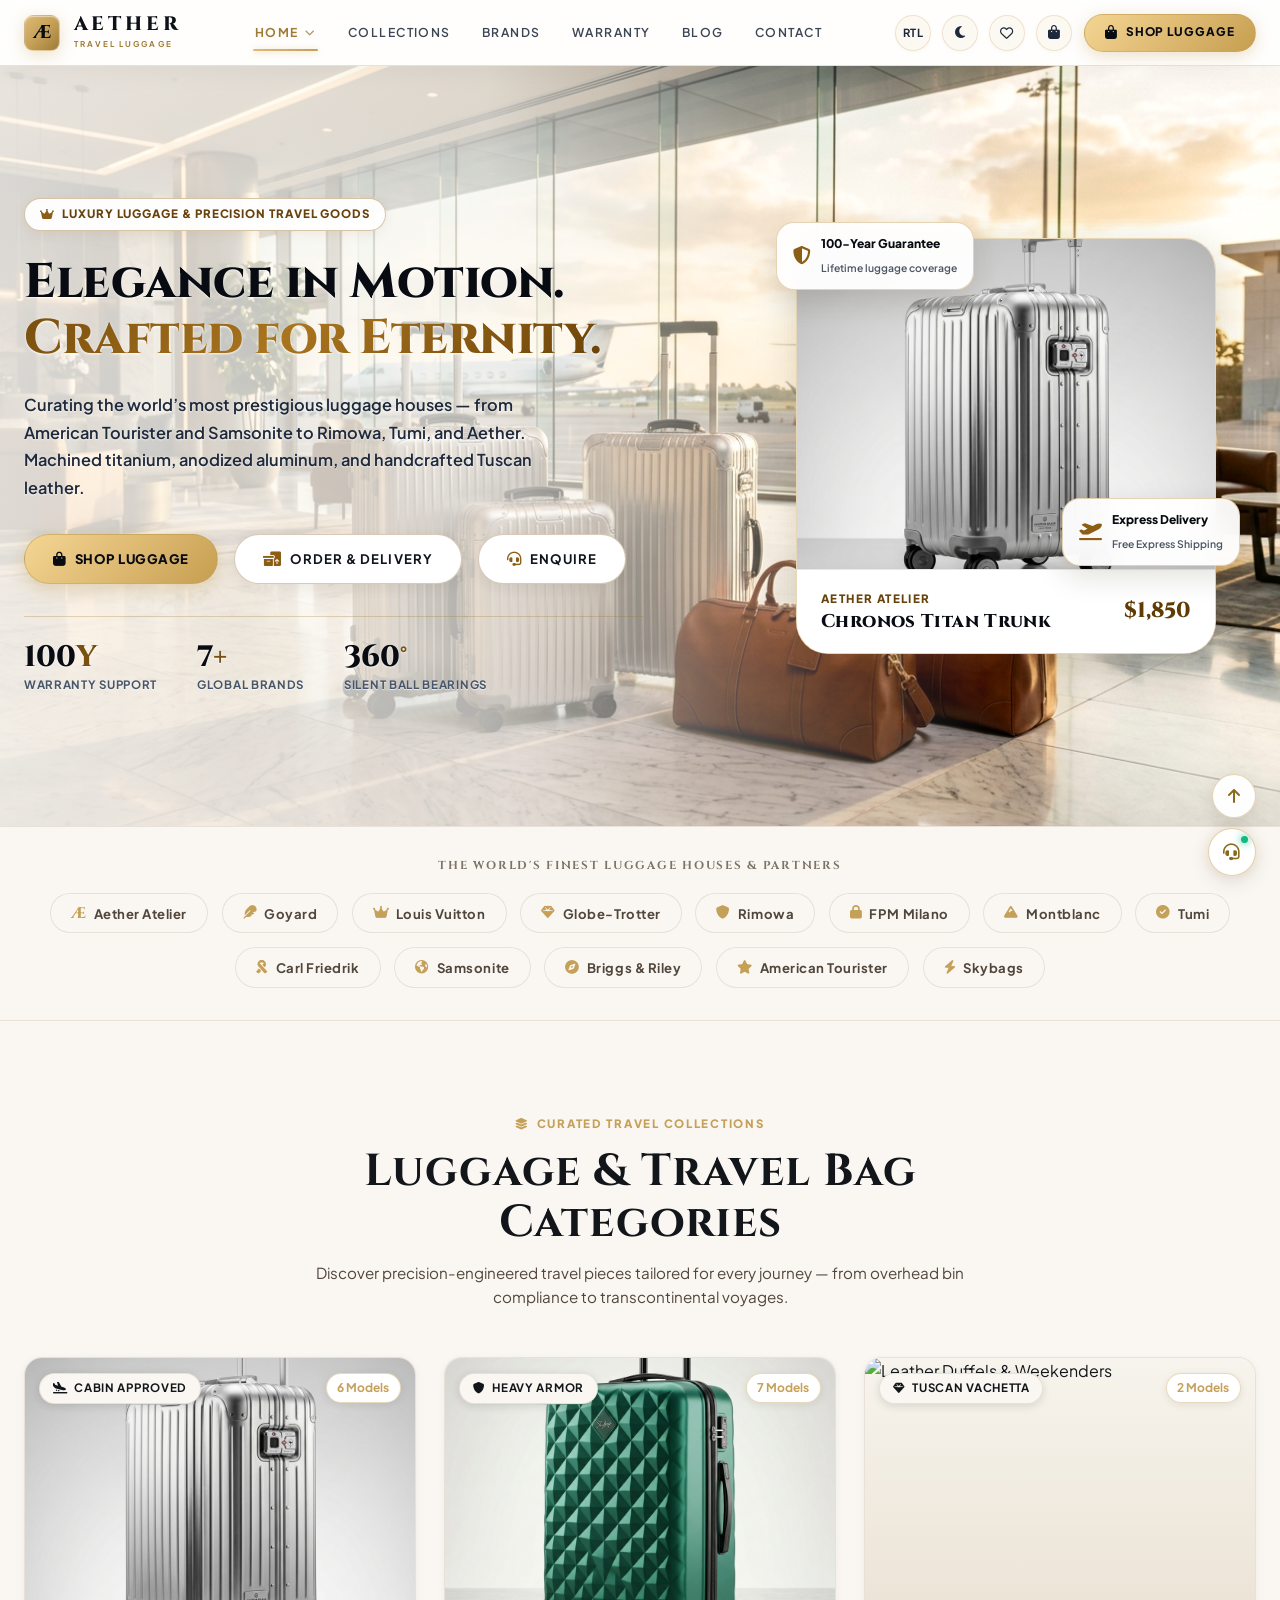
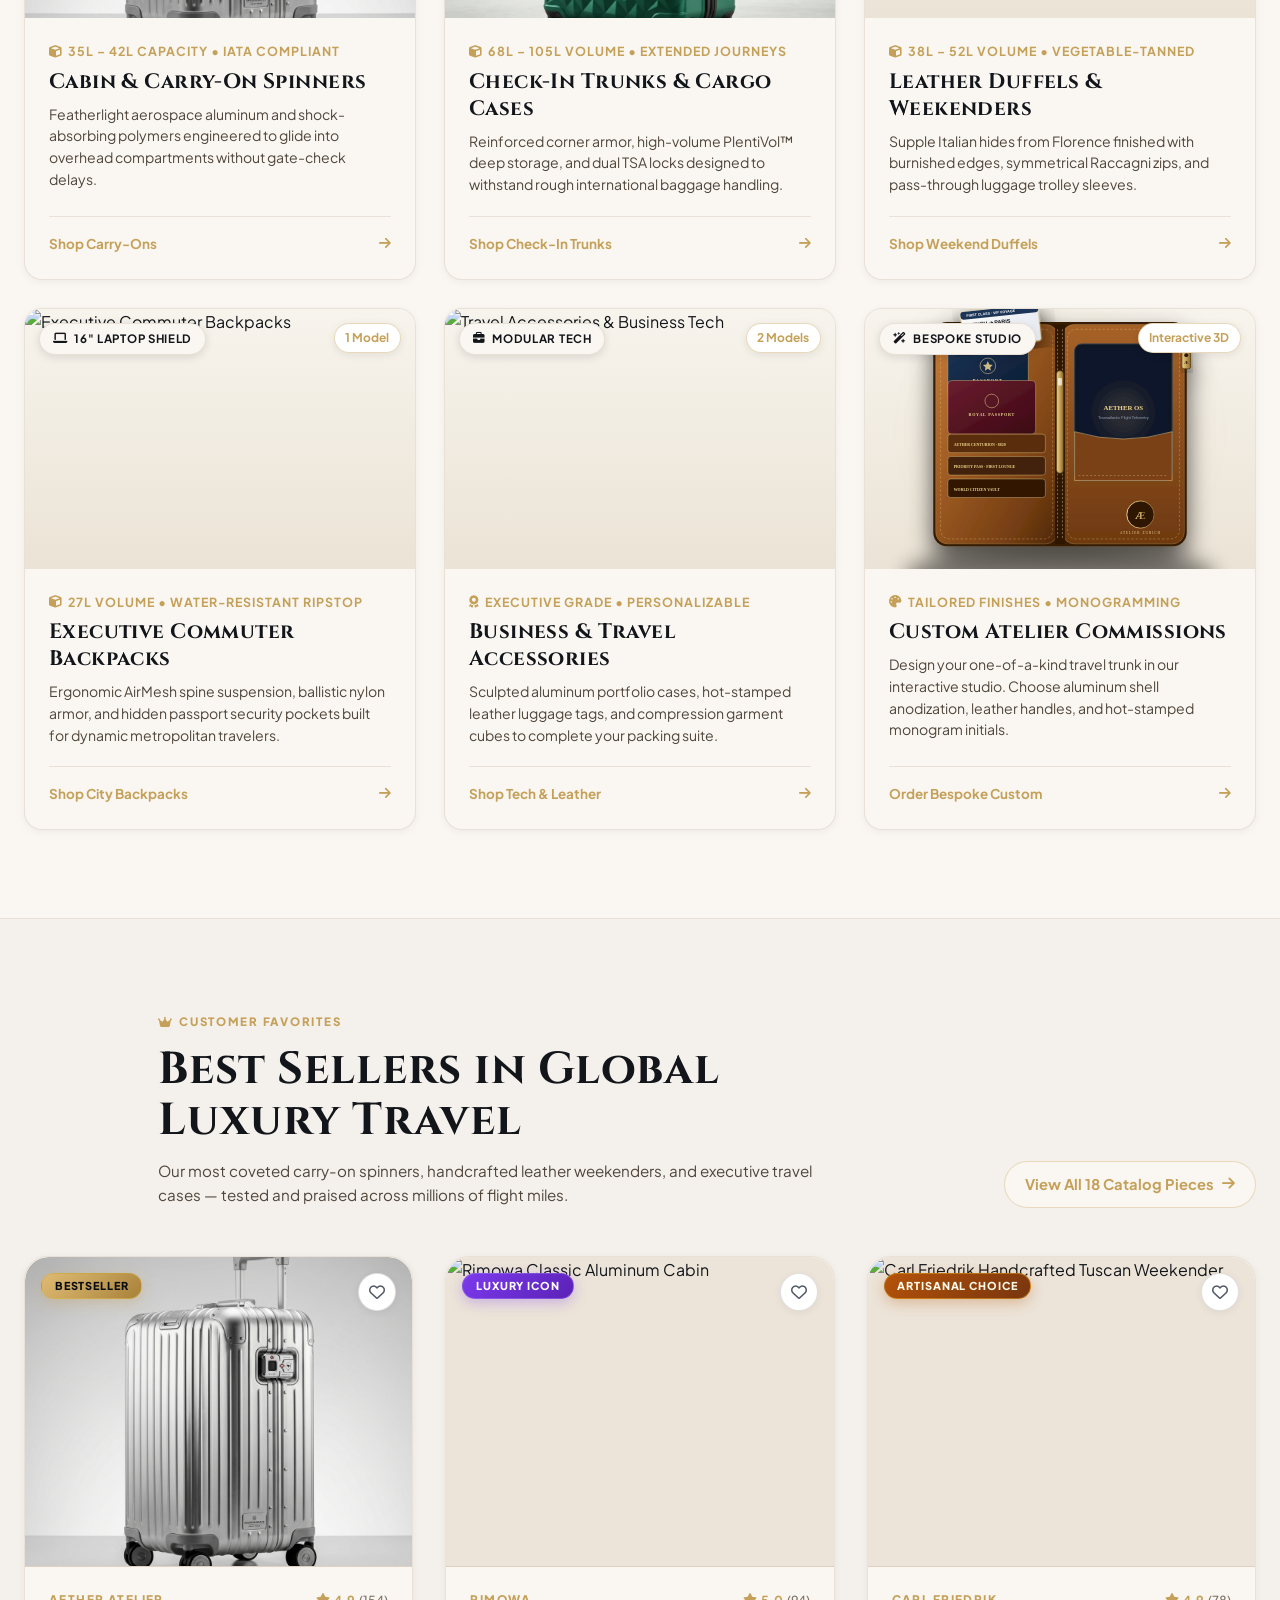
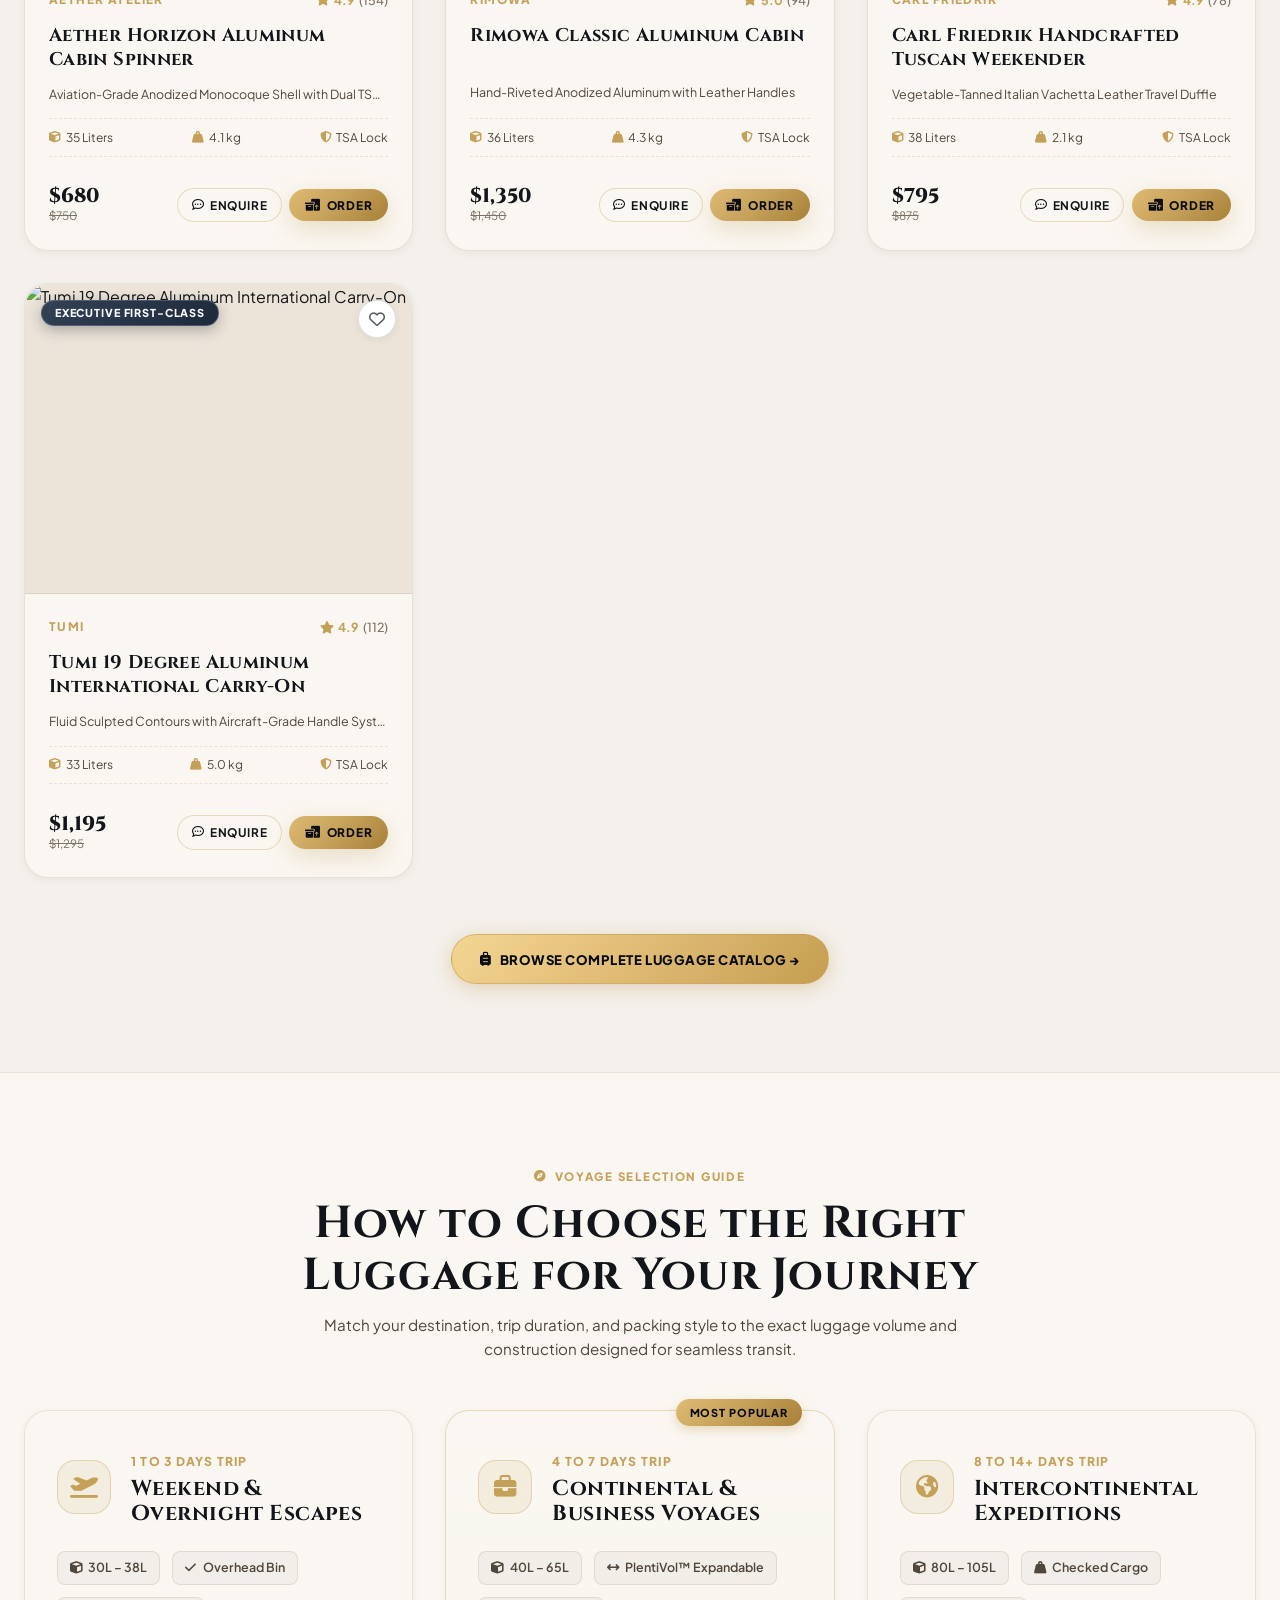
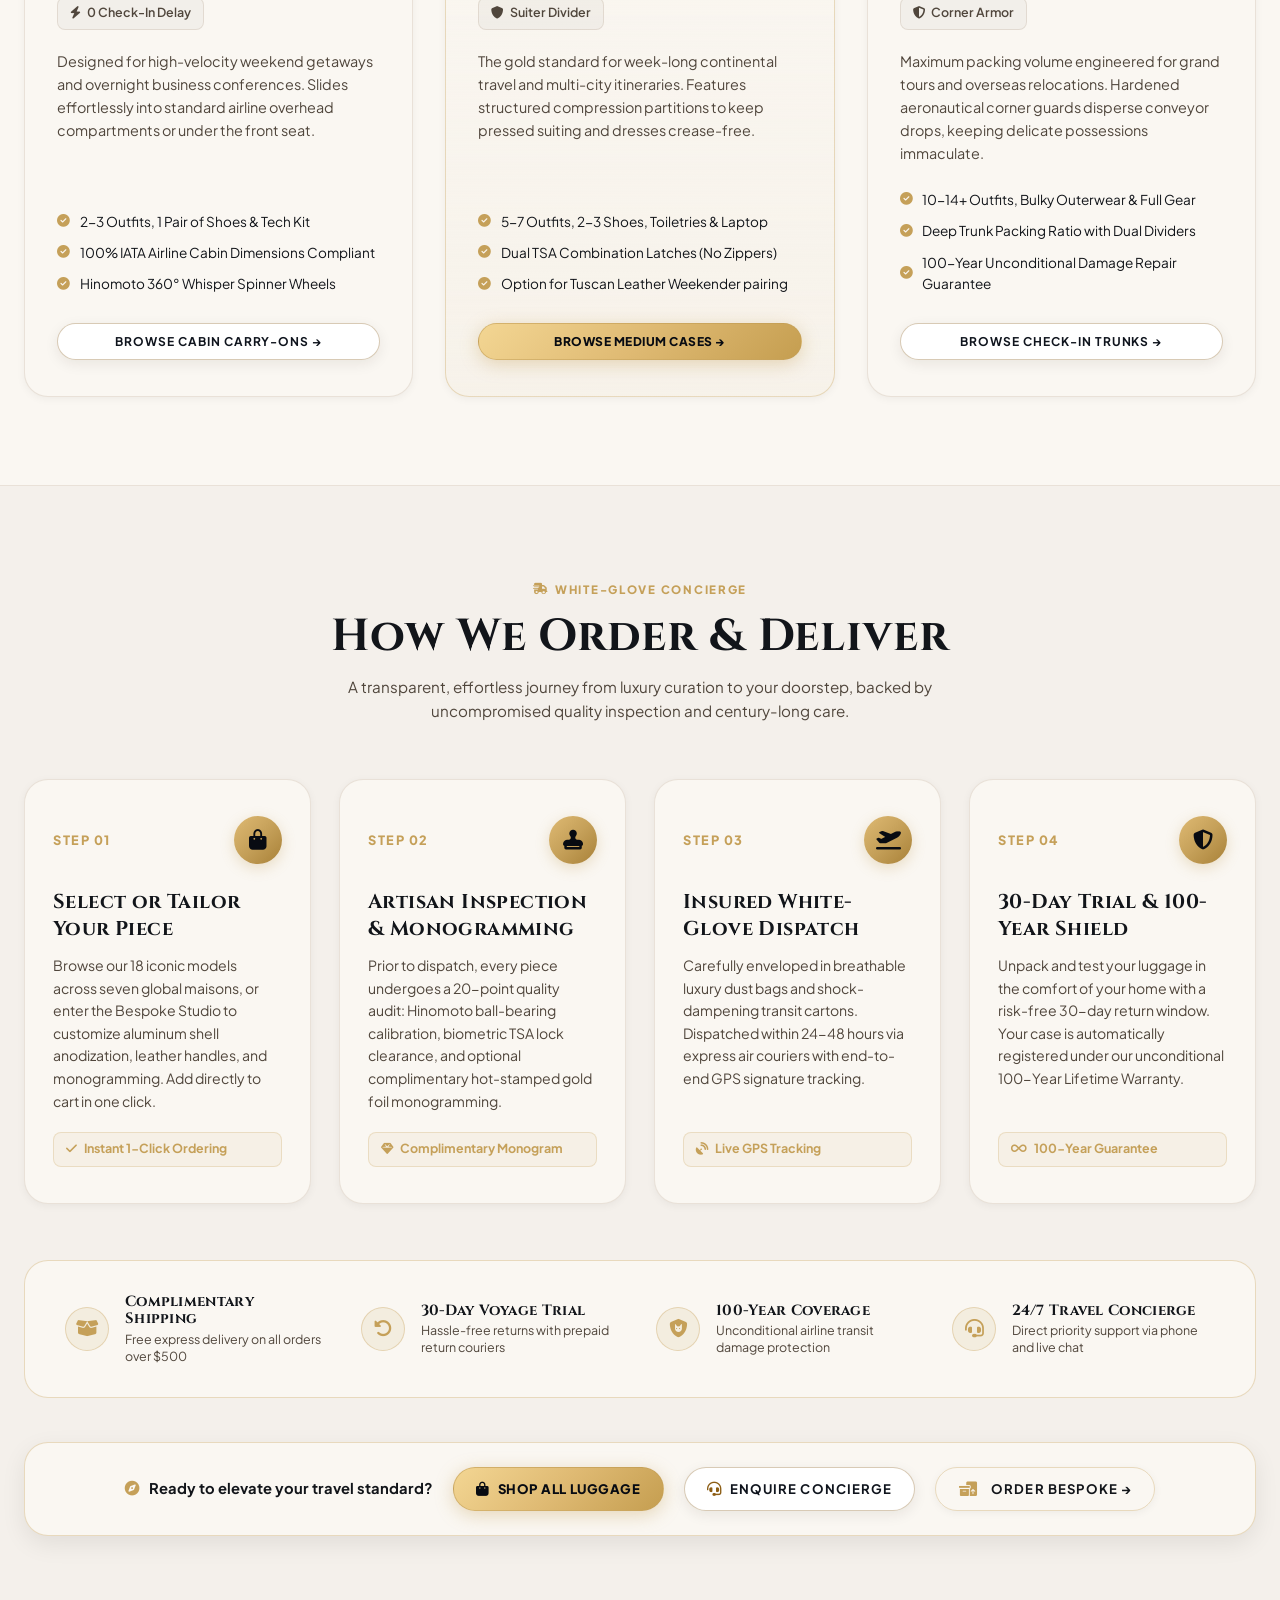
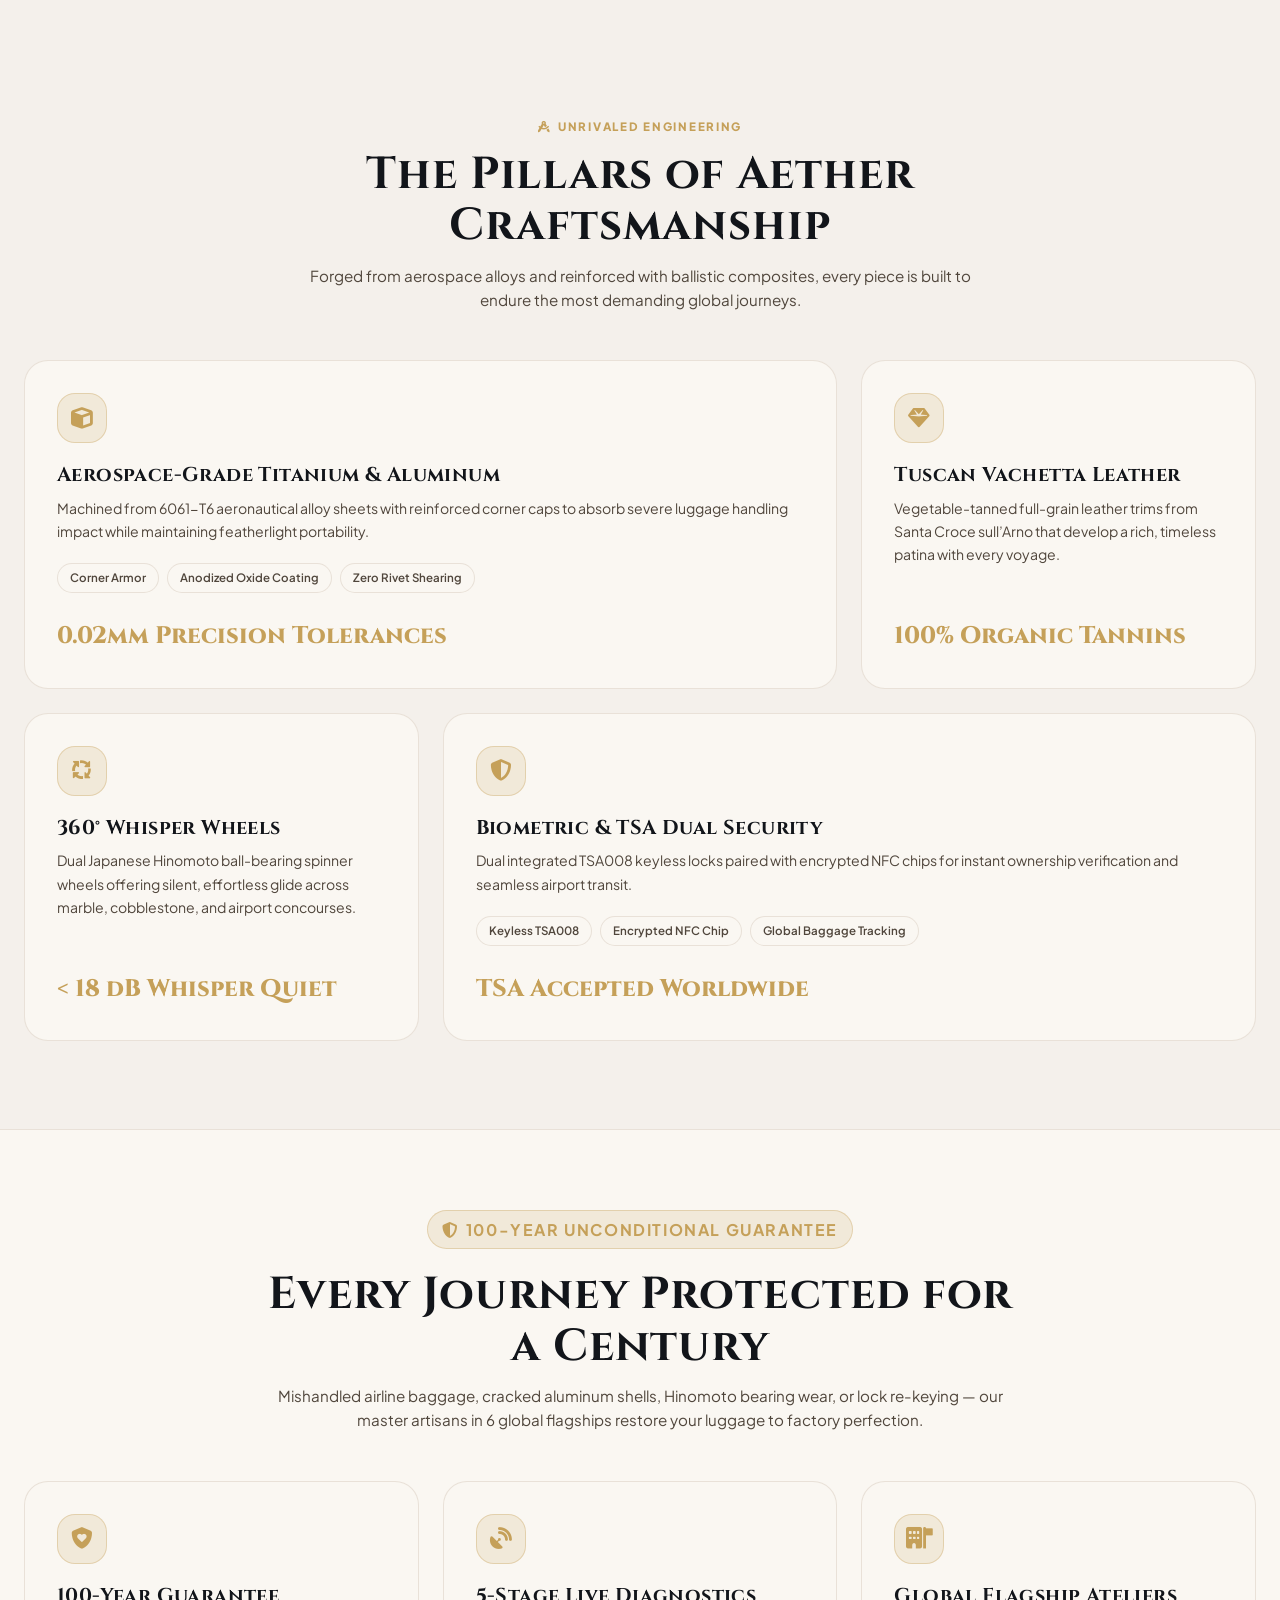
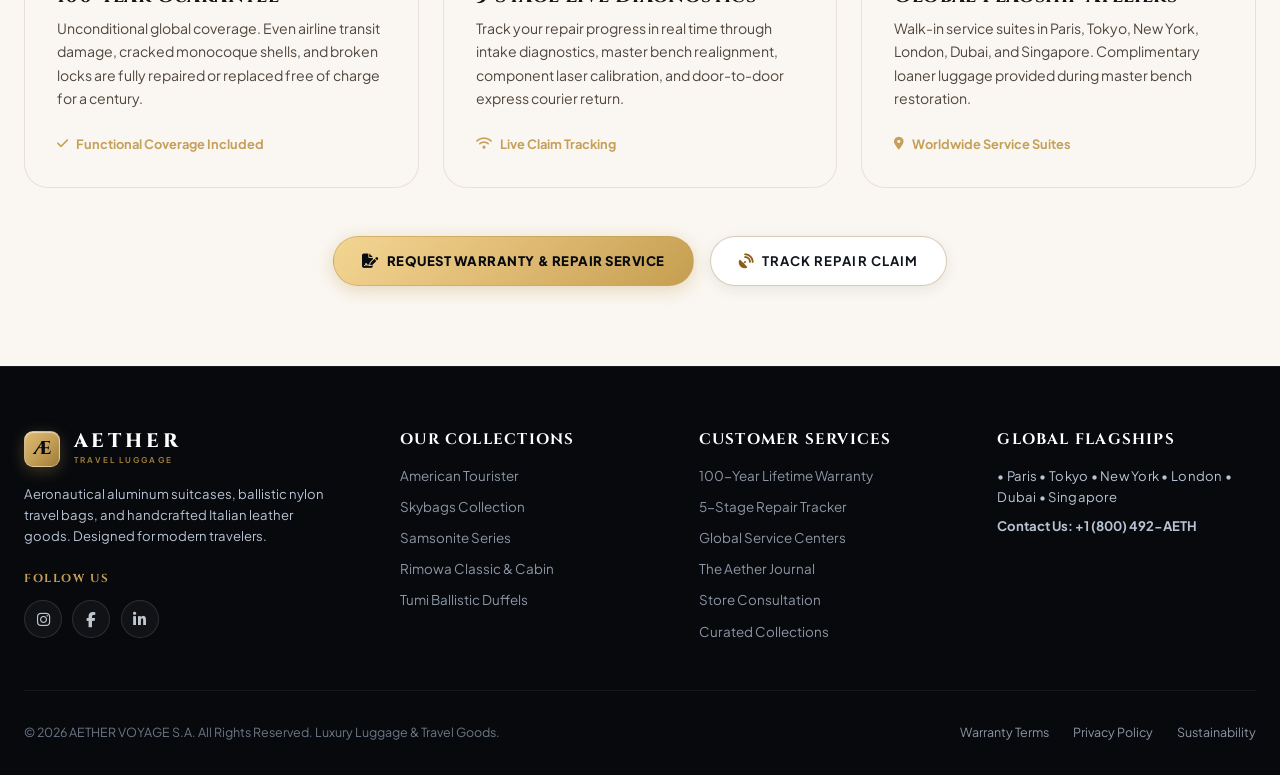
==== index.html @ dfa5249d "Add files via upload" ====
<!DOCTYPE html>
<html lang="en" dir="ltr" data-theme="light">
<head>
    <!-- Instant Theme & Layout Initializer (Prevents Flash of Dark/Light Theme on Navigation) -->
    <script>
        (function() {
            try {
                var savedTheme = localStorage.getItem('aether_theme') || 'light';
                var savedDir = localStorage.getItem('aether_dir') || 'ltr';
                document.documentElement.setAttribute('data-theme', savedTheme);
                document.documentElement.setAttribute('dir', savedDir);
                document.documentElement.setAttribute('lang', savedDir === 'rtl' ? 'ar' : 'en');
            } catch(e) {}
        })();
    </script>

    <meta charset="UTF-8" />
    <meta name="viewport" content="width=device-width, initial-scale=1.0" />
    <meta name="description" content="AETHER VOYAGE — Luxury Luggage & Travel Goods. Featuring American Tourister, Skybags, Samsonite, Rimowa, Tumi, and Aether with lifetime unconditional warranty." />
    <meta name="keywords" content="luxury luggage, suitcases, American Tourister, Skybags, Samsonite, Rimowa, Tumi, leather duffel, carry on, lifetime warranty" />
    <title>AETHER VOYAGE — Luxury Luggage & Travel Goods</title>

    <!-- Favicon & Brand Touch Icons -->
    <link rel="icon" type="image/svg+xml" href="assets/images/favicon.svg" />
    <link rel="icon" type="image/png" sizes="32x32" href="assets/images/favicon-32x32.png" />
    <link rel="icon" type="image/png" sizes="16x16" href="assets/images/favicon-16x16.png" />
    <link rel="apple-touch-icon" sizes="180x180" href="assets/images/apple-touch-icon.png" />
    <link rel="shortcut icon" href="favicon.ico" />
    <link rel="manifest" href="site.webmanifest" />
    <meta name="theme-color" content="#dfba73" />

    <!-- Google Fonts -->
    <link rel="preconnect" href="https://fonts.googleapis.com">
    <link rel="preconnect" href="https://fonts.gstatic.com" crossorigin>
    <link href="https://fonts.googleapis.com/css2?family=Cinzel:wght@500;600;700;800;900&family=Playfair+Display:ital,wght@0,500;0,600;0,700;0,800;1,600&family=Plus+Jakarta+Sans:wght@300;400;500;600;700;800&display=swap" rel="stylesheet">

    <!-- FontAwesome 6 Icons CDN -->
    <link rel="stylesheet" href="https://cdnjs.cloudflare.com/ajax/libs/font-awesome/6.5.1/css/all.min.css" />

    <!-- Master Stylesheet -->
    <link rel="stylesheet" href="css/style.css" />
</head>
<body>

    <!-- =========================================================================
         1. Site Header & Navigation Bar
         ========================================================================= -->
    <header class="site-header" id="siteHeader">
        <div class="container header-container">
            
            <!-- Brand Monogram & Logo -->
            <a href="index.html" class="brand-logo" aria-label="Aether Voyage Home">
                <div class="logo-monogram">Æ</div>
                <div class="logo-text-group">
                    <span class="logo-title">AETHER</span>
                    <span class="logo-subtitle">TRAVEL LUGGAGE</span>
                </div>
            </a>

            <!-- Desktop Navigation Menu -->
            <nav class="nav-menu" aria-label="Primary Navigation">
                <div class="nav-item-dropdown">
                    <a href="index.html" class="nav-link dropdown-toggle active">
                        <span>Home</span>
                        <i class="fa-solid fa-chevron-down nav-dropdown-arrow"></i>
                    </a>
                    <div class="nav-dropdown-menu">
                        <a href="index.html" class="nav-dropdown-item active">
                            <div class="dropdown-item-icon">
                                <i class="fa-solid fa-landmark"></i>
                            </div>
                            <div class="dropdown-item-content">
                                <div class="dropdown-item-title">Home 1: Flagship Showcase</div>
                                <div class="dropdown-item-desc">Classic brand collections & travel luggage</div>
                            </div>
                        </a>
                        <a href="home2.html" class="nav-dropdown-item">
                            <div class="dropdown-item-icon">
                                <i class="fa-solid fa-wand-magic-sparkles"></i>
                            </div>
                            <div class="dropdown-item-content">
                                <div class="dropdown-item-title">Home 2: Bespoke Studio</div>
                                <div class="dropdown-item-desc">Customize bag designs, colors & monograms</div>
                            </div>
                            <span class="dropdown-item-badge">New</span>
                        </a>
                    </div>
                </div>
                <a href="collections.html" class="nav-link">Collections</a>
                <a href="brands.html" class="nav-link">Brands</a>
                <a href="warranty.html" class="nav-link" title="100-Year Warranty & Repair">Warranty</a>
                <a href="blog.html" class="nav-link">Blog</a>
                <a href="contact.html" class="nav-link" title="Contact Concierge">Contact</a>
            </nav>

            <!-- Concise Action Utilities -->
            <div class="header-actions">
                

                <!-- LTR / RTL Direction Toggle -->
                <button id="dirToggle" class="compact-tool-btn" title="Toggle Layout Direction (LTR/RTL)" aria-label="Toggle Direction">
                    <span>RTL</span>
                </button>

                <!-- Light / Dark Theme Toggle -->
                <button id="themeToggle" class="compact-tool-btn" title="Toggle Dark / Light Theme" aria-label="Toggle Theme">
                    <i class="fa-solid fa-sun"></i>
                </button>

                <!-- Private Wishlist Button -->
                <button id="wishlistBtn" class="compact-tool-btn wishlist-open-btn" title="Open Wishlist" aria-label="Open Wishlist">
                    <i class="fa-regular fa-heart"></i>
                    <span class="action-badge wishlist-count-badge" style="display: none;">0</span>
                </button>

                <!-- Luggage Cart Button (Opens slide drawer from Right-to-Left) -->
                <button id="cartBtn" class="compact-tool-btn cart-open-btn" title="Open Luggage Cart" aria-label="Open Luggage Cart">
                    <i class="fa-solid fa-bag-shopping"></i>
                    <span class="action-badge cart-count-badge" style="display: none;">0</span>
                </button>

                <!-- Primary Header Action CTA -->
                <a href="collections.html" class="header-cta-btn" id="headerCtaBtn" title="Shop Curated Luxury Luggage">
                    <i class="fa-solid fa-bag-shopping"></i>
                    <span>Shop Luggage</span>
                </a>

                <!-- Mobile Menu Hamburger -->
                <button id="mobileMenuToggle" class="hamburger-btn" aria-label="Open Mobile Menu">
                    <i class="fa-solid fa-bars"></i>
                </button>
            </div>

        </div>
    </header>

    <!-- Mobile Off-Canvas Drawer -->
    <div class="mobile-nav-drawer" id="mobileMenu">
        <div class="mobile-nav-header">
            <a href="index.html" class="brand-logo" aria-label="Aether Voyage Home">
                <div class="logo-monogram">Æ</div>
                <span class="logo-title">AETHER</span>
            </a>
            <button class="drawer-close-btn" id="mobileMenuClose" aria-label="Close Menu">
                <i class="fa-solid fa-xmark"></i>
            </button>
        </div>

        <div class="mobile-nav-links">
            <div class="mobile-nav-dropdown-section">
                <a href="index.html" class="mobile-nav-link active">
                    <i class="fa-solid fa-house"></i> Home
                </a>
                <div class="mobile-nav-subgroup">
                    <a href="index.html" class="mobile-nav-sublink active">
                        <span>Home 1: Flagship Showcase</span>
                        <i class="fa-solid fa-landmark"></i>
                    </a>
                    <a href="home2.html" class="mobile-nav-sublink">
                        <span>Home 2: Bespoke Studio</span>
                        <i class="fa-solid fa-wand-magic-sparkles"></i>
                    </a>
                </div>
            </div>
            <a href="collections.html" class="mobile-nav-link">
                <i class="fa-solid fa-suitcase-rolling"></i> Collections
            </a>
            <a href="brands.html" class="mobile-nav-link">
                <i class="fa-solid fa-award"></i> Brands
            </a>
            <a href="warranty.html" class="mobile-nav-link">
                <i class="fa-solid fa-shield-halved"></i> 100-Year Warranty
            </a>
            <a href="blog.html" class="mobile-nav-link">
                <i class="fa-solid fa-newspaper"></i> Blog & Journal
            </a>
            <a href="contact.html" class="mobile-nav-link">
                <i class="fa-solid fa-headset"></i> Contact Us
            </a>
            <a href="collections.html" class="mobile-nav-link mobile-nav-cta">
                <i class="fa-solid fa-suitcase-rolling"></i> <span>Shop Luggage</span>
            </a>
            <a href="#wishlist" class="mobile-nav-link wishlist-open-btn">
                <i class="fa-regular fa-heart"></i>
                <span>Private Wishlist</span>
                <span class="action-badge wishlist-count-badge" style="margin-left: auto; display: none;">0</span>
            </a>
        </div>

        <div class="mobile-nav-footer">
            <div class="mobile-tools-grid">
                <button id="themeToggleMobile" class="btn btn-secondary btn-sm" style="flex:1;">
                    <i class="fa-solid fa-sun"></i> Theme
                </button>
                <button id="dirToggleMobile" class="btn btn-secondary btn-sm" style="flex:1;">
                    <span>RTL / LTR</span>
                </button>
            </div>
        </div>
    </div>

    <!-- Backdrop Overlay for Drawers and Modals -->
    <div class="drawer-backdrop" id="drawerBackdrop"></div>

    <!-- =========================================================================
         2. Main Application Content
         ========================================================================= -->
    <main id="mainContent">

        <!-- -------------------------------------------------------------------
             Hero Section
             ------------------------------------------------------------------- -->
        <section class="hero" id="home">
            <div class="hero-realistic-bg hero-bg-home1" aria-hidden="true"></div>
            <div class="hero-realistic-overlay" aria-hidden="true"></div>
            
            <div class="container hero-grid">
                <div class="hero-content">
                    <div class="hero-eyebrow">
                        <i class="fa-solid fa-crown"></i> Luxury Luggage & Precision Travel Goods
                    </div>
                    <h1 class="hero-title">
                        Elegance in Motion.<br>
                        <span class="text-gradient-gold">Crafted for Eternity.</span>
                    </h1>
                    <p class="hero-description">
                        Curating the world’s most prestigious luggage houses — from American Tourister and Samsonite to Rimowa, Tumi, and Aether. Machined titanium, anodized aluminum, and handcrafted Tuscan leather.
                    </p>
                    <div class="hero-actions">
                        <a href="collections.html" class="btn btn-primary">
                            <i class="fa-solid fa-bag-shopping"></i> Shop Luggage
                        </a>
                        <a href="#orderDelivery" class="btn btn-secondary">
                            <i class="fa-solid fa-boxes-packing"></i> Order & Delivery
                        </a>
                        <a href="javascript:void(0)" onclick="if(window.AetherCatalog) window.AetherCatalog.openEnquireModal('prod-aether-horizon')" class="btn btn-secondary hero-enquire-btn" title="Enquire with Concierge">
                            <i class="fa-solid fa-headset"></i> Enquire
                        </a>
                    </div>
                    <div class="hero-stats-row">
                        <div class="hero-stat-item">
                            <span class="hero-stat-num">100<span>Y</span></span>
                            <span class="hero-stat-label">Warranty Support</span>
                        </div>
                        <div class="hero-stat-item">
                            <span class="hero-stat-num">7<span>+</span></span>
                            <span class="hero-stat-label">Global Brands</span>
                        </div>
                        <div class="hero-stat-item">
                            <span class="hero-stat-num">360<span>°</span></span>
                            <span class="hero-stat-label">Silent Ball Bearings</span>
                        </div>
                    </div>
                </div>

                <!-- Hero Visual Showcase -->
                <div class="hero-visual">
                    <div class="hero-card-stack">
                        <div class="hero-floating-badge badge-top">
                            <i class="fa-solid fa-shield-halved"></i>
                            <div class="badge-text">
                                <strong>100-Year Guarantee</strong>
                                <span>Lifetime luggage coverage</span>
                            </div>
                        </div>

                        <div class="hero-main-card">
                            <div class="hero-img-wrapper">
                                <img src="assets/images/aether_horizon_silver.jpg" alt="Aether Chronos Titan Trunk">
                            </div>
                            <div class="hero-card-meta">
                                <div>
                                    <span class="hero-card-brand">Aether Atelier</span>
                                    <h3 class="hero-card-name">Chronos Titan Trunk</h3>
                                </div>
                                <span class="hero-card-price">$1,850</span>
                            </div>
                        </div>

                        <div class="hero-floating-badge badge-bottom">
                            <i class="fa-solid fa-plane-departure"></i>
                            <div class="badge-text">
                                <strong>Express Delivery</strong>
                                <span>Free Express Shipping</span>
                            </div>
                        </div>
                    </div>
                </div>
            </div>
        </section>

        <!-- -------------------------------------------------------------------
             Brand Partners Showcase Bar
             ------------------------------------------------------------------- -->
        <section class="brand-partners">
            <div class="container">
                <h3 class="brand-partners-title">The World's Finest Luggage Houses & Partners</h3>
                <div class="brand-logos-row">
                    <a href="brands.html" class="brand-logo-pill">
                        <span class="brand-monogram">Æ</span> Aether Atelier
                    </a>
                    <a href="collections.html?brand=Goyard" class="brand-logo-pill">
                        <i class="fa-solid fa-feather"></i> Goyard
                    </a>
                    <a href="collections.html?brand=Louis+Vuitton" class="brand-logo-pill">
                        <i class="fa-solid fa-crown"></i> Louis Vuitton
                    </a>
                    <a href="collections.html?brand=Globe-Trotter" class="brand-logo-pill">
                        <i class="fa-solid fa-gem"></i> Globe-Trotter
                    </a>
                    <a href="collections.html?brand=Rimowa" class="brand-logo-pill">
                        <i class="fa-solid fa-shield"></i> Rimowa
                    </a>
                    <a href="collections.html?brand=FPM+Milano" class="brand-logo-pill">
                        <i class="fa-solid fa-lock"></i> FPM Milano
                    </a>
                    <a href="collections.html?brand=Montblanc" class="brand-logo-pill">
                        <i class="fa-solid fa-mountain"></i> Montblanc
                    </a>
                    <a href="collections.html?brand=Tumi" class="brand-logo-pill">
                        <i class="fa-solid fa-circle-check"></i> Tumi
                    </a>
                    <a href="collections.html?brand=Carl+Friedrik" class="brand-logo-pill">
                        <i class="fa-solid fa-ribbon"></i> Carl Friedrik
                    </a>
                    <a href="collections.html?brand=Samsonite" class="brand-logo-pill">
                        <i class="fa-solid fa-earth-americas"></i> Samsonite
                    </a>
                    <a href="collections.html?brand=Briggs+%26+Riley" class="brand-logo-pill">
                        <i class="fa-solid fa-compass"></i> Briggs & Riley
                    </a>
                    <a href="collections.html?brand=American+Tourister" class="brand-logo-pill">
                        <i class="fa-solid fa-star"></i> American Tourister
                    </a>
                    <a href="collections.html?brand=Skybags" class="brand-logo-pill">
                        <i class="fa-solid fa-bolt"></i> Skybags
                    </a>
                </div>
            </div>
        </section>

        <!-- -------------------------------------------------------------------
             Luggage & Travel Bag Categories Showcase
             ------------------------------------------------------------------- -->
        <section class="categories-section" id="categories">
            <div class="container">
                <div class="section-header">
                    <span class="section-eyebrow"><i class="fa-solid fa-layer-group"></i> Curated Travel Collections</span>
                    <h2 class="section-title">Luggage & Travel Bag Categories</h2>
                    <p class="section-subtitle">Discover precision-engineered travel pieces tailored for every journey — from overhead bin compliance to transcontinental voyages.</p>
                </div>

                <div class="categories-grid">
                    <!-- Category 1: Carry-On & Cabin Suitcases -->
                    <a href="collections.html?category=suitcases" class="category-card" title="Explore Carry-On & Cabin Suitcases">
                        <div class="category-card-media">
                            <span class="category-card-badge"><i class="fa-solid fa-plane-arrival"></i> Cabin Approved</span>
                            <span class="category-card-count">6 Models</span>
                            <img src="assets/images/aether_horizon_silver.jpg" alt="Carry-On & Cabin Suitcases" class="category-card-img" loading="lazy">
                        </div>
                        <div class="category-card-body">
                            <div class="category-card-meta">
                                <i class="fa-solid fa-cube"></i> 35L – 42L Capacity • IATA Compliant
                            </div>
                            <h3 class="category-card-title">Cabin & Carry-On Spinners</h3>
                            <p class="category-card-desc">Featherlight aerospace aluminum and shock-absorbing polymers engineered to glide into overhead compartments without gate-check delays.</p>
                            <div class="category-card-footer">
                                <span>Shop Carry-Ons</span>
                                <i class="fa-solid fa-arrow-right"></i>
                            </div>
                        </div>
                    </a>

                    <!-- Category 2: Check-In Trunks & Cargo Luggage -->
                    <a href="collections.html?category=suitcases" class="category-card" title="Shop Check-In Trunks & Cargo Luggage">
                        <div class="category-card-media">
                            <span class="category-card-badge"><i class="fa-solid fa-shield"></i> Heavy Armor</span>
                            <span class="category-card-count">7 Models</span>
                            <img src="assets/images/skybags_rubik_emerald.jpg" alt="Check-In Trunks & Cargo Luggage" class="category-card-img" loading="lazy">
                        </div>
                        <div class="category-card-body">
                            <div class="category-card-meta">
                                <i class="fa-solid fa-cube"></i> 68L – 105L Volume • Extended Journeys
                            </div>
                            <h3 class="category-card-title">Check-In Trunks & Cargo Cases</h3>
                            <p class="category-card-desc">Reinforced corner armor, high-volume PlentiVol™ deep storage, and dual TSA locks designed to withstand rough international baggage handling.</p>
                            <div class="category-card-footer">
                                <span>Shop Check-In Trunks</span>
                                <i class="fa-solid fa-arrow-right"></i>
                            </div>
                        </div>
                    </a>

                    <!-- Category 3: Handcrafted Leather Duffels & Weekenders -->
                    <a href="collections.html?category=duffles" class="category-card" title="Shop Handcrafted Leather Duffels & Weekenders">
                        <div class="category-card-media">
                            <span class="category-card-badge"><i class="fa-solid fa-gem"></i> Tuscan Vachetta</span>
                            <span class="category-card-count">2 Models</span>
                            <img src="https://images.unsplash.com/photo-1553062407-98eeb64c6a62?auto=format&fit=crop&w=800&q=80" alt="Leather Duffels & Weekenders" class="category-card-img" loading="lazy">
                        </div>
                        <div class="category-card-body">
                            <div class="category-card-meta">
                                <i class="fa-solid fa-cube"></i> 38L – 52L Volume • Vegetable-Tanned
                            </div>
                            <h3 class="category-card-title">Leather Duffels & Weekenders</h3>
                            <p class="category-card-desc">Supple Italian hides from Florence finished with burnished edges, symmetrical Raccagni zips, and pass-through luggage trolley sleeves.</p>
                            <div class="category-card-footer">
                                <span>Shop Weekend Duffels</span>
                                <i class="fa-solid fa-arrow-right"></i>
                            </div>
                        </div>
                    </a>

                    <!-- Category 4: Executive Commuter Backpacks -->
                    <a href="collections.html?category=backpacks" class="category-card" title="Shop Executive Commuter Backpacks">
                        <div class="category-card-media">
                            <span class="category-card-badge"><i class="fa-solid fa-laptop"></i> 16" Laptop Shield</span>
                            <span class="category-card-count">1 Model</span>
                            <img src="https://images.unsplash.com/photo-1546938576-6e6a64f317cc?auto=format&fit=crop&w=800&q=80" alt="Executive Commuter Backpacks" class="category-card-img" loading="lazy">
                        </div>
                        <div class="category-card-body">
                            <div class="category-card-meta">
                                <i class="fa-solid fa-cube"></i> 27L Volume • Water-Resistant Ripstop
                            </div>
                            <h3 class="category-card-title">Executive Commuter Backpacks</h3>
                            <p class="category-card-desc">Ergonomic AirMesh spine suspension, ballistic nylon armor, and hidden passport security pockets built for dynamic metropolitan travelers.</p>
                            <div class="category-card-footer">
                                <span>Shop City Backpacks</span>
                                <i class="fa-solid fa-arrow-right"></i>
                            </div>
                        </div>
                    </a>

                    <!-- Category 5: Business & Travel Accessories -->
                    <a href="collections.html?category=accessories" class="category-card" title="Shop Business & Travel Accessories">
                        <div class="category-card-media">
                            <span class="category-card-badge"><i class="fa-solid fa-briefcase"></i> Modular Tech</span>
                            <span class="category-card-count">2 Models</span>
                            <img src="https://images.unsplash.com/photo-1622560480605-d83c853bc5c3?auto=format&fit=crop&w=800&q=80" alt="Travel Accessories & Business Tech" class="category-card-img" loading="lazy">
                        </div>
                        <div class="category-card-body">
                            <div class="category-card-meta">
                                <i class="fa-solid fa-award"></i> Executive Grade • Personalizable
                            </div>
                            <h3 class="category-card-title">Business & Travel Accessories</h3>
                            <p class="category-card-desc">Sculpted aluminum portfolio cases, hot-stamped leather luggage tags, and compression garment cubes to complete your packing suite.</p>
                            <div class="category-card-footer">
                                <span>Shop Tech & Leather</span>
                                <i class="fa-solid fa-arrow-right"></i>
                            </div>
                        </div>
                    </a>

                    <!-- Category 6: Bespoke Studio Commissions -->
                    <a href="home2.html" class="category-card" title="Open Bespoke Studio Customizer">
                        <div class="category-card-media">
                            <span class="category-card-badge"><i class="fa-solid fa-wand-magic-sparkles"></i> Bespoke Studio</span>
                            <span class="category-card-count">Interactive 3D</span>
                            <img src="assets/images/aether_portfolio_leather.svg" alt="Bespoke Studio Commissions" class="category-card-img" loading="lazy">
                        </div>
                        <div class="category-card-body">
                            <div class="category-card-meta">
                                <i class="fa-solid fa-palette"></i> Tailored Finishes • Monogramming
                            </div>
                            <h3 class="category-card-title">Custom Atelier Commissions</h3>
                            <p class="category-card-desc">Design your one-of-a-kind travel trunk in our interactive studio. Choose aluminum shell anodization, leather handles, and hot-stamped monogram initials.</p>
                            <div class="category-card-footer">
                                <span>Order Bespoke Custom</span>
                                <i class="fa-solid fa-arrow-right"></i>
                            </div>
                        </div>
                    </a>
                </div>
            </div>
        </section>

        <!-- -------------------------------------------------------------------
             Best Sellers Spotlight Section
             ------------------------------------------------------------------- -->
        <section class="bestsellers-section" id="bestsellers">
            <div class="container">
                <div class="bestsellers-header-row">
                    <div class="section-header">
                        <span class="section-eyebrow"><i class="fa-solid fa-crown"></i> Customer Favorites</span>
                        <h2 class="section-title">Best Sellers in Global Luxury Travel</h2>
                        <p class="section-subtitle">Our most coveted carry-on spinners, handcrafted leather weekenders, and executive travel cases — tested and praised across millions of flight miles.</p>
                    </div>
                    <a href="collections.html" class="bestsellers-view-all">
                        <span>View All 18 Catalog Pieces</span>
                        <i class="fa-solid fa-arrow-right"></i>
                    </a>
                </div>

                <!-- Best Sellers Grid Rendered Directly by catalog.js -->
                <div class="products-grid" id="bestSellersGrid"></div>

                <div style="text-align: center; margin-top: 3.5rem;">
                    <a href="collections.html" class="btn btn-primary" style="max-width: 100%; white-space: normal; text-align: center;">
                        <i class="fa-solid fa-suitcase-rolling"></i> Browse Complete Luggage Catalog &rarr;
                    </a>
                </div>
            </div>
        </section>

        <!-- -------------------------------------------------------------------
             Voyage & Size Selection Guide ("How to Choose Your Luggage")
             ------------------------------------------------------------------- -->
        <section class="voyage-guide-section" id="voyageGuide">
            <div class="container">
                <div class="section-header">
                    <span class="section-eyebrow"><i class="fa-solid fa-compass"></i> Voyage Selection Guide</span>
                    <h2 class="section-title">How to Choose the Right Luggage for Your Journey</h2>
                    <p class="section-subtitle">Match your destination, trip duration, and packing style to the exact luggage volume and construction designed for seamless transit.</p>
                </div>

                <div class="voyage-guide-grid">
                    <!-- Guide 1: Weekend & Quick Escapes -->
                    <div class="voyage-guide-card">
                        <div class="voyage-guide-header">
                            <div class="voyage-guide-icon">
                                <i class="fa-solid fa-plane-departure"></i>
                            </div>
                            <div>
                                <span class="voyage-duration-tag">1 to 3 Days Trip</span>
                                <h3 class="voyage-guide-title">Weekend & Overnight Escapes</h3>
                            </div>
                        </div>

                        <div class="voyage-guide-specs">
                            <span class="voyage-spec-pill"><i class="fa-solid fa-cube"></i> 30L – 38L</span>
                            <span class="voyage-spec-pill"><i class="fa-solid fa-check"></i> Overhead Bin</span>
                            <span class="voyage-spec-pill"><i class="fa-solid fa-bolt"></i> 0 Check-In Delay</span>
                        </div>

                        <p class="voyage-guide-desc">
                            Designed for high-velocity weekend getaways and overnight business conferences. Slides effortlessly into standard airline overhead compartments or under the front seat.
                        </p>

                        <ul class="voyage-checklist">
                            <li><i class="fa-solid fa-circle-check"></i> 2-3 Outfits, 1 Pair of Shoes & Tech Kit</li>
                            <li><i class="fa-solid fa-circle-check"></i> 100% IATA Airline Cabin Dimensions Compliant</li>
                            <li><i class="fa-solid fa-circle-check"></i> Hinomoto 360° Whisper Spinner Wheels</li>
                        </ul>

                        <div class="voyage-guide-cta">
                            <a href="collections.html?category=suitcases" class="btn btn-secondary btn-sm" style="width: 100%;">
                                Browse Cabin Carry-Ons &rarr;
                            </a>
                        </div>
                    </div>

                    <!-- Guide 2: Continental & Business Voyages -->
                    <div class="voyage-guide-card featured-guide">
                        <span class="voyage-badge-ribbon">Most Popular</span>
                        <div class="voyage-guide-header">
                            <div class="voyage-guide-icon">
                                <i class="fa-solid fa-briefcase"></i>
                            </div>
                            <div>
                                <span class="voyage-duration-tag">4 to 7 Days Trip</span>
                                <h3 class="voyage-guide-title">Continental & Business Voyages</h3>
                            </div>
                        </div>

                        <div class="voyage-guide-specs">
                            <span class="voyage-spec-pill"><i class="fa-solid fa-cube"></i> 40L – 65L</span>
                            <span class="voyage-spec-pill"><i class="fa-solid fa-arrows-left-right"></i> PlentiVol™ Expandable</span>
                            <span class="voyage-spec-pill"><i class="fa-solid fa-shield"></i> Suiter Divider</span>
                        </div>

                        <p class="voyage-guide-desc">
                            The gold standard for week-long continental travel and multi-city itineraries. Features structured compression partitions to keep pressed suiting and dresses crease-free.
                        </p>

                        <ul class="voyage-checklist">
                            <li><i class="fa-solid fa-circle-check"></i> 5-7 Outfits, 2-3 Shoes, Toiletries & Laptop</li>
                            <li><i class="fa-solid fa-circle-check"></i> Dual TSA Combination Latches (No Zippers)</li>
                            <li><i class="fa-solid fa-circle-check"></i> Option for Tuscan Leather Weekender pairing</li>
                        </ul>

                        <div class="voyage-guide-cta">
                            <a href="collections.html?category=suitcases" class="btn btn-primary btn-sm" style="width: 100%;">
                                Browse Medium Cases &rarr;
                            </a>
                        </div>
                    </div>

                    <!-- Guide 3: Intercontinental Global Expeditions -->
                    <div class="voyage-guide-card">
                        <div class="voyage-guide-header">
                            <div class="voyage-guide-icon">
                                <i class="fa-solid fa-earth-americas"></i>
                            </div>
                            <div>
                                <span class="voyage-duration-tag">8 to 14+ Days Trip</span>
                                <h3 class="voyage-guide-title">Intercontinental Expeditions</h3>
                            </div>
                        </div>

                        <div class="voyage-guide-specs">
                            <span class="voyage-spec-pill"><i class="fa-solid fa-cube"></i> 80L – 105L</span>
                            <span class="voyage-spec-pill"><i class="fa-solid fa-weight-hanging"></i> Checked Cargo</span>
                            <span class="voyage-spec-pill"><i class="fa-solid fa-shield-halved"></i> Corner Armor</span>
                        </div>

                        <p class="voyage-guide-desc">
                            Maximum packing volume engineered for grand tours and overseas relocations. Hardened aeronautical corner guards disperse conveyor drops, keeping delicate possessions immaculate.
                        </p>

                        <ul class="voyage-checklist">
                            <li><i class="fa-solid fa-circle-check"></i> 10-14+ Outfits, Bulky Outerwear & Full Gear</li>
                            <li><i class="fa-solid fa-circle-check"></i> Deep Trunk Packing Ratio with Dual Dividers</li>
                            <li><i class="fa-solid fa-circle-check"></i> 100-Year Unconditional Damage Repair Guarantee</li>
                        </ul>

                        <div class="voyage-guide-cta">
                            <a href="collections.html?category=suitcases" class="btn btn-secondary btn-sm" style="width: 100%;">
                                Browse Check-In Trunks &rarr;
                            </a>
                        </div>
                    </div>
                </div>
            </div>
        </section>

        <!-- -------------------------------------------------------------------
             How We Order & Deliver Section (White-Glove Process & Trust)
             ------------------------------------------------------------------- -->
        <section class="order-delivery-section" id="orderDelivery">
            <div class="container">
                <div class="section-header">
                    <span class="section-eyebrow"><i class="fa-solid fa-truck-fast"></i> White-Glove Concierge</span>
                    <h2 class="section-title">How We Order & Deliver</h2>
                    <p class="section-subtitle">A transparent, effortless journey from luxury curation to your doorstep, backed by uncompromised quality inspection and century-long care.</p>
                </div>

                <!-- 4 Process Steps -->
                <div class="process-steps-grid">
                    <!-- Step 1 -->
                    <div class="process-step-card">
                        <div class="process-step-badge-row">
                            <span class="process-step-number">Step 01</span>
                            <div class="process-step-icon">
                                <i class="fa-solid fa-bag-shopping"></i>
                            </div>
                        </div>
                        <h3 class="process-step-title">Select or Tailor Your Piece</h3>
                        <p class="process-step-desc">
                            Browse our 18 iconic models across seven global maisons, or enter the Bespoke Studio to customize aluminum shell anodization, leather handles, and monogramming. Add directly to cart in one click.
                        </p>
                        <div class="process-step-pill">
                            <i class="fa-solid fa-check"></i> Instant 1-Click Ordering
                        </div>
                    </div>

                    <!-- Step 2 -->
                    <div class="process-step-card">
                        <div class="process-step-badge-row">
                            <span class="process-step-number">Step 02</span>
                            <div class="process-step-icon">
                                <i class="fa-solid fa-stamp"></i>
                            </div>
                        </div>
                        <h3 class="process-step-title">Artisan Inspection & Monogramming</h3>
                        <p class="process-step-desc">
                            Prior to dispatch, every piece undergoes a 20-point quality audit: Hinomoto ball-bearing calibration, biometric TSA lock clearance, and optional complimentary hot-stamped gold foil monogramming.
                        </p>
                        <div class="process-step-pill">
                            <i class="fa-solid fa-gem"></i> Complimentary Monogram
                        </div>
                    </div>

                    <!-- Step 3 -->
                    <div class="process-step-card">
                        <div class="process-step-badge-row">
                            <span class="process-step-number">Step 03</span>
                            <div class="process-step-icon">
                                <i class="fa-solid fa-plane-departure"></i>
                            </div>
                        </div>
                        <h3 class="process-step-title">Insured White-Glove Dispatch</h3>
                        <p class="process-step-desc">
                            Carefully enveloped in breathable luxury dust bags and shock-dampening transit cartons. Dispatched within 24-48 hours via express air couriers with end-to-end GPS signature tracking.
                        </p>
                        <div class="process-step-pill">
                            <i class="fa-solid fa-satellite-dish"></i> Live GPS Tracking
                        </div>
                    </div>

                    <!-- Step 4 -->
                    <div class="process-step-card">
                        <div class="process-step-badge-row">
                            <span class="process-step-number">Step 04</span>
                            <div class="process-step-icon">
                                <i class="fa-solid fa-shield-halved"></i>
                            </div>
                        </div>
                        <h3 class="process-step-title">30-Day Trial & 100-Year Shield</h3>
                        <p class="process-step-desc">
                            Unpack and test your luggage in the comfort of your home with a risk-free 30-day return window. Your case is automatically registered under our unconditional 100-Year Lifetime Warranty.
                        </p>
                        <div class="process-step-pill">
                            <i class="fa-solid fa-infinity"></i> 100-Year Guarantee
                        </div>
                    </div>
                </div>

                <!-- Trust Guarantee Ribbon Banner -->
                <div class="trust-pillars-banner">
                    <div class="trust-pillar-item">
                        <div class="trust-pillar-icon">
                            <i class="fa-solid fa-box-open"></i>
                        </div>
                        <div class="trust-pillar-text">
                            <h4>Complimentary Shipping</h4>
                            <p>Free express delivery on all orders over $500</p>
                        </div>
                    </div>

                    <div class="trust-pillar-item">
                        <div class="trust-pillar-icon">
                            <i class="fa-solid fa-rotate-left"></i>
                        </div>
                        <div class="trust-pillar-text">
                            <h4>30-Day Voyage Trial</h4>
                            <p>Hassle-free returns with prepaid return couriers</p>
                        </div>
                    </div>

                    <div class="trust-pillar-item">
                        <div class="trust-pillar-icon">
                            <i class="fa-solid fa-shield-cat"></i>
                        </div>
                        <div class="trust-pillar-text">
                            <h4>100-Year Coverage</h4>
                            <p>Unconditional airline transit damage protection</p>
                        </div>
                    </div>

                    <div class="trust-pillar-item">
                        <div class="trust-pillar-icon">
                            <i class="fa-solid fa-headset"></i>
                        </div>
                        <div class="trust-pillar-text">
                            <h4>24/7 Travel Concierge</h4>
                            <p>Direct priority support via phone and live chat</p>
                        </div>
                    </div>
                </div>

                <!-- Strategic Conversion Action Row -->
                <div class="order-delivery-action-bar" style="margin-top: 2.75rem; display: flex; align-items: center; justify-content: center; gap: 1.25rem; flex-wrap: wrap; padding: 1.5rem; background: var(--bg-card); border: 1px solid var(--border-gold-subtle); border-radius: var(--radius-xl); box-shadow: var(--shadow-md);">
                    <span style="font-size: 0.92rem; font-weight: 700; color: var(--text-primary);"><i class="fa-solid fa-compass" style="color: var(--color-gold); margin-right: 0.4rem;"></i> Ready to elevate your travel standard?</span>
                    <a href="collections.html" class="btn btn-primary" style="padding: 0.65rem 1.4rem;">
                        <i class="fa-solid fa-bag-shopping"></i> Shop All Luggage
                    </a>
                    <a href="javascript:void(0)" onclick="if(window.AetherCatalog) window.AetherCatalog.openEnquireModal('prod-aether-horizon')" class="btn btn-secondary" style="padding: 0.65rem 1.4rem;">
                        <i class="fa-solid fa-headset"></i> Enquire Concierge
                    </a>
                    <a href="home2.html#studio" class="btn btn-ghost" style="border: 1px solid var(--border-gold-subtle); color: var(--text-primary); border-radius: var(--radius-full); padding: 0.65rem 1.4rem; font-weight: 700; text-transform: uppercase; font-size: 0.82rem;">
                        <i class="fa-solid fa-boxes-packing" style="color: var(--color-gold); margin-right: 0.35rem;"></i> Order Bespoke &rarr;
                    </a>
                </div>
            </div>
        </section>

        <!-- -------------------------------------------------------------------
             Craftsmanship & Bento Grid
             ------------------------------------------------------------------- -->
        <section class="craftsmanship-section" id="craftsmanship">
            <div class="container">
                <div class="section-header">
                    <span class="section-eyebrow"><i class="fa-solid fa-compass-drafting"></i> Unrivaled Engineering</span>
                    <h2 class="section-title">The Pillars of Aether Craftsmanship</h2>
                    <p class="section-subtitle">Forged from aerospace alloys and reinforced with ballistic composites, every piece is built to endure the most demanding global journeys.</p>
                </div>

                <div class="bento-grid">
                    <div class="bento-card bento-col-8">
                        <div>
                            <div class="bento-card-icon"><i class="fa-solid fa-cube"></i></div>
                            <h3 class="bento-card-title">Aerospace-Grade Titanium & Aluminum</h3>
                            <p class="bento-card-text">Machined from 6061-T6 aeronautical alloy sheets with reinforced corner caps to absorb severe luggage handling impact while maintaining featherlight portability.</p>
                            <div class="bento-tags">
                                <span class="bento-tag">Corner Armor</span>
                                <span class="bento-tag">Anodized Oxide Coating</span>
                                <span class="bento-tag">Zero Rivet Shearing</span>
                            </div>
                        </div>
                        <div class="bento-card-highlight">0.02mm Precision Tolerances</div>
                    </div>

                    <div class="bento-card bento-col-4">
                        <div>
                            <div class="bento-card-icon"><i class="fa-solid fa-gem"></i></div>
                            <h3 class="bento-card-title">Tuscan Vachetta Leather</h3>
                            <p class="bento-card-text">Vegetable-tanned full-grain leather trims from Santa Croce sull’Arno that develop a rich, timeless patina with every voyage.</p>
                        </div>
                        <div class="bento-card-highlight">100% Organic Tannins</div>
                    </div>

                    <div class="bento-card bento-col-4">
                        <div>
                            <div class="bento-card-icon"><i class="fa-solid fa-arrows-spin"></i></div>
                            <h3 class="bento-card-title">360° Whisper Wheels</h3>
                            <p class="bento-card-text">Dual Japanese Hinomoto ball-bearing spinner wheels offering silent, effortless glide across marble, cobblestone, and airport concourses.</p>
                        </div>
                        <div class="bento-card-highlight">&lt; 18 dB Whisper Quiet</div>
                    </div>

                    <div class="bento-card bento-col-8">
                        <div>
                            <div class="bento-card-icon"><i class="fa-solid fa-shield-halved"></i></div>
                            <h3 class="bento-card-title">Biometric & TSA Dual Security</h3>
                            <p class="bento-card-text">Dual integrated TSA008 keyless locks paired with encrypted NFC chips for instant ownership verification and seamless airport transit.</p>
                            <div class="bento-tags">
                                <span class="bento-tag">Keyless TSA008</span>
                                <span class="bento-tag">Encrypted NFC Chip</span>
                                <span class="bento-tag">Global Baggage Tracking</span>
                            </div>
                        </div>
                        <div class="bento-card-highlight">TSA Accepted Worldwide</div>
                    </div>
                </div>
            </div>
        </section>

        <!-- -------------------------------------------------------------------
             Lifetime Warranty & Repair Service Section
             ------------------------------------------------------------------- -->
        <section class="warranty-section" style="border-top: 1px solid var(--border-color); padding: 5rem 0;">
            <div class="container">
                <div class="warranty-header" style="text-align: center; max-width: 760px; margin: 0 auto 3rem;">
                    <div class="warranty-badge-pill">
                        <i class="fa-solid fa-shield-halved"></i> 100-Year Unconditional Guarantee
                    </div>
                    <h2 class="section-title" style="margin-top: 0.75rem; margin-bottom: 0.75rem;">Every Journey Protected for a Century</h2>
                    <p class="section-subtitle">
                        Mishandled airline baggage, cracked aluminum shells, Hinomoto bearing wear, or lock re-keying — our master artisans in 6 global flagships restore your luggage to factory perfection.
                    </p>
                </div>

                <!-- 3 Feature Pillars -->
                <div class="bento-grid" style="margin-bottom: 3rem;">
                    <div class="bento-card bento-col-4">
                        <div>
                            <div class="bento-card-icon">
                                <i class="fa-solid fa-shield-heart"></i>
                            </div>
                            <h3 class="bento-card-title">100-Year Guarantee</h3>
                            <p class="bento-card-text">
                                Unconditional global coverage. Even airline transit damage, cracked monocoque shells, and broken locks are fully repaired or replaced free of charge for a century.
                            </p>
                        </div>
                        <div style="margin-top: 1.5rem; font-size: 0.8rem; font-weight: 700; color: var(--color-gold); display: flex; align-items: center; gap: 0.5rem;">
                            <i class="fa-solid fa-check"></i> Functional Coverage Included
                        </div>
                    </div>

                    <div class="bento-card bento-col-4">
                        <div>
                            <div class="bento-card-icon">
                                <i class="fa-solid fa-satellite-dish"></i>
                            </div>
                            <h3 class="bento-card-title">5-Stage Live Diagnostics</h3>
                            <p class="bento-card-text">
                                Track your repair progress in real time through intake diagnostics, master bench realignment, component laser calibration, and door-to-door express courier return.
                            </p>
                        </div>
                        <div style="margin-top: 1.5rem; font-size: 0.8rem; font-weight: 700; color: var(--color-gold); display: flex; align-items: center; gap: 0.5rem;">
                            <i class="fa-solid fa-wifi"></i> Live Claim Tracking
                        </div>
                    </div>

                    <div class="bento-card bento-col-4">
                        <div>
                            <div class="bento-card-icon">
                                <i class="fa-solid fa-building-flag"></i>
                            </div>
                            <h3 class="bento-card-title">Global Flagship Ateliers</h3>
                            <p class="bento-card-text">
                                Walk-in service suites in Paris, Tokyo, New York, London, Dubai, and Singapore. Complimentary loaner luggage provided during master bench restoration.
                            </p>
                        </div>
                        <div style="margin-top: 1.5rem; font-size: 0.8rem; font-weight: 700; color: var(--color-gold); display: flex; align-items: center; gap: 0.5rem;">
                            <i class="fa-solid fa-location-dot"></i> Worldwide Service Suites
                        </div>
                    </div>
                </div>

                <!-- Action CTA Group -->
                <div style="display: flex; justify-content: center; align-items: center; gap: 1rem; flex-wrap: wrap;">
                    <a href="warranty.html" class="btn btn-primary" style="padding: 0.85rem 1.75rem;">
                        <i class="fa-solid fa-file-signature"></i> Request Warranty & Repair Service
                    </a>
                    <a href="warranty.html#tracker" class="btn btn-secondary" style="padding: 0.85rem 1.75rem;">
                        <i class="fa-solid fa-satellite-dish"></i> Track Repair Claim
                    </a>
                </div>
            </div>
        </section>

    </main>

    <!-- =========================================================================
         3. Slide Drawers (Cart & Wishlist)
         ========================================================================= -->
    
    <!-- Customer Account Drawer (Slides in from Left-to-Right) -->
    <aside class="slide-drawer slide-drawer-left" id="authDrawer" aria-label="Customer Account Drawer">
        <div class="drawer-header">
            <div class="drawer-title-group">
                <i class="fa-regular fa-user" style="color: var(--color-gold); font-size: 1.1rem;"></i>
                <h3 class="drawer-title" id="authDrawerTitle">Customer Account</h3>
            </div>
            <button class="drawer-close-btn" id="authDrawerClose" aria-label="Close Account Drawer"><i class="fa-solid fa-xmark"></i></button>
        </div>
        <div class="drawer-body" id="authDrawerBody"></div>
    </aside>

    <!-- Luggage Cart Drawer (Right-to-Left in LTR) -->
    <aside class="slide-drawer" id="cartDrawer" aria-label="Luggage Cart Drawer">
        <div class="drawer-header">
            <div class="drawer-title-group">
                <i class="fa-solid fa-bag-shopping" style="color: var(--color-gold);"></i>
                <h3 class="drawer-title">Luggage Cart</h3>
                <span class="drawer-count-badge cart-count-badge">0</span>
            </div>
            <button class="drawer-close-btn" id="cartDrawerClose" aria-label="Close Cart">
                <i class="fa-solid fa-xmark"></i>
            </button>
        </div>

        <!-- Free Shipping Progress -->
        <div class="shipping-progress-box">
            <div class="shipping-progress-text" id="shippingProgressText">
                Add <strong>$500</strong> for Complimentary Express Shipping
            </div>
            <div class="shipping-bar-bg">
                <div class="shipping-bar-fill" id="shippingProgressBar" style="width: 0%;"></div>
            </div>
        </div>

        <!-- Cart Items List -->
        <div class="drawer-body" id="cartItemsList"></div>

        <!-- Drawer Footer -->
        <div class="drawer-footer">
            <div class="promo-form">
                <input type="text" class="promo-input" id="promoCodeInput" placeholder="PROMO CODE (VOYAGE10)">
                <button class="promo-btn" id="applyPromoBtn" type="button">Apply</button>
            </div>

            <div class="cart-totals-list">
                <div class="cart-totals-row">
                    <span>Subtotal</span>
                    <span id="cartSubtotal">$0</span>
                </div>
                <div class="cart-totals-row" id="cartDiscountRow" style="display: none; color: #10b981;">
                    <span>Member Discount</span>
                    <span id="cartDiscount">-$0</span>
                </div>
                <div class="cart-totals-row">
                    <span>Worldwide Express Shipping</span>
                    <span id="cartShipping">FREE</span>
                </div>
                <div class="cart-totals-row final-total">
                    <span>Total</span>
                    <span class="total-amount" id="cartFinalTotal">$0</span>
                </div>
            </div>

            <button class="checkout-btn" id="checkoutBtn">
                <i class="fa-solid fa-lock"></i> Proceed to Checkout
            </button>
        </div>
    </aside>

    <!-- Wishlist Drawer -->
    <aside class="slide-drawer" id="wishlistDrawer" aria-label="Wishlist Drawer">
        <div class="drawer-header">
            <div class="drawer-title-group">
                <i class="fa-solid fa-heart" style="color: var(--color-gold);"></i>
                <h3 class="drawer-title">My Wishlist</h3>
                <span class="drawer-count-badge wishlist-count-badge">0</span>
            </div>
            <button class="drawer-close-btn" id="wishlistDrawerClose" aria-label="Close Wishlist">
                <i class="fa-solid fa-xmark"></i>
            </button>
        </div>

        <div class="drawer-body" id="wishlistItemsList"></div>

        <!-- Wishlist Drawer Footer -->
        <div class="drawer-footer" id="wishlistDrawerFooter" style="display: none;"></div>
    </aside>

    <!-- =========================================================================
         4. Modals (Quick View, Auth, Express Checkout)
         ========================================================================= -->

    <!-- Quick View Modal -->
    <div class="modal-backdrop" id="quickViewModal">
        <div class="modal-dialog">
            <button class="modal-close-btn" id="quickViewCloseBtn" aria-label="Close Quick View">
                <i class="fa-solid fa-xmark"></i>
            </button>
            <div id="quickViewContent"></div>
        </div>
    </div>

    <!-- Express Checkout Modal -->
    <div class="modal-backdrop" id="checkoutModal">
        <div class="modal-dialog checkout-dialog" id="checkoutDialogContent">
            <button class="modal-close-btn" id="checkoutModalClose"><i class="fa-solid fa-xmark"></i></button>
        </div>
    </div>

    <!-- Drawer Backdrop Overlay -->
    <div class="drawer-backdrop" id="drawerBackdrop"></div>

    <!-- =========================================================================
         5. Utilities (Toasts & Back to Top)
         ========================================================================= -->
    <div id="toastContainer"></div>


    <!-- =========================================================================
         6. Master Footer
         ========================================================================= -->
    <footer class="site-footer">
        <div class="container">
            <div class="footer-top-grid">
                <div>
                    <a href="index.html" class="brand-logo" style="margin-bottom: 1rem; text-decoration: none;" aria-label="Aether Voyage Home">
                        <div class="logo-monogram">Æ</div>
                        <div class="logo-text-group">
                            <span class="logo-title" style="color: #fff;">AETHER</span>
                            <span class="logo-subtitle">TRAVEL LUGGAGE</span>
                        </div>
                    </a>
                    <p class="footer-brand-desc" style="font-size: 0.82rem; color: #b8c4d4; line-height: 1.6; max-width: 300px;">
                        Aeronautical aluminum suitcases, ballistic nylon travel bags, and handcrafted Italian leather goods. Designed for modern travelers.
                    </p>
                    <div class="footer-social-block">
                        <span class="footer-social-label">Follow Us</span>
                        <div class="footer-social-icons">
                            <a href="https://www.instagram.com/accounts/login/" target="_blank" rel="noopener noreferrer" class="footer-social-btn instagram" aria-label="Follow us on Instagram (Redirects to Login)" title="Instagram Login">
                                <i class="fa-brands fa-instagram"></i>
                            </a>
                            <a href="https://www.facebook.com/login/" target="_blank" rel="noopener noreferrer" class="footer-social-btn facebook" aria-label="Follow us on Facebook (Redirects to Login)" title="Facebook Login">
                                <i class="fa-brands fa-facebook-f"></i>
                            </a>
                            <a href="https://www.linkedin.com/login" target="_blank" rel="noopener noreferrer" class="footer-social-btn linkedin" aria-label="Follow us on LinkedIn (Redirects to Login)" title="LinkedIn Login">
                                <i class="fa-brands fa-linkedin-in"></i>
                            </a>
                        </div>
                    </div>
                </div>

                <div>
                    <h4 class="footer-col-title">Our Collections</h4>
                    <ul class="footer-links-list">
                        <li><a href="collections.html?brand=American+Tourister" class="footer-link">American Tourister</a></li>
                        <li><a href="collections.html?brand=Skybags" class="footer-link">Skybags Collection</a></li>
                        <li><a href="collections.html?brand=Samsonite" class="footer-link">Samsonite Series</a></li>
                        <li><a href="collections.html?brand=Rimowa" class="footer-link">Rimowa Classic & Cabin</a></li>
                        <li><a href="collections.html?brand=Tumi" class="footer-link">Tumi Ballistic Duffels</a></li>
                    </ul>
                </div>

                <div>
                    <h4 class="footer-col-title">Customer Services</h4>
                    <ul class="footer-links-list">
                        <li><a href="warranty.html" class="footer-link">100-Year Lifetime Warranty</a></li>
                        <li><a href="warranty.html#tracker" class="footer-link">5-Stage Repair Tracker</a></li>
                        <li><a href="warranty.html#service-centers" class="footer-link">Global Service Centers</a></li>
                        <li><a href="blog.html" class="footer-link">The Aether Journal</a></li>
                        <li><a href="contact.html" class="footer-link">Store Consultation</a></li>
                        <li><a href="collections.html" class="footer-link">Curated Collections</a></li>
                    </ul>
                </div>

                <div>
                    <h4 class="footer-col-title">Global Flagships</h4>
                    <p class="footer-cities" style="font-size: 0.82rem; color: #b8c4d4; line-height: 1.6;">
                        &bull; Paris &bull; Tokyo &bull; New York &bull; London &bull; Dubai &bull; Singapore
                    </p>
                    <p style="font-size: 0.82rem; color: var(--color-gold); font-weight: 700; margin-top: 0.5rem; margin-bottom: 1rem;">
                        Contact Us: +1 (800) 492-AETH
                    </p>
                    <div class="footer-actions-dock" id="footerActionsDock">
                        <button id="backToTopBtn" class="back-to-top" title="Back to Top" aria-label="Back to Top">
                            <i class="fa-solid fa-arrow-up"></i>
                        </button>
                        <a href="contact.html" id="floatingContactBtn" class="floating-contact-btn" title="Contact Us" aria-label="Contact Us">
                            <span class="contact-status-dot" aria-hidden="true"></span>
                            <i class="fa-solid fa-headset"></i>
                            <span class="contact-btn-label">Contact Us</span>
                        </a>
                    </div>
                </div>
            </div>

            <div class="footer-bottom">
                <div>&copy; 2026 AETHER VOYAGE S.A. All Rights Reserved. Luxury Luggage & Travel Goods.</div>
                <div class="footer-legal-links">
                    <a href="warranty.html" class="footer-link">Warranty Terms</a>
                    <a href="contact.html" class="footer-link">Privacy Policy</a>
                    <a href="contact.html" class="footer-link">Sustainability</a>
                </div>
            </div>
        </div>
    </footer>

    <!-- =========================================================================
         7. Modular Scripts
         ========================================================================= -->
    <script src="js/data.js"></script>
    <script src="js/theme.js"></script>
    <script src="js/router.js"></script>
    <script src="js/cart.js"></script>
    <script src="js/catalog.js"></script>
    <script src="js/warranty.js"></script>
    <script src="js/auth.js"></script>
    <script src="js/checkout.js"></script>
    <script src="js/app.js"></script>
</body>
</html>
---- css/style.css ----
/* =========================================================================
   AETHER VOYAGE — MASTER LUXURY LUGGAGE DESIGN SYSTEM BUNDLE
   Includes: Design Tokens, Layout, Navigation, Catalog, Drawers, Modals & Auth
   ========================================================================= */

/* --- BEGIN: variables.css --- */
/* ==========================================================================
   AETHER VOYAGE — Unified Design Tokens & Theme Engine
   ========================================================================== */

:root,
[data-theme="light"] {
  /* Core Brand Colors */
  --color-gold: #c5a059;
  --color-gold-light: #dfba73;
  --color-gold-dark: #9e7b36;
  --color-gold-glow: rgba(197, 160, 89, 0.16);
  --border-gold-subtle: rgba(197, 160, 89, 0.35);
  
  --accent-gold: #c5a059;
  --accent-gold-hover: #dfba73;
  --accent-gold-subtle: rgba(197, 160, 89, 0.16);
  --accent-slate: #2c323b;
  --accent-bronze: #8c6d46;

  /* Typography */
  --font-serif: 'Cinzel', 'Playfair Display', 'Didot', Georgia, serif;
  --font-sans: 'Plus Jakarta Sans', -apple-system, BlinkMacSystemFont, 'Segoe UI', Roboto, Helvetica, Arial, sans-serif;

  /* Dimensions & Spacing */
  --header-height: 66px;
  --container-max: 1320px;
  
  --space-1: 0.25rem;  /* 4px */
  --space-2: 0.5rem;   /* 8px */
  --space-3: 0.75rem;  /* 12px */
  --space-4: 1rem;     /* 16px */
  --space-5: 1.25rem;  /* 20px */
  --space-6: 1.5rem;   /* 24px */
  --space-8: 2rem;     /* 32px */
  --space-10: 2.5rem;  /* 40px */
  --space-12: 3.5rem;  /* 56px */
  --space-16: 5rem;    /* 80px */

  --radius-xs: 4px;
  --radius-sm: 8px;
  --radius-md: 12px;
  --radius-lg: 18px;
  --radius-xl: 24px;
  --radius-2xl: 32px;
  --radius-full: 9999px;
  --radius-pill: 9999px;

  /* Transitions */
  --transition-fast: 0.18s cubic-bezier(0.4, 0, 0.2, 1);
  --transition-normal: 0.3s cubic-bezier(0.16, 1, 0.3, 1);
  --transition-slow: 0.55s cubic-bezier(0.16, 1, 0.3, 1);
  --transition-smooth: 0.35s cubic-bezier(0.16, 1, 0.3, 1);

  /* Shadows */
  --shadow-sm: 0 2px 8px rgba(0, 0, 0, 0.05);
  --shadow-md: 0 8px 24px rgba(0, 0, 0, 0.08);
  --shadow-lg: 0 16px 40px rgba(0, 0, 0, 0.12);
  --shadow-xl: 0 24px 60px rgba(0, 0, 0, 0.18);
  --shadow-2xl: 0 32px 80px rgba(0, 0, 0, 0.28);
  --shadow-gold: 0 8px 25px rgba(197, 160, 89, 0.3);
  --shadow-gold-lg: 0 12px 35px rgba(197, 160, 89, 0.45);

  /* Light Theme (Warm Travertine, Oat Linen & Tuscan Bronze Tone) */
  --bg-primary: #f4f0eb;
  --bg-body: #f4f0eb;
  --bg-surface: #faf7f2;
  --bg-surface-elevated: #ece4d8;
  --bg-card: #faf7f2;
  --bg-card-hover: #f2ebd9;
  --bg-glass: rgba(244, 240, 235, 0.92);
  --bg-subtle: #eae2d3;

  --text-primary: #12151a;
  --text-main: #12151a;
  --text-secondary: #50463c;
  --text-tertiary: #7d7266;
  --text-inverse: #ffffff;

  --border-color: rgba(145, 115, 80, 0.16);
  --border-subtle: rgba(145, 115, 80, 0.12);
  --border-card: rgba(145, 115, 80, 0.10);

  --gold-gradient: linear-gradient(135deg, #dfba73 0%, #c5a059 50%, #a88138 100%);
  --gold-gradient-hover: linear-gradient(135deg, #edd095 0%, #d4af65 50%, #b88f44 100%);
  --gold-text-gradient: linear-gradient(135deg, #593907 0%, #8c5e15 45%, #503104 100%);
  --dark-gradient: linear-gradient(135deg, #1f2530 0%, #12151a 100%);
}

/* Dark Theme (Obsidian, Deep Slate & Radiant Gold) */
[data-theme="dark"] {
  --bg-primary: #0a0d13;
  --bg-body: #0a0d13;
  --bg-surface: #111620;
  --bg-surface-elevated: #18202d;
  --bg-card: #131822;
  --bg-card-hover: #19202c;
  --bg-glass: rgba(17, 22, 32, 0.88);
  --bg-subtle: #19202d;

  --text-primary: #f3f5f8;
  --text-main: #f3f5f8;
  --text-secondary: #a0abb8;
  --text-tertiary: #6c7786;
  --text-inverse: #0a0d13;

  --border-color: rgba(255, 255, 255, 0.09);
  --border-subtle: rgba(255, 255, 255, 0.09);
  --border-card: rgba(255, 255, 255, 0.07);

  --gold-gradient: linear-gradient(135deg, #dfba73 0%, #c5a059 50%, #a88138 100%);
  --gold-gradient-hover: linear-gradient(135deg, #edd095 0%, #d4af65 50%, #b88f44 100%);

  --shadow-sm: 0 2px 8px rgba(0, 0, 0, 0.3);
  --shadow-md: 0 8px 24px rgba(0, 0, 0, 0.4);
  --shadow-lg: 0 16px 40px rgba(0, 0, 0, 0.5);
  --shadow-xl: 0 24px 60px rgba(0, 0, 0, 0.65);
  --shadow-2xl: 0 32px 80px rgba(0, 0, 0, 0.8);
}

/* --- END: variables.css --- */

/* --- BEGIN: base.css --- */
/* ==========================================================================
   AETHER VOYAGE — Base Styles, Typography, Layout & Button System
   ========================================================================== */

*, *::before, *::after {
  box-sizing: border-box;
  margin: 0;
  padding: 0;
}

html {
  scroll-behavior: smooth;
  font-size: 16px;
  -webkit-font-smoothing: antialiased;
  -moz-osx-font-smoothing: grayscale;
  overflow-x: clip;
  max-width: 100vw;
}

body {
  font-family: var(--font-sans);
  background-color: var(--bg-primary);
  color: var(--text-primary);
  line-height: 1.6;
  min-height: 100vh;
  overflow-x: clip;
  max-width: 100vw;
}

body.theme-transitioning,
body.theme-transitioning * {
  transition: background-color var(--transition-normal), color var(--transition-normal), border-color var(--transition-normal) !important;
}


body.no-scroll {
  overflow: hidden !important;
}

img {
  max-width: 100%;
  height: auto;
  display: block;
  user-select: none;
}

/* Universal Image Container Fitting — Ensures images fix and fit containers properly */
.image-container,
.img-container,
[class*="-media"],
[class*="-img-wrapper"],
[class*="-img-box"] {
  position: relative;
  overflow: hidden;
}

[class*="-media"] > img,
[class*="-img-wrapper"] > img,
[class*="-img-box"] > img {
  width: 100%;
  height: 100%;
  max-width: 100%;
  max-height: 100%;
  object-fit: cover;
  object-position: center;
  display: block;
}

a {
  color: inherit;
  text-decoration: none;
  transition: color var(--transition-fast);
}

button, input, select, textarea {
  font-family: inherit;
  font-size: inherit;
  color: inherit;
  background: transparent;
  border: none;
  outline: none;
}

button {
  cursor: pointer;
}

ul, ol {
  list-style: none;
}

/* Typography */
h1, h2, h3, h4, h5, h6 {
  font-family: var(--font-serif);
  font-weight: 700;
  letter-spacing: 0.02em;
  color: var(--text-primary);
  line-height: 1.2;
}

.text-gradient-gold {
  background: var(--gold-gradient);
  -webkit-background-clip: text;
  -webkit-text-fill-color: transparent;
  display: inline-block;
}

.text-gold {
  color: var(--color-gold) !important;
}

/* Container */
.container {
  width: 100%;
  max-width: var(--container-max);
  margin-inline: auto;
  padding-inline: 24px;
}

@media (max-width: 768px) {
  .container {
    padding-inline: 16px;
  }
}

@media (max-width: 380px) {
  .container {
    padding-inline: 12px;
  }
}

/* ==========================================================================
   Ultra-Premium Button Design System
   ========================================================================== */
.btn {
  display: inline-flex;
  align-items: center;
  justify-content: center;
  gap: 0.5rem;
  padding: 0.85rem 1.75rem;
  font-size: 0.82rem;
  font-weight: 700;
  letter-spacing: 0.08em;
  text-transform: uppercase;
  border-radius: var(--radius-full);
  transition: all var(--transition-fast);
  user-select: none;
  white-space: nowrap;
  position: relative;
  overflow: hidden;
  box-shadow: var(--shadow-sm);
  cursor: pointer;
}

.btn i {
  font-size: 0.9rem;
}

@media (max-width: 600px) {
  .btn {
    max-width: 100%;
    white-space: normal;
    text-align: center;
  }
}

/* Primary Button: Radiant Metallic Gold */
.btn-primary {
  background: var(--gold-gradient);
  color: #080b12 !important;
  font-weight: 800;
  border: 1px solid rgba(255, 255, 255, 0.45);
  box-shadow: 0 4px 18px rgba(197, 160, 89, 0.35);
}

.btn-primary i {
  color: #080b12 !important;
}

.btn-primary:hover {
  background: var(--gold-gradient-hover);
  color: #080b12 !important;
  transform: translateY(-2px);
  box-shadow: 0 6px 24px rgba(197, 160, 89, 0.48);
}

.btn-primary:active {
  transform: translateY(0);
}

[data-theme="light"] .btn-primary {
  background: linear-gradient(135deg, #f3d693 0%, #dfba73 50%, #c59e50 100%);
  color: #080b12 !important;
  border: 1px solid rgba(197, 160, 89, 0.6);
  box-shadow: 0 4px 18px rgba(197, 160, 89, 0.38);
  font-weight: 800;
  letter-spacing: 0.04em;
}

[data-theme="light"] .btn-primary i {
  color: #080b12 !important;
}

[data-theme="light"] .btn-primary:hover {
  background: linear-gradient(135deg, #fae2ab 0%, #ebd08b 50%, #d4ad5d 100%);
  color: #080b12 !important;
  box-shadow: 0 6px 24px rgba(197, 160, 89, 0.52);
}

/* Secondary Button: Sleek Frosted Luxury */
.btn-secondary {
  background: var(--bg-card);
  color: var(--text-primary);
  border: 1px solid var(--border-gold-subtle);
  font-weight: 700;
}

.btn-secondary:hover {
  background: #141c2c !important;
  color: #f7dfa5 !important;
  border-color: #dfba73 !important;
  transform: translateY(-2px);
  box-shadow: 0 8px 25px rgba(0, 0, 0, 0.55), 0 0 16px rgba(223, 186, 115, 0.35) !important;
}

.btn-secondary:hover i {
  color: #dfba73 !important;
}

.btn-secondary:active {
  transform: translateY(0);
}

[data-theme="light"] .btn-secondary {
  background: #ffffff;
  color: #0f141d !important;
  border: 1.5px solid rgba(145, 105, 45, 0.35);
  box-shadow: 0 4px 14px rgba(35, 25, 10, 0.08);
}

[data-theme="light"] .btn-secondary i {
  color: #8c5d14 !important;
}

[data-theme="light"] .btn-secondary:hover {
  background: #ffffff !important;
  color: #080b12 !important;
  border-color: #b8860b !important;
  box-shadow: 0 8px 25px rgba(0, 0, 0, 0.22), 0 0 16px rgba(197, 160, 89, 0.40) !important;
  transform: translateY(-2px);
}

[data-theme="light"] .btn-secondary:hover i {
  color: #8c5d14 !important;
}

/* Small Button */
.btn-sm {
  padding: 0.5rem 1.1rem;
  font-size: 0.75rem;
}

/* Compact Tool Buttons in Header */
.compact-tool-btn {
  width: 40px;
  height: 40px;
  border-radius: 50%;
  background: var(--bg-surface);
  border: 1px solid var(--border-color);
  color: var(--text-secondary);
  display: flex;
  align-items: center;
  justify-content: center;
  font-size: 0.85rem;
  font-weight: 700;
  position: relative;
  transition: all var(--transition-fast);
  cursor: pointer;
}

.compact-tool-btn:hover {
  color: var(--color-gold);
  border-color: var(--color-gold);
  background: var(--color-gold-glow);
  transform: translateY(-2px);
  box-shadow: 0 4px 12px rgba(197, 160, 89, 0.2);
}

.compact-tool-btn .action-badge {
  position: absolute;
  top: -4px;
  right: -4px;
  background: var(--color-gold);
  color: #0b0e14;
  font-size: 0.65rem;
  font-weight: 800;
  min-width: 18px;
  height: 18px;
  border-radius: var(--radius-full);
  display: inline-flex;
  align-items: center;
  justify-content: center;
  padding: 0 4px;
  border: 2px solid var(--bg-surface);
}

/* Header VIP Auth Button */
.header-auth-btn {
  display: inline-flex;
  align-items: center;
  gap: 0.45rem;
  padding: 0.5rem 1.1rem;
  background: var(--bg-surface);
  border: 1px solid var(--border-gold-subtle);
  border-radius: var(--radius-full);
  color: var(--text-primary);
  font-size: 0.78rem;
  font-weight: 700;
  letter-spacing: 0.04em;
  transition: all var(--transition-fast);
  cursor: pointer;
}

.header-auth-btn:hover {
  background: var(--gold-gradient);
  color: #0b0e14;
  border-color: var(--color-gold);
  transform: translateY(-2px);
  box-shadow: var(--shadow-gold);
}

.header-auth-btn i {
  color: var(--color-gold);
  transition: color var(--transition-fast);
}

.header-auth-btn:hover i {
  color: #0b0e14;
}

/* Currency Select */
.currency-select-wrapper select {
  padding: 0.45rem 1.6rem 0.45rem 0.75rem;
  background: var(--bg-surface) url("data:image/svg+xml,%3Csvg xmlns='http://www.w3.org/2000/svg' width='12' height='12' viewBox='0 0 24 24' fill='none' stroke='%23c5a059' stroke-width='2.5' stroke-linecap='round' stroke-linejoin='round'%3E%3Cpath d='m6 9 6 6 6-6'/%3E%3C/svg%3E") no-repeat right 0.5rem center;
  border: 1px solid var(--border-color);
  border-radius: var(--radius-full);
  font-size: 0.75rem;
  font-weight: 700;
  color: var(--text-primary);
  cursor: pointer;
  appearance: none;
  transition: all var(--transition-fast);
}

.currency-select-wrapper select:hover,
.currency-select-wrapper select:focus {
  border-color: var(--color-gold);
}

/* Section Common Styles */
.section-header {
  text-align: center;
  max-width: 680px;
  margin: 0 auto 3rem;
}

.section-eyebrow {
  display: inline-flex;
  align-items: center;
  gap: 0.4rem;
  font-size: 0.72rem;
  font-weight: 800;
  text-transform: uppercase;
  letter-spacing: 0.15em;
  color: var(--color-gold);
  margin-bottom: 0.75rem;
}

.section-title {
  font-size: clamp(2rem, 3.5vw, 3rem);
  font-weight: 700;
  margin-bottom: 0.75rem;
  line-height: 1.15;
}

@media (max-width: 480px) {
  .section-title {
    font-size: 1.65rem;
  }
  .section-subtitle {
    font-size: 0.85rem;
    line-height: 1.5;
  }
}

.section-subtitle {
  font-size: 0.95rem;
  color: var(--text-secondary);
  line-height: 1.6;
}

/* Footer */
.site-footer {
  background: #07090d;
  color: #f3f5f8;
  padding: 4rem 0 2rem;
  border-top: 1px solid rgba(255, 255, 255, 0.08);
}

.site-footer p,
.footer-brand-desc,
.footer-cities {
  color: #b8c4d4 !important;
}

.footer-brand-desc {
  font-size: 0.82rem;
  line-height: 1.6;
  max-width: 320px;
}

.footer-cities {
  font-size: 0.82rem;
  line-height: 1.6;
  letter-spacing: 0.02em;
}

.footer-top-grid {
  display: grid;
  grid-template-columns: 1.3fr 1fr 1fr 1fr;
  gap: 2.5rem;
  margin-bottom: 3rem;
}

@media (max-width: 992px) {
  .footer-top-grid {
    grid-template-columns: 1fr 1fr;
  }
}

@media (max-width: 600px) {
  .footer-top-grid {
    grid-template-columns: 1fr;
  }
}

.footer-col-title {
  font-family: var(--font-serif);
  font-size: 0.95rem;
  color: #ffffff;
  margin-bottom: 1rem;
  letter-spacing: 0.08em;
  text-transform: uppercase;
}

.footer-links-list {
  display: flex;
  flex-direction: column;
  gap: 0.6rem;
  font-size: 0.84rem;
  color: #8c96a5;
}

.footer-link {
  color: #8c96a5;
  transition: color var(--transition-fast), transform var(--transition-fast);
}

.footer-link:hover {
  color: var(--color-gold);
  transform: translateX(3px);
}

/* Footer Social Follow Us Styles */
.footer-social-block {
  margin-top: 1.5rem;
}

.footer-social-label {
  display: block;
  font-family: var(--font-serif);
  font-size: 0.72rem;
  text-transform: uppercase;
  letter-spacing: 0.14em;
  color: var(--color-gold, #c5a059);
  font-weight: 700;
  margin-bottom: 0.75rem;
}

.footer-social-icons {
  display: flex;
  align-items: center;
  gap: 0.65rem;
}

.footer-social-btn {
  display: inline-flex;
  align-items: center;
  justify-content: center;
  width: 38px;
  height: 38px;
  border-radius: 50%;
  background: rgba(255, 255, 255, 0.04);
  border: 1px solid rgba(255, 255, 255, 0.12);
  color: #c0c6d0;
  font-size: 0.95rem;
  transition: all 0.3s cubic-bezier(0.16, 1, 0.3, 1);
  text-decoration: none;
  position: relative;
  overflow: hidden;
}

.footer-social-btn::before {
  content: '';
  position: absolute;
  inset: 0;
  background: radial-gradient(circle at center, rgba(197, 160, 89, 0.25) 0%, transparent 70%);
  opacity: 0;
  transition: opacity 0.3s ease;
}

.footer-social-btn:hover {
  color: #ffffff;
  border-color: var(--color-gold, #c5a059);
  transform: translateY(-3px);
  box-shadow: 0 6px 20px rgba(197, 160, 89, 0.25);
}

.footer-social-btn:hover::before {
  opacity: 1;
}

.footer-social-btn.instagram:hover {
  border-color: #E1306C;
  color: #ffffff;
  box-shadow: 0 6px 20px rgba(225, 48, 108, 0.35);
  background: linear-gradient(45deg, #f09433 0%, #e6683c 25%, #dc2743 50%, #cc2366 75%, #bc1888 100%);
}

.footer-social-btn.facebook:hover {
  border-color: #1877F2;
  color: #ffffff;
  box-shadow: 0 6px 20px rgba(24, 119, 242, 0.35);
  background: #1877F2;
}

.footer-social-btn.linkedin:hover {
  border-color: #0A66C2;
  color: #ffffff;
  box-shadow: 0 6px 20px rgba(10, 102, 194, 0.35);
  background: #0A66C2;
}

.footer-social-link {
  display: inline-flex;
  align-items: center;
  gap: 0.5rem;
  transition: all 0.25s ease;
}

.footer-social-link i {
  font-size: 0.9rem;
  width: 18px;
  text-align: center;
  transition: transform 0.25s ease;
}

.footer-social-link:hover i {
  transform: scale(1.15);
}


.footer-bottom {
  padding-top: 2rem;
  border-top: 1px solid rgba(255, 255, 255, 0.06);
  display: flex;
  justify-content: space-between;
  align-items: center;
  font-size: 0.78rem;
  color: #6c7786;
  flex-wrap: wrap;
  gap: 1rem;
}

.footer-legal-links {
  display: flex;
  gap: 1.5rem;
  align-items: center;
  flex-wrap: wrap;
}

/* ==========================================================================
   Universal RTL BiDi Neutral Punctuation & Layout Alignment Engine
   Solves trailing punctuation (., !, ?, :) appearing before English words in RTL
   and ensures consistent, pixel-perfect mirrored alignments across all containers.
   ========================================================================== */

[dir="rtl"] p,
[dir="rtl"] h1,
[dir="rtl"] h2,
[dir="rtl"] h3,
[dir="rtl"] h4,
[dir="rtl"] h5,
[dir="rtl"] h6,
[dir="rtl"] li,
[dir="rtl"] dt,
[dir="rtl"] dd,
[dir="rtl"] blockquote,
[dir="rtl"] figcaption,
[dir="rtl"] label,
[dir="rtl"] .portal-subtitle,
[dir="rtl"] .section-subtitle,
[dir="rtl"] .hero-description,
[dir="rtl"] .bento-card-text,
[dir="rtl"] .product-card-desc,
[dir="rtl"] .brand-story-text,
[dir="rtl"] .warranty-card-desc,
[dir="rtl"] .tier-benefits-list li,
[dir="rtl"] .portal-perk-item span,
[dir="rtl"] .toast-notification p,
[dir="rtl"] .checkout-step-desc,
[dir="rtl"] .drawer-title,
[dir="rtl"] .modal-title,
[dir="rtl"] .card-title,
[dir="rtl"] .footer-brand-desc,
[dir="rtl"] .footer-cities,
[dir="rtl"] .footer-col-title,
[dir="rtl"] .footer-links-list {
  unicode-bidi: plaintext;
  text-align: right;
}

/* Centered containers in RTL */
[dir="rtl"] .section-header,
[dir="rtl"] .section-header h2,
[dir="rtl"] .section-header p,
[dir="rtl"] .section-title,
[dir="rtl"] .section-subtitle,
[dir="rtl"] .portal-header,
[dir="rtl"] .portal-header h1,
[dir="rtl"] .portal-header p,
[dir="rtl"] .portal-subtitle,
[dir="rtl"] .auth-hero-banner,
[dir="rtl"] .auth-hero-banner h1,
[dir="rtl"] .auth-hero-banner p,
[dir="rtl"] .catalog-empty-state,
[dir="rtl"] .catalog-empty-state h3,
[dir="rtl"] .catalog-empty-state p,
[dir="rtl"] .brand-partners-title,
[dir="rtl"] .auth-active-session-card {
  text-align: center !important;
}

/* Form inputs & controls in RTL */
[dir="rtl"] input:not([type="checkbox"]):not([type="radio"]),
[dir="rtl"] textarea,
[dir="rtl"] select {
  text-align: right;
}

[dir="rtl"] input[type="email"],
[dir="rtl"] input[type="password"],
[dir="rtl"] input[type="tel"],
[dir="rtl"] input[type="number"],
[dir="rtl"] .promo-input,
[dir="rtl"] #trackerSearchInput,
[dir="rtl"] #warrantySerial {
  direction: ltr !important;
  text-align: right !important;
}

[dir="rtl"] input::placeholder,
[dir="rtl"] textarea::placeholder {
  text-align: right;
}

/* Compact tool button badge in RTL */
[dir="rtl"] .compact-tool-btn .action-badge {
  right: auto;
  left: -4px;
}

/* Footer links and social block in RTL */
[dir="rtl"] .footer-link:hover {
  transform: translateX(-3px);
}

[dir="rtl"] .footer-social-block {
  text-align: right;
}

[dir="rtl"] .footer-social-icons {
  justify-content: flex-start;
}

/* --- END: base.css --- */

/* --- BEGIN: header.css --- */
/* ==========================================================================
   AETHER VOYAGE — Header & Navigation Styles (Adaptive Luxury Contrast)
   ========================================================================== */

.site-header {
  position: sticky;
  top: 0;
  z-index: 1000;
  height: var(--header-height);
  backdrop-filter: blur(30px) saturate(200%);
  -webkit-backdrop-filter: blur(30px) saturate(200%);
  transition: all var(--transition-normal);
}

/* Dark Theme Header (Deep Obsidian Gloss & Champagne Gold Accent) */
[data-theme="dark"] .site-header,
:root:not([data-theme="light"]) .site-header {
  background: rgba(8, 12, 20, 0.85);
  border-bottom: 1px solid rgba(197, 160, 89, 0.24);
  box-shadow: 0 4px 30px rgba(0, 0, 0, 0.45), inset 0 1px 0 rgba(255, 255, 255, 0.08);
}

/* Light Theme Header (Pristine Luxury Pearl Alabaster & Royal Gold Hairline) */
[data-theme="light"] .site-header {
  background: rgba(255, 255, 255, 0.90);
  border-bottom: 1px solid rgba(197, 160, 89, 0.30);
  box-shadow: 0 4px 28px rgba(35, 25, 10, 0.05), inset 0 1px 0 rgba(255, 255, 255, 0.8);
}

.header-container {
  display: flex;
  align-items: center;
  justify-content: space-between;
  height: 100%;
}

/* Brand Logo */
.brand-logo {
  display: flex;
  align-items: center;
  gap: 0.85rem;
  cursor: pointer;
  user-select: none;
  flex-shrink: 0;
  text-decoration: none;
}

.logo-monogram {
  width: 36px;
  height: 36px;
  background: linear-gradient(135deg, #dfba73 0%, #c5a059 50%, #9e7b36 100%);
  border-radius: 9px;
  display: flex;
  align-items: center;
  justify-content: center;
  color: #080b12;
  font-family: var(--font-serif);
  font-weight: 800;
  font-size: 1.15rem;
  letter-spacing: 0.04em;
  box-shadow: 0 4px 16px rgba(197, 160, 89, 0.30), inset 0 1px 1px rgba(255, 255, 255, 0.5);
  transition: transform var(--transition-normal), box-shadow var(--transition-normal);
  border: 1px solid rgba(255, 255, 255, 0.35);
}

.brand-logo:hover .logo-monogram {
  transform: rotate(5deg) scale(1.05);
  box-shadow: 0 6px 20px rgba(197, 160, 89, 0.45), inset 0 1px 1px rgba(255, 255, 255, 0.7);
}

.logo-text-group {
  display: flex;
  flex-direction: column;
}

.logo-title {
  font-family: var(--font-serif);
  font-size: 1.22rem;
  font-weight: 800;
  letter-spacing: 0.20em;
  color: #ffffff;
  line-height: 1.1;
  transition: color var(--transition-fast);
}

[data-theme="light"] .logo-title {
  color: #0e1218;
}

.logo-subtitle {
  font-size: 0.50rem;
  letter-spacing: 0.26em;
  text-transform: uppercase;
  color: var(--color-gold);
  font-weight: 700;
  margin-top: 2px;
  transition: color var(--transition-fast);
}

[data-theme="light"] .logo-subtitle {
  color: #9e7b36;
}

/* Desktop Navigation Menu — Open Floating Luxury Links */
.nav-menu {
  display: flex;
  align-items: center;
  gap: 2.2rem;
  padding: 0;
  background: transparent;
  border: none;
  border-radius: 0;
  box-shadow: none;
}

[data-theme="light"] .nav-menu {
  background: transparent;
  border: none;
  box-shadow: none;
}

.nav-link {
  font-size: 0.76rem;
  font-weight: 600;
  letter-spacing: 0.12em;
  text-transform: uppercase;
  color: #94a3b8;
  position: relative;
  padding: 0.45rem 0.1rem;
  border-radius: 0;
  transition: color var(--transition-fast);
  white-space: nowrap;
  border: none;
  background: transparent;
  text-decoration: none;
  display: inline-flex;
  align-items: center;
}

[data-theme="light"] .nav-link {
  color: #3b4554;
}

.nav-link:hover {
  color: #ffffff;
  background: transparent;
}

[data-theme="light"] .nav-link:hover {
  color: #0b0f19;
  background: transparent;
}

/* Elegant Underline Indicator on Hover & Active */
.nav-link::after {
  content: '';
  position: absolute;
  bottom: -2px;
  left: 0;
  width: 0;
  height: 2px;
  border-radius: 2px;
  background: linear-gradient(90deg, #dfba73, #c5a059);
  transition: width var(--transition-fast) cubic-bezier(0.16, 1, 0.3, 1), opacity var(--transition-fast);
  opacity: 0;
}

.nav-link:hover::after {
  width: 100%;
  opacity: 0.75;
}

.nav-link.active {
  color: var(--color-gold) !important;
  font-weight: 700;
  background: transparent !important;
  border: none !important;
  box-shadow: none !important;
}

[data-theme="light"] .nav-link.active {
  color: #9e7b36 !important;
  background: transparent !important;
  border: none !important;
  box-shadow: none !important;
}

.nav-link.active::after {
  width: 100% !important;
  opacity: 1 !important;
  height: 2px;
  border-radius: 2px;
  background: linear-gradient(90deg, #dfba73, #c5a059);
  box-shadow: 0 1px 6px rgba(197, 160, 89, 0.45);
  bottom: -2px;
  left: 0;
  transform: none;
}

[dir="rtl"] .nav-link::after {
  left: auto;
  right: 0;
}

[dir="rtl"] .nav-link.active::after {
  left: auto;
  right: 0;
  transform: none;
}

/* Navigation Dropdown Menu (Home 1 & Home 2) */
.nav-item-dropdown {
  position: relative;
  display: inline-flex;
  align-items: center;
}

.nav-link.dropdown-toggle {
  display: inline-flex;
  align-items: center;
  gap: 0.4rem;
  cursor: pointer;
}

.nav-dropdown-arrow {
  font-size: 0.62rem;
  transition: transform var(--transition-fast), color var(--transition-fast);
  opacity: 0.8;
}

.nav-item-dropdown:hover .nav-dropdown-arrow,
.nav-item-dropdown:focus-within .nav-dropdown-arrow,
.nav-item-dropdown.is-open .nav-dropdown-arrow {
  transform: rotate(180deg);
  color: var(--color-gold);
  opacity: 1;
}

.nav-dropdown-menu {
  position: absolute;
  top: calc(100% + 10px);
  left: 0;
  min-width: 320px;
  background: rgba(16, 20, 28, 0.96);
  backdrop-filter: blur(20px);
  -webkit-backdrop-filter: blur(20px);
  border: 1px solid rgba(197, 160, 89, 0.35);
  border-radius: var(--radius-lg);
  box-shadow: 0 20px 45px rgba(0, 0, 0, 0.5), 0 0 25px rgba(197, 160, 89, 0.12);
  padding: 0.6rem;
  opacity: 0;
  visibility: hidden;
  transform: translateY(8px);
  transition: opacity var(--transition-normal), transform var(--transition-normal), visibility var(--transition-normal);
  z-index: 1200;
  pointer-events: none;
  display: flex;
  flex-direction: column;
  gap: 0.35rem;
}

/* Invisible bridge to prevent cursor gap when mousing down */
.nav-dropdown-menu::before {
  content: '';
  position: absolute;
  top: -12px;
  left: 0;
  right: 0;
  height: 12px;
}

[dir="rtl"] .nav-dropdown-menu {
  left: auto;
  right: 0;
}

[data-theme="light"] .nav-dropdown-menu {
  background: rgba(250, 247, 242, 0.97);
  border: 1px solid rgba(145, 115, 80, 0.28);
  box-shadow: 0 20px 45px rgba(70, 50, 30, 0.16), 0 0 20px rgba(197, 160, 89, 0.12);
}

.nav-item-dropdown:hover .nav-dropdown-menu,
.nav-item-dropdown:focus-within .nav-dropdown-menu,
.nav-item-dropdown.is-open .nav-dropdown-menu {
  opacity: 1;
  visibility: visible;
  transform: translateY(0);
  pointer-events: auto;
}

.nav-dropdown-item {
  display: flex;
  align-items: center;
  gap: 0.85rem;
  padding: 0.75rem 0.95rem;
  border-radius: var(--radius-md);
  text-decoration: none;
  transition: all var(--transition-fast);
  border: 1px solid transparent;
  background: rgba(255, 255, 255, 0.02);
}

[data-theme="light"] .nav-dropdown-item {
  background: rgba(197, 160, 89, 0.04);
}

.nav-dropdown-item:hover {
  background: rgba(197, 160, 89, 0.14);
  border-color: rgba(197, 160, 89, 0.4);
  transform: translateX(4px);
}

[dir="rtl"] .nav-dropdown-item:hover {
  transform: translateX(-4px);
}

[data-theme="light"] .nav-dropdown-item:hover {
  background: rgba(197, 160, 89, 0.16);
  border-color: rgba(145, 115, 80, 0.35);
}

.nav-dropdown-item.active {
  background: rgba(197, 160, 89, 0.18);
  border-color: rgba(197, 160, 89, 0.45);
}

.dropdown-item-icon {
  width: 38px;
  height: 38px;
  border-radius: var(--radius-sm);
  display: flex;
  align-items: center;
  justify-content: center;
  background: rgba(197, 160, 89, 0.14);
  color: var(--color-gold);
  font-size: 1.05rem;
  flex-shrink: 0;
  transition: transform var(--transition-fast), background var(--transition-fast), color var(--transition-fast);
  border: 1px solid rgba(197, 160, 89, 0.25);
}

.nav-dropdown-item:hover .dropdown-item-icon {
  transform: scale(1.08);
  background: var(--gold-gradient);
  color: #0f172a;
}

.dropdown-item-content {
  display: flex;
  flex-direction: column;
  flex: 1;
}

.dropdown-item-title {
  font-family: var(--font-sans);
  font-size: 0.82rem;
  font-weight: 700;
  letter-spacing: 0.02em;
  color: #f1f5f9;
  line-height: 1.25;
}

[data-theme="light"] .dropdown-item-title {
  color: #1a202c;
}

.dropdown-item-desc {
  font-size: 0.70rem;
  color: #94a3b8;
  margin-top: 3px;
  line-height: 1.2;
}

[data-theme="light"] .dropdown-item-desc {
  color: #64748b;
}

.dropdown-item-badge {
  font-size: 0.58rem;
  font-weight: 800;
  text-transform: uppercase;
  letter-spacing: 0.08em;
  padding: 2px 7px;
  border-radius: 9999px;
  background: var(--gold-gradient);
  color: #0a0d13;
  box-shadow: 0 2px 8px rgba(197, 160, 89, 0.35);
  margin-left: 0.5rem;
}

[dir="rtl"] .dropdown-item-badge {
  margin-left: 0;
  margin-right: 0.5rem;
}

/* Mobile Nav Drawer Dropdown Support */
.mobile-nav-subgroup {
  display: flex;
  flex-direction: column;
  gap: 0.25rem;
  margin-left: 1.25rem;
  padding-left: 0.75rem;
  border-left: 2px solid rgba(197, 160, 89, 0.3);
  margin-bottom: 0.5rem;
}

[dir="rtl"] .mobile-nav-subgroup {
  margin-left: 0;
  margin-right: 1.25rem;
  padding-left: 0;
  padding-right: 0.75rem;
  border-left: none;
  border-right: 2px solid rgba(197, 160, 89, 0.3);
}

.mobile-nav-sublink {
  font-size: 0.85rem;
  font-weight: 600;
  color: #94a3b8;
  text-decoration: none;
  padding: 0.45rem 0.6rem;
  border-radius: var(--radius-sm);
  display: flex;
  align-items: center;
  justify-content: space-between;
  transition: all var(--transition-fast);
}

[data-theme="light"] .mobile-nav-sublink {
  color: #475569;
}

.mobile-nav-sublink:hover,
.mobile-nav-sublink.active {
  color: var(--color-gold);
  background: rgba(197, 160, 89, 0.1);
}

/* Header Action Controls */
.header-actions {
  display: flex;
  align-items: center;
  gap: 0.70rem;
  flex-shrink: 0;
}

/* Compact Tool Buttons in Header (Glassmorphic Luxury) */
.compact-tool-btn {
  width: 36px;
  height: 36px;
  border-radius: 50%;
  box-sizing: border-box;
  background: rgba(255, 255, 255, 0.04);
  border: 1px solid rgba(255, 255, 255, 0.10);
  color: #cbd5e1;
  display: inline-flex;
  align-items: center;
  justify-content: center;
  font-size: 0.78rem;
  font-weight: 700;
  line-height: 1;
  padding: 0;
  margin: 0;
  position: relative;
  transition: all var(--transition-fast);
  cursor: pointer;
  box-shadow: inset 0 1px 0 rgba(255, 255, 255, 0.06);
  flex-shrink: 0;
  vertical-align: middle;
}

.compact-tool-btn > span {
  display: inline-flex;
  align-items: center;
  justify-content: center;
  line-height: 1;
  font-size: 0.70rem;
  font-weight: 700;
  letter-spacing: 0.03em;
  user-select: none;
}

.compact-tool-btn > i {
  display: inline-flex;
  align-items: center;
  justify-content: center;
  line-height: 1;
  font-size: 0.85rem;
  width: 1em;
  height: 1em;
  text-align: center;
}

/* Font Awesome optical centering corrections */
.compact-tool-btn .fa-heart {
  transform: translateY(1px);
}

.compact-tool-btn .fa-moon {
  transform: translateX(-0.5px);
}

[data-theme="light"] .compact-tool-btn {
  background: rgba(197, 160, 89, 0.06);
  border: 1px solid rgba(197, 160, 89, 0.25);
  color: #1e293b;
  box-shadow: 0 1px 4px rgba(0, 0, 0, 0.03);
}

.compact-tool-btn:hover {
  color: #080b12;
  border-color: var(--color-gold);
  background: linear-gradient(135deg, #dfba73 0%, #c5a059 100%);
  transform: translateY(-2px);
  box-shadow: 0 4px 14px rgba(197, 160, 89, 0.35);
}

.compact-tool-btn .action-badge {
  position: absolute;
  top: -3px;
  right: -3px;
  background: var(--gold-gradient);
  color: #080b12;
  font-size: 0.62rem;
  font-weight: 800;
  min-width: 17px;
  height: 17px;
  border-radius: var(--radius-full);
  display: inline-flex;
  align-items: center;
  justify-content: center;
  padding: 0 3px;
  border: 2px solid #080b12;
  transition: border-color var(--transition-fast);
}

[data-theme="light"] .compact-tool-btn .action-badge {
  border: 2px solid #ffffff;
}

/* Header Primary CTA Button (Golden Luxury Pill) & Legacy Auth Support */
.header-cta-btn,
.header-auth-btn {
  display: inline-flex;
  align-items: center;
  gap: 0.5rem;
  height: 38px;
  padding: 0 1.25rem;
  background: linear-gradient(135deg, #dfba73 0%, #c5a059 50%, #a88438 100%);
  border: 1px solid rgba(255, 255, 255, 0.45);
  border-radius: var(--radius-full);
  color: #080b12 !important;
  font-size: 0.74rem;
  font-weight: 800;
  letter-spacing: 0.08em;
  text-transform: uppercase;
  transition: all var(--transition-fast);
  cursor: pointer;
  box-shadow: 0 4px 16px rgba(197, 160, 89, 0.32), inset 0 1px 1px rgba(255, 255, 255, 0.55);
  text-decoration: none;
  white-space: nowrap;
  flex-shrink: 0;
}

[data-theme="light"] .header-cta-btn,
[data-theme="light"] .header-auth-btn {
  background: linear-gradient(135deg, #f3d693 0%, #dfba73 50%, #c59e50 100%);
  border: 1px solid rgba(197, 160, 89, 0.6);
  box-shadow: 0 4px 16px rgba(197, 160, 89, 0.32);
  color: #080b12 !important;
}

.header-cta-btn:hover,
.header-auth-btn:hover {
  background: linear-gradient(135deg, #fae2ab 0%, #ebd08b 50%, #d4ad5d 100%);
  transform: translateY(-2px);
  box-shadow: 0 6px 24px rgba(197, 160, 89, 0.50), inset 0 1px 1px rgba(255, 255, 255, 0.8);
  color: #080b12 !important;
}

.header-cta-btn i,
.header-auth-btn i {
  color: #080b12;
  font-size: 0.85rem;
}

/* Mobile Hamburger Button */
.hamburger-btn {
  display: none;
  width: 36px;
  height: 36px;
  border-radius: var(--radius-sm);
  border: 1px solid rgba(255, 255, 255, 0.15);
  background: rgba(255, 255, 255, 0.06);
  color: #ffffff;
  align-items: center;
  justify-content: center;
  font-size: 1rem;
  cursor: pointer;
  transition: all var(--transition-fast);
}

[data-theme="light"] .hamburger-btn {
  background: rgba(197, 160, 89, 0.10);
  border: 1px solid rgba(197, 160, 89, 0.35);
  color: #1e2430;
}

.hamburger-btn:hover {
  color: var(--color-gold);
  border-color: var(--color-gold);
}

/* Mobile Off-Canvas Drawer */
.mobile-nav-drawer {
  position: fixed;
  top: 0;
  bottom: 0;
  left: 0;
  width: 320px;
  max-width: 85vw;
  background: var(--bg-card);
  border-right: 1px solid var(--border-color);
  box-shadow: var(--shadow-2xl);
  z-index: 1250;
  padding: 1.75rem 1.5rem;
  display: flex;
  flex-direction: column;
  transform: translateX(-100%);
  visibility: hidden;
  pointer-events: none;
  transition: transform var(--transition-normal), visibility var(--transition-normal);
}

[dir="rtl"] .mobile-nav-drawer {
  left: auto;
  right: 0;
  border-right: none;
  border-left: 1px solid var(--border-color);
  transform: translateX(100%);
}

.mobile-nav-drawer.open,
.mobile-nav-drawer.active {
  transform: translateX(0) !important;
  visibility: visible;
  pointer-events: auto;
}

.mobile-nav-header {
  display: flex;
  justify-content: space-between;
  align-items: center;
  padding-bottom: 1.25rem;
  border-bottom: 1px solid var(--border-color);
}

.mobile-nav-links {
  display: flex;
  flex-direction: column;
  gap: 1rem;
  margin: 1.75rem 0;
}

.mobile-nav-link {
  display: flex;
  align-items: center;
  gap: 0.75rem;
  font-size: 0.95rem;
  font-weight: 700;
  text-transform: uppercase;
  letter-spacing: 0.06em;
  color: var(--text-primary);
  padding: 0.6rem 0.85rem;
  border-radius: var(--radius-md);
  transition: all var(--transition-fast);
}

.mobile-nav-link i {
  color: var(--color-gold);
  font-size: 1rem;
  width: 20px;
}

.mobile-nav-link:hover,
.mobile-nav-link.active {
  background: var(--color-gold-glow);
  color: var(--color-gold);
}

.mobile-nav-footer {
  margin-top: auto;
  padding-top: 1.25rem;
  border-top: 1px solid var(--border-color);
}

.mobile-tools-grid {
  display: flex;
  gap: 0.5rem;
}

/* ==========================================================================
   Responsive Header: Ultra-Smooth Adaptation (1360px down to 990px)
   Spacious luxury proportions that scale down gracefully without crowding
   ========================================================================== */
@media (max-width: 1360px) {
  .nav-menu {
    gap: 1.75rem;
  }
}

@media (max-width: 1240px) {
  .header-container {
    padding-inline: 16px;
  }

  .brand-logo {
    gap: 0.65rem;
  }

  .logo-monogram {
    width: 34px;
    height: 34px;
    font-size: 1.05rem;
  }

  .logo-title {
    font-size: 1.15rem;
    letter-spacing: 0.16em;
  }

  .logo-subtitle {
    font-size: 0.48rem;
    letter-spacing: 0.20em;
  }

  .nav-menu {
    gap: 1.25rem;
  }

  .nav-link {
    font-size: 0.73rem;
    letter-spacing: 0.08em;
  }

  .header-actions {
    gap: 0.5rem;
  }

  .compact-tool-btn {
    width: 35px;
    height: 35px;
    font-size: 0.76rem;
  }

  .header-cta-btn,
  .header-auth-btn {
    height: 36px;
    padding: 0 1.05rem;
    font-size: 0.72rem;
    gap: 0.45rem;
    white-space: nowrap;
    flex-shrink: 0;
  }
}

@media (max-width: 1140px) {
  .header-container {
    padding-inline: 12px;
  }

  .brand-logo {
    gap: 0.55rem;
  }

  .logo-monogram {
    width: 32px;
    height: 32px;
    font-size: 1rem;
  }

  .logo-title {
    font-size: 1.08rem;
    letter-spacing: 0.12em;
  }

  .logo-subtitle {
    font-size: 0.46rem;
    letter-spacing: 0.16em;
  }

  .nav-menu {
    gap: 0.9rem;
  }

  .nav-link {
    font-size: 0.70rem;
    letter-spacing: 0.06em;
  }

  .header-actions {
    gap: 0.38rem;
  }

  .compact-tool-btn {
    width: 34px;
    height: 34px;
    font-size: 0.74rem;
  }

  .header-cta-btn,
  .header-auth-btn {
    height: 35px;
    padding: 0 0.95rem;
    font-size: 0.71rem;
    gap: 0.4rem;
    white-space: nowrap;
    flex-shrink: 0;
  }
}

@media (max-width: 1024px) {
  .nav-menu {
    display: none !important;
  }
  
  .hamburger-btn {
    display: inline-flex !important;
    align-items: center;
    justify-content: center;
    flex-shrink: 0;
  }

  .header-actions {
    gap: 0.35rem;
  }

  .site-header .header-cta-btn,
  .site-header .header-auth-btn {
    padding: 0 0.95rem;
    height: 36px;
    font-size: 0.73rem;
    white-space: nowrap;
    flex-shrink: 0;
  }
}

@media (max-width: 768px) {
  .site-header {
    height: 60px;
  }

  .header-container {
    padding-inline: 12px;
  }

  #dirToggle {
    display: inline-flex !important;
    align-items: center;
    justify-content: center;
  }

  .site-header .header-cta-btn,
  .site-header .header-auth-btn {
    display: inline-flex !important;
    align-items: center;
    justify-content: center;
    gap: 0.4rem;
    padding: 0.35rem 0.85rem;
    font-size: 0.74rem;
    height: 36px;
    border-radius: 9999px;
    flex-shrink: 0;
  }

  .mobile-nav-drawer .header-auth-btn,
  .mobile-nav-footer .header-auth-btn {
    display: inline-flex !important;
    width: 100% !important;
    padding: 0.65rem 1rem !important;
    justify-content: center !important;
    font-size: 0.85rem !important;
  }

  .mobile-nav-drawer .header-auth-btn span,
  .mobile-nav-footer .header-auth-btn span {
    display: inline !important;
  }

  #wishlistBtn {
    display: none !important; /* Dedicated item inside mobile drawer prevents all topbar crowding */
  }

  .logo-subtitle {
    display: none !important;
  }

  .compact-tool-btn {
    width: 36px;
    height: 36px;
    flex-shrink: 0;
  }

  .hamburger-btn {
    width: 38px;
    height: 38px;
    flex-shrink: 0;
  }

  .logo-monogram {
    width: 34px;
    height: 34px;
    font-size: 1.1rem;
    border-radius: 8px;
  }

  .logo-title {
    font-size: 1.05rem;
    letter-spacing: 0.14em;
  }

  .header-actions {
    gap: 0.35rem;
    flex-shrink: 0;
  }
}

@media (max-width: 575px) {
  .site-header .header-cta-btn,
  .site-header .header-auth-btn {
    width: 36px;
    height: 36px;
    padding: 0 !important;
    border-radius: 50% !important;
  }

  .site-header .header-cta-btn span,
  .site-header .header-auth-btn span {
    display: none !important;
  }
}

@media (max-width: 480px) {
  .site-header #dirToggle {
    display: none !important;
  }
}

@media (max-width: 380px) {
  .site-header .header-cta-btn,
  .site-header .header-auth-btn {
    display: none !important;
  }
}

@media (max-width: 360px) {
  .header-container {
    padding-inline: 8px;
  }

  .compact-tool-btn {
    width: 32px;
    height: 32px;
    font-size: 0.78rem;
  }

  .site-header .header-cta-btn,
  .site-header .header-auth-btn {
    width: 32px !important;
    height: 32px !important;
    font-size: 0.78rem !important;
  }

  .hamburger-btn {
    width: 34px;
    height: 34px;
    font-size: 0.95rem;
  }

  .logo-monogram {
    width: 30px;
    height: 30px;
    font-size: 0.95rem;
  }

  .logo-title {
    font-size: 0.92rem;
    letter-spacing: 0.10em;
  }

  .header-actions {
    gap: 0.25rem;
  }
}

/* RTL Header Enhancements */
[dir="rtl"] .logo-text-group {
  text-align: right;
}

[dir="rtl"] .dropdown-item-content {
  text-align: right;
}

[dir="rtl"] .mobile-nav-link {
  text-align: right;
  flex-direction: row;
}

[dir="rtl"] .mobile-nav-header {
  flex-direction: row-reverse;
}

/* --- END: header.css --- */

/* --- BEGIN: hero.css --- */
/* ==========================================================================
   AETHER VOYAGE — Hero, Bento Grid & Brand Showcase Styles
   ========================================================================== */

/* Hero Section */
.hero {
  position: relative;
  min-height: clamp(620px, 85vh, 760px);
  display: flex;
  align-items: center;
  padding: 2.75rem 0;
  overflow: hidden;
  background: radial-gradient(circle at 85% 20%, rgba(197, 160, 89, 0.09) 0%, transparent 55%),
    radial-gradient(circle at 15% 85%, rgba(197, 160, 89, 0.05) 0%, transparent 45%);
}

/* Realistic Luxury Travel Luggage Backgrounds for Home 1 & Home 2 */
.hero-realistic-bg {
  position: absolute;
  inset: 0;
  width: 100%;
  height: 100%;
  background-size: cover;
  background-repeat: no-repeat;
  pointer-events: none;
  z-index: 0;
  transition: opacity 0.35s ease, filter 0.35s ease;
  mask-image: radial-gradient(ellipse 98% 90% at 50% 50%, black 55%, transparent 100%);
  -webkit-mask-image: radial-gradient(ellipse 98% 90% at 50% 50%, black 55%, transparent 100%);
}

/* Home 1 Hero: Luxury Travel Suitcases & Duffels in Airport Concourse */
.hero .hero-realistic-bg,
.hero-bg-home1 {
  background-image: url('../assets/images/travel_bags_home1.jpg');
  background-position: center center;
  mask-image: none !important;
  -webkit-mask-image: none !important;
}

/* Home 2 Hero: Bespoke Artisan Luggage Atelier & Handcrafted Leather Trunks */
.bespoke-hero .hero-realistic-bg,
.hero-bg-home2 {
  background-image: url('../assets/images/travel_bags_home2.jpg');
  background-position: center 48%;
  mask-image: none !important;
  -webkit-mask-image: none !important;
}

.hero-realistic-overlay {
  position: absolute;
  inset: 0;
  width: 100%;
  height: 100%;
  pointer-events: none;
  z-index: 1;
  transition: background 0.35s ease;
}

/* Light Theme Styling - Home 1 */
[data-theme="light"] .hero .hero-realistic-bg,
[data-theme="light"] .hero-bg-home1 {
  opacity: 1 !important;
  mix-blend-mode: normal !important;
  filter: saturate(1.05) contrast(1.02) !important;
}

[data-theme="light"] .hero .hero-realistic-overlay {
  background: linear-gradient(90deg, rgba(255, 253, 249, 0.85) 0%, rgba(255, 253, 249, 0.70) 38%, rgba(255, 253, 249, 0.28) 58%, transparent 78%) !important;
}

/* Light Theme Styling - Home 2 */
[data-theme="light"] .bespoke-hero .hero-realistic-bg,
[data-theme="light"] .hero-bg-home2 {
  opacity: 0.90;
  mix-blend-mode: normal;
  filter: saturate(1.06) contrast(1.02);
}

[data-theme="light"] .bespoke-hero .hero-realistic-overlay {
  background: radial-gradient(ellipse 72% 62% at 50% 45%, rgba(255, 253, 249, 0.76) 0%, rgba(255, 253, 249, 0.45) 50%, transparent 85%);
}

/* Dark Theme Styling - Home 1 */
[data-theme="dark"] .hero .hero-realistic-bg,
[data-theme="dark"] .hero-bg-home1,
html:not([data-theme="light"]) .hero .hero-realistic-bg,
html:not([data-theme="light"]) .hero-bg-home1 {
  opacity: 0.85 !important;
  mix-blend-mode: normal !important;
  filter: brightness(0.78) contrast(1.15) saturate(1.12) !important;
}

[data-theme="dark"] .hero .hero-realistic-overlay,
html:not([data-theme="light"]) .hero .hero-realistic-overlay {
  background: linear-gradient(90deg, rgba(8, 12, 18, 0.86) 0%, rgba(8, 12, 18, 0.70) 38%, rgba(8, 12, 18, 0.28) 58%, transparent 78%) !important;
}

/* Dark Theme Styling - Home 2 */
[data-theme="dark"] .bespoke-hero .hero-realistic-bg,
[data-theme="dark"] .hero-bg-home2,
html:not([data-theme="light"]) .hero-bg-home2 {
  opacity: 0.65;
  mix-blend-mode: normal;
  filter: brightness(0.72) contrast(1.18) saturate(1.15);
}

[data-theme="dark"] .bespoke-hero .hero-realistic-overlay,
html:not([data-theme="light"]) .bespoke-hero .hero-realistic-overlay {
  background: radial-gradient(ellipse 72% 62% at 50% 45%, rgba(11, 14, 20, 0.70) 0%, rgba(11, 14, 20, 0.40) 50%, transparent 85%);
}

/* Foreground Protection: High Contrast Typography & Sharp Definition */
.hero .hero-grid {
  position: relative;
  z-index: 2;
}

/* Home 1 Hero Content (No Box Container) */
.hero-content {
  position: relative;
  z-index: 2;
  display: flex;
  flex-direction: column;
  gap: 1.5rem;
  max-width: 620px;
}

@media (max-width: 992px) {
  .hero-content {
    max-width: 100%;
    align-items: center;
    text-align: center;
  }
}

/* Light Mode: Crystal-Clear Obsidian & Rich Tuscan Bronze Gold */
[data-theme="light"] .hero-eyebrow {
  background: rgba(255, 255, 255, 0.95) !important;
  border: 1px solid rgba(160, 115, 45, 0.42) !important;
  color: #68420c !important;
  font-weight: 800 !important;
  box-shadow: 0 3px 12px rgba(145, 105, 45, 0.10) !important;
}

[data-theme="light"] .hero-eyebrow i {
  color: #8c5d14 !important;
}

[data-theme="light"] .hero-title {
  color: #080b12 !important;
  font-size: clamp(1.85rem, 3.8vw, 3.4rem) !important;
  font-weight: 800 !important;
  line-height: 1.15 !important;
  text-shadow: 0 1px 2px rgba(255, 255, 255, 0.7) !important;
}

[data-theme="light"] .hero-title .text-gradient-gold,
[data-theme="light"] .text-gradient-gold {
  background: linear-gradient(135deg, #784e0e 0%, #aa751e 45%, #6a4208 100%) !important;
  -webkit-background-clip: text !important;
  -webkit-text-fill-color: transparent !important;
  display: inline-block;
  text-shadow: none !important;
  filter: drop-shadow(0 1px 1px rgba(255, 255, 255, 0.95)) !important;
}

[data-theme="light"] .hero-description {
  color: #1e293b !important;
  font-size: 1.02rem !important;
  line-height: 1.7 !important;
  font-weight: 600 !important;
  text-shadow: 0 1px 2px rgba(255, 255, 255, 0.7) !important;
}

[data-theme="light"] .hero-stats-row {
  border-top: 1px solid rgba(160, 115, 45, 0.28) !important;
}

[data-theme="light"] .hero-stat-num {
  color: #080b12 !important;
  text-shadow: 0 1px 2px rgba(255, 255, 255, 0.7) !important;
  font-weight: 800 !important;
}

[data-theme="light"] .hero-stat-num span {
  color: #785012 !important;
  font-weight: 800 !important;
}

[data-theme="light"] .hero-stat-label {
  color: #475569 !important;
  text-shadow: 0 1px 1px rgba(255, 255, 255, 0.7) !important;
  font-weight: 700 !important;
}

[data-theme="light"] .hero-main-card {
  background: #ffffff;
  border: 1px solid rgba(197, 160, 89, 0.42);
  box-shadow: 0 16px 45px rgba(35, 25, 10, 0.12), 0 0 24px rgba(197, 160, 89, 0.10);
}

[data-theme="light"] .hero-card-meta {
  background: #ffffff;
  border-top: 1px solid rgba(197, 160, 89, 0.25);
}

[data-theme="light"] .hero-card-brand {
  color: #68420c !important;
  font-weight: 800;
}

[data-theme="light"] .hero-card-name {
  color: #080b12 !important;
  font-weight: 800;
}

[data-theme="light"] .hero-card-price {
  color: #603c05 !important;
  font-weight: 800;
}

[data-theme="light"] .hero-floating-badge {
  background: rgba(255, 255, 255, 0.95);
  border: 1px solid rgba(197, 160, 89, 0.45);
  box-shadow: 0 10px 30px rgba(35, 25, 10, 0.14);
}

[data-theme="light"] .hero-floating-badge i {
  color: #8c5d14 !important;
}

[data-theme="light"] .hero-floating-badge strong {
  color: #080b12 !important;
  font-weight: 800;
}

[data-theme="light"] .hero-floating-badge span {
  color: #4b5563 !important;
  font-weight: 600;
}

/* Dark Mode: Radiant Golden Luminous Elegance */
[data-theme="dark"] .hero-eyebrow,
html:not([data-theme="light"]) .hero-eyebrow {
  background: rgba(197, 160, 89, 0.16) !important;
  border: 1px solid rgba(197, 160, 89, 0.40) !important;
  color: #f7dfa5 !important;
  font-weight: 800 !important;
}

[data-theme="dark"] .hero-title,
html:not([data-theme="light"]) .hero-title {
  color: #ffffff !important;
  font-size: clamp(1.75rem, 3.6vw, 3.2rem) !important;
  font-weight: 800 !important;
  line-height: 1.15 !important;
  text-shadow: 0 2px 14px rgba(0, 0, 0, 0.7) !important;
}

[data-theme="dark"] .hero-title .text-gradient-gold,
html:not([data-theme="light"]) .hero-title .text-gradient-gold {
  background: linear-gradient(135deg, #fff3d1 0%, #f7dfa5 45%, #e2b968 100%) !important;
  -webkit-background-clip: text !important;
  -webkit-text-fill-color: transparent !important;
  display: inline-block;
  filter: drop-shadow(0 2px 8px rgba(0, 0, 0, 0.8));
}

[data-theme="dark"] .hero-description,
html:not([data-theme="light"]) .hero-description {
  color: #f1f5f9 !important;
  font-size: 0.98rem !important;
  line-height: 1.65 !important;
  font-weight: 500 !important;
  text-shadow: none !important;
}

[data-theme="dark"] .hero-stats-row,
html:not([data-theme="light"]) .hero-stats-row {
  border-top: 1px solid rgba(197, 160, 89, 0.25) !important;
}

[data-theme="dark"] .hero-stat-num,
html:not([data-theme="light"]) .hero-stat-num {
  color: #ffffff !important;
  font-weight: 800 !important;
  text-shadow: none !important;
}

[data-theme="dark"] .hero-stat-num span,
html:not([data-theme="light"]) .hero-stat-num span {
  color: #f3d693 !important;
  font-weight: 800 !important;
}

[data-theme="dark"] .hero-stat-label,
html:not([data-theme="light"]) .hero-stat-label {
  color: #cbd5e1 !important;
  font-weight: 600 !important;
  text-shadow: none !important;
}

.bespoke-hero .container {
  position: relative;
  z-index: 2;
  max-width: 960px;
  margin: 0 auto;
  padding: 2.5rem 1.5rem;
  background: transparent !important;
  border: none !important;
  box-shadow: none !important;
  backdrop-filter: none !important;
  -webkit-backdrop-filter: none !important;
}

[data-theme="light"] .bespoke-hero .container {
  background: transparent !important;
  backdrop-filter: none !important;
  -webkit-backdrop-filter: none !important;
  border: none !important;
  box-shadow: none !important;
  padding: 2.5rem 1.5rem;
}

[data-theme="dark"] .bespoke-hero .container,
html:not([data-theme="light"]) .bespoke-hero .container {
  background: transparent !important;
  backdrop-filter: none !important;
  -webkit-backdrop-filter: none !important;
  border: none !important;
  box-shadow: none !important;
  padding: 2.5rem 1.5rem;
}

[data-theme="light"] .bespoke-hero-badge {
  background: rgba(255, 255, 255, 0.95) !important;
  border: 1px solid rgba(145, 105, 45, 0.42) !important;
  color: #68420c !important;
  font-weight: 800 !important;
  box-shadow: 0 3px 14px rgba(145, 105, 45, 0.12) !important;
}

[data-theme="light"] .bespoke-hero-badge i {
  color: #8c5d14 !important;
}

[data-theme="light"] .bespoke-hero-title {
  color: #080b12 !important;
  text-shadow: 0 1px 2px rgba(255, 255, 255, 0.9) !important;
  font-weight: 800;
}

[data-theme="light"] .bespoke-hero-title span {
  color: #734806 !important;
  -webkit-text-fill-color: #734806 !important;
  background: none !important;
  display: inline-block !important;
  font-weight: 800 !important;
  filter: none !important;
  text-shadow: 0 1px 2px rgba(255, 255, 255, 0.9) !important;
}

[data-theme="light"] .bespoke-hero-desc {
  color: #0e1626 !important;
  text-shadow: 0 1px 2px rgba(255, 255, 255, 0.9) !important;
  font-weight: 600;
  line-height: 1.7;
}

[data-theme="dark"] .bespoke-hero-title,
html:not([data-theme="light"]) .bespoke-hero-title {
  color: #ffffff !important;
  text-shadow: 0 2px 20px rgba(0, 0, 0, 0.95), 0 0 35px rgba(0, 0, 0, 0.85);
}

[data-theme="dark"] .bespoke-hero-title span,
html:not([data-theme="light"]) .bespoke-hero-title span {
  background: linear-gradient(135deg, #f3cf7a 0%, #dfba73 50%, #c49942 100%) !important;
  -webkit-background-clip: text !important;
  -webkit-text-fill-color: transparent !important;
  display: inline-block !important;
  filter: drop-shadow(0 2px 8px rgba(0, 0, 0, 0.8)) !important;
}

[data-theme="dark"] .bespoke-hero-desc,
html:not([data-theme="light"]) .bespoke-hero-desc {
  color: #e5e7eb !important;
  font-weight: 500;
  text-shadow: 0 1px 14px rgba(0, 0, 0, 0.95);
}

.hero-bg-glow {
  display: none !important;
}

.hero-grid {
  display: grid;
  grid-template-columns: 1.15fr 0.85fr;
  gap: 3.5rem;
  align-items: center;
  position: relative;
  z-index: 1;
}

@media (max-width: 992px) {
  .hero-grid {
    grid-template-columns: 1fr;
    text-align: center;
    gap: 3rem;
  }
}


.hero-eyebrow {
  display: inline-flex;
  align-items: center;
  gap: 0.5rem;
  padding: 0.4rem 0.95rem;
  background: var(--color-gold-glow);
  border: 1px solid var(--border-gold-subtle);
  border-radius: var(--radius-full);
  color: var(--color-gold);
  font-size: 0.72rem;
  font-weight: 800;
  text-transform: uppercase;
  letter-spacing: 0.08em;
  width: fit-content;
  max-width: 100%;
  white-space: normal;
  text-align: center;
}

.hero-title {
  font-size: clamp(1.75rem, 5vw, 3.8rem);
  font-weight: 800;
  line-height: 1.15;
  letter-spacing: -0.01em;
  word-break: break-word;
  overflow-wrap: break-word;
}

.hero-description {
  font-size: 1.05rem;
  color: var(--text-secondary);
  max-width: 560px;
  line-height: 1.65;
}

.hero-actions {
  display: flex;
  flex-wrap: wrap;
  gap: 1rem;
  padding-top: 0.5rem;
}

@media (max-width: 992px) {
  .hero-actions {
    justify-content: center;
  }
}

.hero-stats-row {
  display: flex;
  gap: 2.5rem;
  padding-top: 1.5rem;
  border-top: 1px solid var(--border-color);
  margin-top: 0.5rem;
}

@media (max-width: 992px) {
  .hero-stats-row {
    justify-content: center;
    gap: 1.75rem;
  }
}

@media (max-width: 600px) {
  .hero-title {
    font-size: clamp(1.6rem, 6.2vw, 2.2rem);
  }

  .hero-stats-row {
    gap: 1rem;
    flex-wrap: wrap;
    justify-content: space-around;
  }

  .hero-stat-item {
    align-items: center;
    text-align: center;
    min-width: 80px;
  }

  .hero-stat-num {
    font-size: 1.45rem;
  }

  .hero-stat-label {
    font-size: 0.65rem;
  }
}

.hero-stat-item {
  display: flex;
  flex-direction: column;
}

.hero-stat-num {
  font-family: var(--font-serif);
  font-size: 1.85rem;
  font-weight: 800;
  color: var(--text-primary);
  line-height: 1.1;
}

.hero-stat-num span {
  color: var(--color-gold);
}

.hero-stat-label {
  font-size: 0.72rem;
  color: var(--text-tertiary);
  text-transform: uppercase;
  letter-spacing: 0.06em;
  font-weight: 600;
  margin-top: 2px;
}

/* Hero Visual Showcase */
.hero-visual {
  position: relative;
  display: flex;
  justify-content: center;
  align-items: center;
  width: 100%;
}

.hero-card-stack {
  position: relative;
  width: 100%;
  max-width: min(420px, 100%);
  border-radius: var(--radius-2xl);
}

.hero-main-card {
  position: relative;
  width: 100%;
  border-radius: var(--radius-2xl);
  background: var(--bg-card);
  border: 1px solid var(--border-gold-subtle);
  box-shadow: var(--shadow-xl), 0 0 40px rgba(197, 160, 89, 0.12);
  overflow: hidden;
  display: flex;
  flex-direction: column;
  transition: transform var(--transition-normal), box-shadow var(--transition-normal);
}

.hero-main-card:hover,
.hero-card-stack:hover .hero-main-card {
  transform: translateY(-6px);
  box-shadow: var(--shadow-2xl), 0 0 45px rgba(197, 160, 89, 0.2);
}

.hero-img-wrapper {
  position: relative;
  height: 330px;
  background: var(--bg-surface-elevated, #f6f7f9);
  display: flex;
  align-items: center;
  justify-content: center;
  overflow: hidden;
  padding: 0;
}

.hero-img-wrapper img {
  width: 100%;
  height: 100%;
  max-width: 100%;
  max-height: 100%;
  object-fit: cover;
  object-position: center;
  display: block;
  transition: transform 0.6s cubic-bezier(0.16, 1, 0.3, 1);
}

.hero-main-card:hover .hero-img-wrapper img,
.hero-card-stack:hover .hero-img-wrapper img {
  transform: scale(1.05);
}

.hero-card-meta {
  padding: 1.25rem 1.5rem;
  background: var(--bg-surface);
  border-top: 1px solid var(--border-color);
  display: flex;
  justify-content: space-between;
  align-items: center;
  position: relative;
  z-index: 2;
}

.hero-card-brand {
  font-size: 0.72rem;
  font-weight: 800;
  color: var(--color-gold);
  text-transform: uppercase;
  letter-spacing: 0.12em;
  display: block;
}

.hero-card-name {
  font-family: var(--font-serif);
  font-size: 1.15rem;
  font-weight: 700;
  color: var(--text-primary);
  margin-top: 2px;
}

.hero-card-price {
  font-family: var(--font-serif);
  font-size: 1.35rem;
  font-weight: 800;
  color: var(--color-gold);
  white-space: nowrap;
  transition: color var(--transition-fast), text-shadow var(--transition-fast);
}

.hero-card-stack:hover .hero-card-price {
  color: var(--color-gold-light);
  text-shadow: 0 0 16px rgba(197, 160, 89, 0.4);
}

/* Floating Badges */
.hero-floating-badge {
  position: absolute;
  background: var(--bg-glass);
  backdrop-filter: blur(16px);
  -webkit-backdrop-filter: blur(16px);
  border: 1px solid var(--border-gold-subtle);
  border-radius: var(--radius-lg);
  padding: 0.65rem 1rem;
  display: flex;
  align-items: center;
  gap: 0.65rem;
  box-shadow: var(--shadow-lg);
  z-index: 3;
  transition: transform var(--transition-normal), box-shadow var(--transition-normal), border-color var(--transition-normal);
  pointer-events: auto;
}

.hero-floating-badge.badge-top {
  top: -16px;
  left: -20px;
}

.hero-floating-badge.badge-bottom {
  bottom: 88px;
  right: -24px;
}

.hero-card-stack:hover .hero-floating-badge.badge-top {
  transform: translateY(-8px);
  box-shadow: var(--shadow-xl), 0 8px 25px rgba(197, 160, 89, 0.18);
  border-color: var(--color-gold);
}

.hero-card-stack:hover .hero-floating-badge.badge-bottom {
  transform: translateY(-4px);
  box-shadow: var(--shadow-xl), 0 8px 25px rgba(197, 160, 89, 0.18);
  border-color: var(--color-gold);
}

@media (max-width: 768px) {
  .hero-floating-badge.badge-top {
    left: 8px;
    top: -10px;
  }

  .hero-floating-badge.badge-bottom {
    right: 8px;
    bottom: 84px;
  }
}

@media (max-width: 600px) {
  .hero-img-wrapper {
    height: 250px;
    padding: 1rem;
  }

  .hero-floating-badge {
    padding: 0.45rem 0.75rem;
    gap: 0.45rem;
  }

  .hero-floating-badge.badge-top {
    left: 8px;
    top: 8px;
  }

  .hero-floating-badge.badge-bottom {
    right: 8px;
    bottom: 78px;
  }
}

.hero-floating-badge i {
  color: var(--color-gold);
  font-size: 1.15rem;
}

.hero-floating-badge .badge-text strong {
  display: block;
  font-size: 0.75rem;
  color: var(--text-primary);
}

.hero-floating-badge .badge-text span {
  font-size: 0.65rem;
  color: var(--text-tertiary);
}

/* Brand Partners Showcase Bar */
.brand-partners {
  padding: 2rem 0;
  border-top: 1px solid var(--border-color);
  border-bottom: 1px solid var(--border-color);
  background: var(--bg-surface);
}

.brand-partners-title {
  text-align: center;
  font-size: 0.72rem;
  text-transform: uppercase;
  letter-spacing: 0.15em;
  color: var(--text-tertiary);
  margin-bottom: 1.25rem;
  font-weight: 700;
}

.brand-logos-row {
  display: flex;
  justify-content: center;
  align-items: center;
  gap: 0.85rem;
  flex-wrap: wrap;
}

.brand-logo-pill {
  display: inline-flex;
  align-items: center;
  gap: 0.45rem;
  padding: 0.55rem 1.25rem;
  border-radius: var(--radius-full);
  background: var(--bg-card);
  border: 1px solid var(--border-color);
  color: var(--text-secondary);
  font-weight: 700;
  font-size: 0.82rem;
  letter-spacing: 0.04em;
  cursor: pointer;
  transition: all var(--transition-fast);
}

.brand-logo-pill:hover {
  color: #0b0e14;
  background: var(--gold-gradient);
  border-color: var(--color-gold);
  transform: translateY(-2px);
  box-shadow: var(--shadow-gold);
}

.brand-logo-pill:hover i,
.brand-logo-pill:hover .brand-monogram,
.brand-logo-pill:hover span {
  color: #0b0e14;
}

.brand-logo-pill i,
.brand-logo-pill .brand-monogram {
  color: var(--color-gold);
  font-size: 0.85rem;
  transition: color var(--transition-fast), transform var(--transition-fast);
}

.brand-logo-pill .brand-monogram {
  font-weight: 800;
  font-size: 0.95rem;
  font-family: var(--font-serif);
  line-height: 1;
  display: inline-block;
}

.brand-logo-pill:hover .brand-monogram {
  transform: scale(1.12);
}

/* Craftsmanship & Bento Grid */
.craftsmanship-section {
  padding: 5.5rem 0;
  background: var(--bg-primary);
}

.bento-grid {
  display: grid;
  grid-template-columns: repeat(12, 1fr);
  gap: 1.5rem;
}

.bento-card {
  background: var(--bg-card);
  border: 1px solid var(--border-color);
  border-radius: var(--radius-xl);
  padding: 2rem;
  position: relative;
  overflow: hidden;
  transition: all var(--transition-normal);
  display: flex;
  flex-direction: column;
  justify-content: space-between;
}

.bento-card:hover {
  border-color: var(--border-gold-subtle);
  box-shadow: var(--shadow-xl);
  transform: translateY(-4px);
}

.bento-col-8 {
  grid-column: span 8;
}

.bento-col-4 {
  grid-column: span 4;
}

.bento-col-6 {
  grid-column: span 6;
}

.bento-col-12 {
  grid-column: span 12;
}

@media (max-width: 992px) {
  .bento-grid {
    grid-template-columns: 1fr;
    gap: 1.25rem;
  }

  .bento-col-8,
  .bento-col-4,
  .bento-col-6,
  .bento-col-12 {
    grid-column: span 1;
  }
}

@media (max-width: 600px) {
  .craftsmanship-section {
    padding: 3.5rem 0;
  }

  .bento-card {
    padding: 1.5rem 1.15rem;
  }

  .bento-card-highlight {
    font-size: 1.25rem;
    margin-top: 1rem;
  }
}

.bento-card-icon {
  width: 50px;
  height: 50px;
  border-radius: var(--radius-lg);
  background: var(--color-gold-glow);
  border: 1px solid var(--border-gold-subtle);
  display: flex;
  align-items: center;
  justify-content: center;
  color: var(--color-gold);
  font-size: 1.35rem;
  margin-bottom: 1.25rem;
}

.bento-card-title {
  font-family: var(--font-serif);
  font-size: 1.25rem;
  font-weight: 700;
  margin-bottom: 0.6rem;
}

.bento-card-text {
  font-size: 0.88rem;
  color: var(--text-secondary);
  line-height: 1.65;
}

.bento-card-highlight {
  font-family: var(--font-serif);
  font-size: 1.5rem;
  font-weight: 800;
  color: var(--color-gold);
  margin-top: 1.5rem;
}

.bento-tags {
  display: flex;
  flex-wrap: wrap;
  gap: 0.5rem;
  margin-top: 1.25rem;
}

.bento-tag {
  font-size: 0.72rem;
  font-weight: 600;
  padding: 0.3rem 0.75rem;
  background: var(--bg-surface);
  border: 1px solid var(--border-color);
  border-radius: var(--radius-full);
  color: var(--text-secondary);
}

/* ==========================================================================
   RTL Hero Section & Bento Grid Alignments
   ========================================================================== */

[dir="rtl"] .hero-content {
  text-align: right;
  align-items: flex-start;
}

[dir="rtl"] .hero-title,
[dir="rtl"] .hero-description {
  text-align: right;
}

[dir="rtl"] .hero-eyebrow {
  align-self: flex-start;
}

[dir="rtl"] .hero-actions {
  justify-content: flex-start;
}

[dir="rtl"] .hero-stats-row {
  justify-content: flex-start;
}

[dir="rtl"] .hero-stat-item {
  text-align: right;
}

@media (max-width: 992px) {
  [dir="rtl"] .hero-content {
    align-items: center;
    text-align: center;
  }

  [dir="rtl"] .hero-title,
  [dir="rtl"] .hero-description {
    text-align: center;
  }

  [dir="rtl"] .hero-eyebrow {
    align-self: center;
  }

  [dir="rtl"] .hero-actions {
    justify-content: center;
  }

  [dir="rtl"] .hero-stats-row {
    justify-content: center;
  }

  [dir="rtl"] .hero-stat-item {
    text-align: center;
  }
}

/* Background Overlays in RTL */
[dir="rtl"] .hero .hero-realistic-overlay,
[dir="rtl"][data-theme="light"] .hero .hero-realistic-overlay {
  background: linear-gradient(270deg, rgba(255, 253, 249, 0.85) 0%, rgba(255, 253, 249, 0.70) 38%, rgba(255, 253, 249, 0.28) 58%, transparent 78%) !important;
}

[dir="rtl"][data-theme="dark"] .hero .hero-realistic-overlay,
[dir="rtl"] html:not([data-theme="light"]) .hero .hero-realistic-overlay {
  background: linear-gradient(270deg, rgba(8, 12, 18, 0.86) 0%, rgba(8, 12, 18, 0.70) 38%, rgba(8, 12, 18, 0.28) 58%, transparent 78%) !important;
}

@media (max-width: 992px) {
  [data-theme="light"] .hero .hero-realistic-overlay,
  [dir="rtl"][data-theme="light"] .hero .hero-realistic-overlay {
    background: linear-gradient(180deg, rgba(255, 253, 249, 0.90) 0%, rgba(255, 253, 249, 0.75) 52%, rgba(255, 253, 249, 0.25) 80%, transparent 100%) !important;
  }

  [data-theme="dark"] .hero .hero-realistic-overlay,
  html:not([data-theme="light"]) .hero .hero-realistic-overlay,
  [dir="rtl"][data-theme="dark"] .hero .hero-realistic-overlay,
  [dir="rtl"] html:not([data-theme="light"]) .hero .hero-realistic-overlay {
    background: linear-gradient(180deg, rgba(8, 12, 18, 0.90) 0%, rgba(8, 12, 18, 0.75) 52%, rgba(8, 12, 18, 0.25) 80%, transparent 100%) !important;
  }
}

/* Floating Badges in RTL */
[dir="rtl"] .hero-floating-badge.badge-top {
  left: auto;
  right: -20px;
}

[dir="rtl"] .hero-floating-badge.badge-bottom {
  right: auto;
  left: -24px;
}

@media (max-width: 768px) {
  [dir="rtl"] .hero-floating-badge.badge-top {
    left: auto;
    right: 8px;
  }

  [dir="rtl"] .hero-floating-badge.badge-bottom {
    right: auto;
    left: 8px;
  }
}

/* Bento Grid in RTL */
[dir="rtl"] .bento-card {
  text-align: right;
}

[dir="rtl"] .bento-card-title,
[dir="rtl"] .bento-card-text,
[dir="rtl"] .bento-card-highlight {
  text-align: right;
}

[dir="rtl"] .bento-tags {
  justify-content: flex-start;
}
/* --- END: hero.css --- */

/* --- BEGIN: catalog.css --- */
/* ==========================================================================
   AETHER VOYAGE — Collections Catalog & Material Tint Shader Styles
   ========================================================================== */

.catalog-section {
  padding: 4.5rem 0 5rem;
  background: var(--bg-surface);
  position: relative;
}

@media (max-width: 768px) {
  .catalog-section {
    padding: 3rem 0;
  }
}

@media (max-width: 480px) {
  .catalog-section {
    padding: 2rem 0;
  }
}

/* Collection Selector Hub (Zero-Scroll Responsive Multi-Tier Filter) */
.collection-selector-hub,
.catalog-controls {
  background: var(--bg-card);
  border: 1px solid var(--border-color);
  border-radius: var(--radius-xl);
  padding: 1.75rem;
  margin-bottom: 2.75rem;
  box-shadow: 0 12px 36px rgba(0, 0, 0, 0.25);
  display: flex;
  flex-direction: column;
  gap: 1.5rem;
  position: relative;
  backdrop-filter: blur(12px);
}

/* Row 1: Search, Maison Select & Sort */
.selector-top-row,
.catalog-search-row {
  display: flex;
  gap: 1rem;
  align-items: center;
  justify-content: space-between;
  flex-wrap: wrap;
}

.catalog-search-box {
  position: relative;
  flex: 1;
  min-width: 280px;
}

.catalog-search-box i {
  position: absolute;
  left: 1.15rem;
  top: 50%;
  transform: translateY(-50%);
  color: var(--color-gold);
  font-size: 0.95rem;
  pointer-events: none;
}

[dir="rtl"] .catalog-search-box i {
  left: auto;
  right: 1.15rem;
}

.catalog-search-box input {
  width: 100%;
  padding: 0.85rem 1.15rem 0.85rem 2.85rem;
  background: var(--bg-surface);
  border: 1px solid var(--border-color);
  border-radius: var(--radius-md);
  color: var(--text-primary);
  font-family: inherit;
  font-size: 0.88rem;
  transition: all var(--transition-fast);
}

[dir="rtl"] .catalog-search-box input {
  padding: 0.85rem 2.85rem 0.85rem 1.15rem;
}

.catalog-search-box input:focus {
  outline: none;
  border-color: var(--color-gold);
  box-shadow: 0 0 0 3px var(--color-gold-glow);
}

.catalog-sort-box {
  display: flex;
  align-items: center;
  gap: 0.6rem;
  background: var(--bg-surface);
  border: 1.5px solid var(--border-color);
  border-radius: var(--radius-md);
  padding: 0.35rem 0.85rem;
  transition: all var(--transition-fast);
  box-shadow: var(--shadow-sm);
}

.catalog-sort-box:hover,
.catalog-sort-box:focus-within {
  border-color: var(--color-gold);
  box-shadow: 0 0 0 3px var(--color-gold-glow);
}

.catalog-sort-box label {
  font-size: 0.78rem;
  font-weight: 800;
  color: var(--color-gold) !important;
  text-transform: uppercase;
  letter-spacing: 0.08em;
  white-space: nowrap;
  display: inline-flex;
  align-items: center;
  gap: 0.4rem;
}

.catalog-sort-box select {
  padding: 0.5rem 2.2rem 0.5rem 0.5rem;
  background: transparent url("data:image/svg+xml,%3Csvg xmlns='http://www.w3.org/2000/svg' width='14' height='14' viewBox='0 0 24 24' fill='none' stroke='%23dfba73' stroke-width='2.5' stroke-linecap='round' stroke-linejoin='round'%3E%3Cpath d='m6 9 6 6 6-6'/%3E%3C/svg%3E") no-repeat right 0.5rem center;
  background-size: 14px;
  border: none;
  font-size: 0.9rem;
  font-weight: 700;
  cursor: pointer;
  appearance: none;
  -webkit-appearance: none;
  -moz-appearance: none;
  font-family: inherit;
  outline: none;
}

[dir="rtl"] .catalog-sort-box select {
  padding: 0.5rem 0.5rem 0.5rem 2.2rem;
  background-position: left 0.5rem center;
}

/* Light Mode Specific Contrast for Sort Dropdown */
[data-theme="light"] .catalog-sort-box {
  background: #ffffff !important;
  border-color: rgba(145, 115, 80, 0.28) !important;
  box-shadow: 0 2px 10px rgba(0, 0, 0, 0.04);
}

[data-theme="light"] .catalog-sort-box select {
  color: #0b0e14 !important;
}

[data-theme="light"] .catalog-sort-box select option {
  background-color: #ffffff !important;
  color: #0b0e14 !important;
  font-weight: 600;
  padding: 0.6rem 1rem;
}

/* Dark Mode Specific Contrast (Requirement 5 - Featured Items Dropdown) */
[data-theme="dark"] .catalog-sort-box {
  background: #141b26 !important;
  border-color: rgba(223, 186, 115, 0.45) !important;
  box-shadow: 0 4px 14px rgba(0, 0, 0, 0.5) !important;
}

[data-theme="dark"] .catalog-sort-box:hover,
[data-theme="dark"] .catalog-sort-box:focus-within {
  border-color: #f3d693 !important;
  box-shadow: 0 0 0 3px rgba(223, 186, 115, 0.25) !important;
}

[data-theme="dark"] .catalog-sort-box label {
  color: #dfba73 !important;
}

[data-theme="dark"] .catalog-sort-box select {
  color: #ffffff !important;
  text-shadow: 0 1px 2px rgba(0, 0, 0, 0.6);
}

[data-theme="dark"] .catalog-sort-box select option {
  background-color: #141b26 !important;
  color: #ffffff !important;
  font-weight: 600;
  padding: 0.6rem 1rem;
}

/* Row 2: Category Segmented Tabs */
.collection-category-tabs {
  display: grid;
  grid-template-columns: repeat(auto-fit, minmax(180px, 1fr));
  gap: 0.75rem;
  padding: 0.4rem;
  background: var(--bg-surface);
  border: 1px solid var(--border-color);
  border-radius: var(--radius-lg);
}

@media (max-width: 768px) {
  .collection-selector-hub,
  .catalog-controls {
    padding: 1.25rem 1rem;
    gap: 1.15rem;
    margin-bottom: 1.75rem;
  }

  .collection-category-tabs {
    display: flex;
    overflow-x: auto;
    -webkit-overflow-scrolling: touch;
    scrollbar-width: none;
    gap: 0.5rem;
    padding: 0.35rem;
  }

  .collection-category-tabs::-webkit-scrollbar {
    display: none;
  }

  .collection-tab-btn {
    flex-shrink: 0;
    padding: 0.65rem 0.95rem;
    font-size: 0.78rem;
  }

  .catalog-search-box {
    min-width: 0;
    width: 100%;
  }

  .catalog-sort-box {
    width: 100%;
    justify-content: space-between;
  }

  .catalog-sort-box select {
    flex: 1;
    min-width: 0;
    text-align: right;
  }
}

.collection-tab-btn {
  display: inline-flex;
  align-items: center;
  justify-content: center;
  gap: 0.65rem;
  padding: 0.85rem 1.15rem;
  background: transparent;
  border: 1px solid transparent;
  border-radius: var(--radius-md);
  color: var(--text-secondary);
  font-size: 0.84rem;
  font-weight: 700;
  white-space: nowrap;
  flex-shrink: 0;
  cursor: pointer;
  transition: all var(--transition-fast);
  user-select: none;
  text-align: center;
}

.collection-tab-btn .tab-icon {
  font-size: 0.95rem;
  color: var(--text-tertiary);
  transition: color var(--transition-fast);
}

.collection-tab-btn .tab-counter {
  padding: 0.15rem 0.55rem;
  border-radius: var(--radius-full);
  font-size: 0.7rem;
  background: rgba(255, 255, 255, 0.06);
  color: var(--text-tertiary);
  font-weight: 800;
}

.collection-tab-btn:hover {
  color: var(--text-primary);
  background: rgba(197, 160, 89, 0.08);
}

.collection-tab-btn:hover .tab-icon {
  color: var(--color-gold);
}

.collection-tab-btn.active {
  background: var(--gold-gradient);
  color: #0b0e14;
  border-color: var(--color-gold);
  box-shadow: 0 4px 14px rgba(197, 160, 89, 0.35);
}

.collection-tab-btn.active .tab-icon {
  color: #0b0e14;
}

.collection-tab-btn.active .tab-counter {
  background: rgba(0, 0, 0, 0.25);
  color: #ffffff;
}

/* Row 3: Status Bar with Active Filter Indicator & Count Badge */
.catalog-status-bar,
.catalog-sub-filters {
  display: flex;
  align-items: center;
  justify-content: space-between;
  padding-top: 1.15rem;
  border-top: 1px solid var(--border-color);
  font-size: 0.85rem;
  flex-wrap: wrap;
  gap: 1rem;
}

.active-filter-indicator {
  display: inline-flex;
  align-items: center;
  gap: 0.65rem;
  background: var(--color-gold-glow);
  border: 1px solid var(--color-gold);
  border-radius: var(--radius-full);
  padding: 0.3rem 0.85rem;
  font-size: 0.78rem;
  color: var(--text-primary);
  animation: fadeIn 0.25s ease;
}

.active-filter-indicator strong {
  color: var(--color-gold);
  font-weight: 800;
}

.filter-clear-btn {
  background: transparent;
  border: none;
  color: var(--color-gold);
  font-size: 0.74rem;
  font-weight: 800;
  cursor: pointer;
  display: inline-flex;
  align-items: center;
  gap: 0.25rem;
  padding: 0.1rem 0.35rem;
  border-radius: var(--radius-sm);
  transition: all var(--transition-fast);
}

.filter-clear-btn:hover {
  background: rgba(197, 160, 89, 0.2);
  color: #ffffff;
}

.catalog-count-badge {
  font-weight: 700;
  color: var(--color-gold);
  letter-spacing: 0.5px;
  margin-left: auto;
}

[dir="rtl"] .catalog-count-badge {
  margin-left: 0;
  margin-right: auto;
}

/* Backwards compatibility for .filter-pills-row & .filter-pill */
.filter-pills-row {
  display: flex;
  flex-wrap: wrap;
  gap: 0.55rem;
  align-items: center;
}

.filter-pill {
  display: inline-flex;
  align-items: center;
  gap: 0.45rem;
  padding: 0.55rem 1.15rem;
  background: var(--bg-surface);
  border: 1px solid var(--border-color);
  border-radius: var(--radius-full);
  color: var(--text-secondary);
  font-size: 0.78rem;
  font-weight: 700;
  cursor: pointer;
  transition: all var(--transition-fast);
  user-select: none;
}

.filter-pill:hover {
  color: var(--text-primary);
  border-color: var(--color-gold);
  background: var(--color-gold-glow);
}

.filter-pill.active {
  background: var(--gold-gradient);
  color: #0b0e14;
  border-color: var(--color-gold);
  box-shadow: var(--shadow-gold);
}

.filter-pill .pill-badge {
  padding: 0.1rem 0.45rem;
  border-radius: var(--radius-full);
  font-size: 0.7rem;
  background: rgba(0, 0, 0, 0.1);
  font-weight: 800;
}

.filter-pill.active .pill-badge {
  background: rgba(0, 0, 0, 0.25);
  color: #ffffff;
}

/* Product Cards Grid */
.products-grid {
  display: grid;
  grid-template-columns: repeat(auto-fill, minmax(320px, 1fr));
  gap: 2rem;
  position: relative;
  min-height: 400px;
}

@media (max-width: 680px) {
  .products-grid {
    grid-template-columns: 1fr;
  }
}

/* Product Card */
.product-card {
  background: var(--bg-card);
  border: 1px solid var(--border-color);
  border-radius: var(--radius-xl);
  overflow: hidden;
  display: flex;
  flex-direction: column;
  position: relative;
  transition: all var(--transition-normal);
  box-shadow: var(--shadow-sm);
}

.product-card:hover {
  border-color: var(--border-gold-subtle);
  box-shadow: var(--shadow-xl);
  transform: translateY(-6px);
}

/* Badges */
.product-badges {
  position: absolute;
  top: 1rem;
  left: 1rem;
  display: flex;
  flex-direction: column;
  gap: 0.35rem;
  z-index: 2;
}

[dir="rtl"] .product-badges {
  left: auto;
  right: 1rem;
}

.product-badge {
  display: inline-flex;
  align-items: center;
  gap: 0.35rem;
  padding: 0.35rem 0.8rem;
  border-radius: var(--radius-full);
  font-size: 0.68rem;
  font-weight: 800;
  text-transform: uppercase;
  letter-spacing: 0.08em;
  background: rgba(18, 24, 38, 0.88);
  color: #f8fafc;
  border: 1px solid rgba(255, 255, 255, 0.2);
  backdrop-filter: blur(12px);
  -webkit-backdrop-filter: blur(12px);
  box-shadow: 0 4px 14px rgba(0, 0, 0, 0.25);
  white-space: nowrap;
  line-height: 1.2;
}

[data-theme="light"] .product-badge {
  background: rgba(255, 255, 255, 0.94);
  color: #0f172a;
  border: 1px solid rgba(0, 0, 0, 0.14);
  box-shadow: 0 4px 12px rgba(0, 0, 0, 0.08);
}

[data-theme="dark"] .product-badge {
  background: rgba(15, 22, 34, 0.92);
  color: #f8fafc;
  border: 1px solid rgba(255, 255, 255, 0.22);
  box-shadow: 0 4px 14px rgba(0, 0, 0, 0.5);
}

/* Distinctive Luxury Badges */
.product-badge.badge-bestseller,
.product-badge.badge-popular-pick {
  background: var(--gold-gradient) !important;
  color: #080b12 !important;
  font-weight: 800 !important;
  border: 1px solid rgba(212, 175, 55, 0.5) !important;
  box-shadow: 0 4px 14px rgba(197, 160, 89, 0.35) !important;
}

.product-badge.badge-trending,
.product-badge.badge-smart-tech {
  background: linear-gradient(135deg, #0284c7 0%, #0369a1 100%) !important;
  color: #ffffff !important;
  border: 1px solid rgba(56, 189, 248, 0.4) !important;
  box-shadow: 0 4px 14px rgba(2, 132, 199, 0.3) !important;
}

.product-badge.badge-ultralight {
  background: linear-gradient(135deg, #059669 0%, #047857 100%) !important;
  color: #ffffff !important;
  border: 1px solid rgba(52, 211, 153, 0.4) !important;
  box-shadow: 0 4px 14px rgba(5, 150, 105, 0.3) !important;
}

.product-badge.badge-luxury-icon,
.product-badge.badge-iconic-design,
.product-badge.badge-royal-warrant {
  background: linear-gradient(135deg, #7c3aed 0%, #5b21b6 100%) !important;
  color: #ffffff !important;
  border: 1px solid rgba(167, 139, 250, 0.4) !important;
  box-shadow: 0 4px 14px rgba(124, 58, 237, 0.3) !important;
}

.product-badge.badge-executive-first-class,
.product-badge.badge-executive-standard {
  background: linear-gradient(135deg, #334155 0%, #1e293b 100%) !important;
  color: #f8fafc !important;
  border: 1px solid rgba(148, 163, 184, 0.35) !important;
  box-shadow: 0 4px 14px rgba(15, 23, 42, 0.3) !important;
}

.product-badge.badge-alpine-luxury,
.product-badge.badge-swiss-precision-grade {
  background: linear-gradient(135deg, #0284c7 0%, #0c4a6e 100%) !important;
  color: #ffffff !important;
  border: 1px solid rgba(56, 189, 248, 0.35) !important;
  box-shadow: 0 4px 14px rgba(2, 132, 199, 0.28) !important;
}

.product-badge.badge-artisanal,
.product-badge.badge-artisanal-choice,
.product-badge.badge-italian-craftsmanship {
  background: linear-gradient(135deg, #b45309 0%, #78350f 100%) !important;
  color: #fffbeb !important;
  border: 1px solid rgba(251, 191, 36, 0.4) !important;
  box-shadow: 0 4px 14px rgba(180, 83, 9, 0.3) !important;
}

.product-badge.badge-lifetime-repair,
.product-badge.badge-classic-heritage {
  background: linear-gradient(135deg, #475569 0%, #0f172a 100%) !important;
  color: #f1f5f9 !important;
  border: 1px solid rgba(148, 163, 184, 0.3) !important;
}

.product-badge.badge-value-choice,
.product-badge.badge-sport--leisure {
  background: linear-gradient(135deg, #0d9488 0%, #115e59 100%) !important;
  color: #ffffff !important;
  border: 1px solid rgba(45, 212, 191, 0.35) !important;
}

.product-badge.badge-new {
  background: linear-gradient(135deg, #263342 0%, #151e28 100%);
  color: #f1f5f9;
  border: 1px solid rgba(255, 255, 255, 0.16);
}

.product-badge.badge-limited {
  background: linear-gradient(135deg, #7c1a22 0%, #4a0e14 100%);
  color: #ffffff;
  border: 1px solid rgba(255, 180, 180, 0.25);
}

.product-badge.badge-eco {
  background: linear-gradient(135deg, #3d4f3b 0%, #243023 100%);
  color: #e2f0e0;
  border: 1px solid rgba(130, 180, 120, 0.25);
}

/* Wishlist Button on Card */
.product-wishlist-btn {
  position: absolute;
  top: 1rem;
  right: 1rem;
  width: 38px;
  height: 38px;
  border-radius: 50%;
  background: var(--bg-glass);
  backdrop-filter: blur(10px);
  -webkit-backdrop-filter: blur(10px);
  border: 1px solid var(--border-color);
  color: var(--text-secondary);
  display: flex;
  align-items: center;
  justify-content: center;
  cursor: pointer;
  z-index: 2;
  transition: all var(--transition-fast);
}

[dir="rtl"] .product-wishlist-btn {
  right: auto;
  left: 1rem;
}

.product-wishlist-btn:hover {
  background: var(--gold-gradient);
  color: #080b12;
  border-color: var(--color-gold);
  transform: scale(1.1);
}

.product-wishlist-btn.active {
  background: linear-gradient(135deg, #a82333 0%, #781522 100%);
  color: #fff;
  border-color: #a82333;
}

[data-theme="light"] .product-wishlist-btn {
  background: #ffffff;
  border: 1px solid rgba(0, 0, 0, 0.12);
  color: #525a66;
  box-shadow: 0 2px 8px rgba(0, 0, 0, 0.06);
}

[data-theme="light"] .product-wishlist-btn:hover {
  background: var(--gold-gradient);
  color: #080b12;
  border-color: var(--color-gold);
  box-shadow: 0 4px 14px rgba(197, 160, 89, 0.35);
}

[data-theme="light"] .product-wishlist-btn.active {
  background: linear-gradient(135deg, #a82333 0%, #781522 100%) !important;
  color: #fff !important;
  border-color: #a82333 !important;
}

/* Product Media & Image Container (Fixed to card container) */
.product-media {
  position: relative;
  width: 100%;
  height: 310px;
  background: var(--bg-surface-elevated, #f6f7f9);
  display: flex;
  align-items: center;
  justify-content: center;
  overflow: hidden;
  padding: 0;
  cursor: pointer;
  border-top-left-radius: var(--radius-xl);
  border-top-right-radius: var(--radius-xl);
  border-bottom: 1px solid var(--border-color);
}

[data-theme="dark"] .product-media {
  background: #111722;
}

.product-color-glow {
  position: absolute;
  width: 140px;
  height: 140px;
  top: 50%;
  left: 50%;
  transform: translate(-50%, -50%);
  border-radius: 50%;
  filter: blur(32px);
  pointer-events: none;
  z-index: 0;
  transition: background 0.4s ease, opacity 0.4s ease;
  opacity: 0.85;
}

.product-img-wrapper {
  position: relative;
  width: 100%;
  height: 100%;
  display: flex;
  align-items: center;
  justify-content: center;
  z-index: 1;
  isolation: isolate;
  overflow: hidden;
  padding: 0;
  margin: 0;
  border-radius: inherit;
}

.product-img {
  width: 100%;
  height: 100%;
  max-width: 100%;
  max-height: 100%;
  object-fit: cover;
  object-position: center;
  padding: 0;
  margin: 0;
  display: block;
  transition: transform 0.5s cubic-bezier(0.16, 1, 0.3, 1);
}

.product-img[src$=".svg"] {
  object-fit: contain;
  width: 100%;
  height: 100%;
  padding: 1.25rem;
  filter: drop-shadow(0 14px 24px rgba(0, 0, 0, 0.22));
}

.product-img[src*="lv_horizon"] {
  object-fit: contain;
  object-position: center;
  width: 100%;
  height: 100%;
  padding: 0.5rem;
  filter: none;
}

.product-img[src*="samsonite_clite"],
.product-img[src*="at_frontec"] {
  object-fit: contain;
  object-position: center;
  width: 100%;
  height: 100%;
  padding: 0.85rem;
  filter: none;
  background: #ffffff !important;
}

.product-media:has(.product-img[src*="samsonite_clite"]),
.product-media:has(.product-img[src*="at_frontec"]) {
  background: #ffffff !important;
}

.product-media:has(.product-img[src*="lv_horizon"]) {
  background: #e7e7e7 !important;
}

[data-theme="dark"] .product-media:has(.product-img[src*="samsonite_clite"]),
[data-theme="dark"] .product-media:has(.product-img[src*="at_frontec"]) {
  background: #ffffff !important;
}

[data-theme="dark"] .product-media:has(.product-img[src*="lv_horizon"]) {
  background: #e7e7e7 !important;
}

.product-card:hover .product-img {
  transform: scale(1.04);
}

/* Quick View Overlay Button on Hover */
.product-quick-view-btn {
  position: absolute;
  bottom: 1rem;
  left: 50%;
  transform: translateX(-50%) translateY(20px);
  opacity: 0;
  padding: 0.55rem 1.15rem;
  background: var(--bg-glass);
  backdrop-filter: blur(12px);
  -webkit-backdrop-filter: blur(12px);
  border: 1px solid var(--border-gold-subtle);
  border-radius: var(--radius-full);
  color: var(--text-primary);
  font-size: 0.75rem;
  font-weight: 800;
  text-transform: uppercase;
  letter-spacing: 0.08em;
  cursor: pointer;
  transition: all var(--transition-fast);
  white-space: nowrap;
  z-index: 2;
}

.product-card:hover .product-quick-view-btn {
  opacity: 1;
  transform: translateX(-50%) translateY(0);
}

.product-quick-view-btn:hover {
  background: var(--gold-gradient);
  color: #0b0e14;
  border-color: var(--color-gold);
}

[data-theme="light"] .product-quick-view-btn {
  background: #ffffff;
  border: 1px solid rgba(197, 160, 89, 0.45);
  color: #12151a;
  box-shadow: 0 4px 14px rgba(0, 0, 0, 0.1);
}

/* Product Content Info */
.product-content {
  padding: 1.5rem;
  display: flex;
  flex-direction: column;
  flex: 1;
  gap: 0.75rem;
}

.product-header-meta {
  display: flex;
  align-items: center;
  justify-content: space-between;
}

.product-brand {
  font-size: 0.74rem;
  font-weight: 800;
  color: var(--color-gold);
  text-transform: uppercase;
  letter-spacing: 0.12em;
}

.product-rating {
  display: flex;
  align-items: center;
  gap: 0.25rem;
  font-size: 0.78rem;
  color: var(--color-gold);
  font-weight: 700;
}

.product-rating-count {
  color: var(--text-tertiary);
  font-weight: 500;
}

.product-title {
  font-family: var(--font-serif);
  font-size: 1.15rem;
  font-weight: 700;
  color: var(--text-primary);
  line-height: 1.28;
  margin: 0;
  cursor: pointer;
  transition: color var(--transition-fast);
  min-height: 2.85rem;
  display: -webkit-box;
  -webkit-line-clamp: 2;
  -webkit-box-orient: vertical;
  overflow: hidden;
}

.product-title:hover {
  color: var(--color-gold);
}

.product-series {
  font-size: 0.78rem;
  color: var(--text-secondary);
  min-height: 1.2rem;
  white-space: nowrap;
  overflow: hidden;
  text-overflow: ellipsis;
  display: block;
}

/* Product Specs Snippet */
.product-specs-snippet {
  display: flex;
  justify-content: space-between;
  align-items: center;
  font-size: 0.75rem;
  color: var(--text-secondary);
  padding: 0.55rem 0;
  border-top: 1px dashed var(--border-color);
  border-bottom: 1px dashed var(--border-color);
  margin-top: auto;
  margin-bottom: 0;
}

.product-specs-snippet span {
  display: inline-flex;
  align-items: center;
  gap: 0.3rem;
  white-space: nowrap;
}

.product-specs-snippet i {
  color: var(--color-gold);
  font-size: 0.72rem;
}

/* Product Content Info */
.product-content {
  padding: 1.5rem;
  display: flex;
  flex-direction: column;
  flex: 1;
  gap: 0.85rem;
}

/* Price & Action Button Footer */
.product-footer {
  display: flex;
  align-items: center;
  justify-content: space-between;
  margin-top: 0;
  padding-top: 0.85rem;
  gap: 0.5rem;
  flex-wrap: wrap;
}

.product-price-wrapper {
  display: flex;
  flex-direction: column;
}

.product-price {
  font-family: var(--font-serif);
  font-size: 1.25rem;
  font-weight: 800;
  color: var(--text-primary);
  line-height: 1.15;
}

.product-orig-price {
  font-size: 0.72rem;
  color: var(--text-tertiary);
  text-decoration: line-through;
}

/* Dual CTAs: Enquire & Order */
.product-cta-group {
  display: inline-flex;
  align-items: center;
  gap: 0.45rem;
}

.product-enquire-btn {
  display: inline-flex;
  align-items: center;
  gap: 0.35rem;
  padding: 0.55rem 0.85rem;
  background: var(--bg-surface);
  color: var(--text-primary);
  border: 1.5px solid var(--border-gold-subtle);
  border-radius: var(--radius-full);
  font-size: 0.74rem;
  font-weight: 700;
  text-transform: uppercase;
  letter-spacing: 0.05em;
  cursor: pointer;
  transition: all var(--transition-fast);
  white-space: nowrap;
}

.product-enquire-btn:hover {
  border-color: var(--color-gold);
  background: var(--color-gold-glow);
  color: var(--color-gold);
  transform: translateY(-2px);
}

.product-add-cart-btn {
  display: inline-flex;
  align-items: center;
  gap: 0.38rem;
  padding: 0.55rem 1rem;
  background: var(--gold-gradient);
  color: #0b0e14;
  border: none;
  border-radius: var(--radius-full);
  font-size: 0.74rem;
  font-weight: 800;
  text-transform: uppercase;
  letter-spacing: 0.06em;
  cursor: pointer;
  box-shadow: var(--shadow-gold);
  transition: all var(--transition-fast);
  white-space: nowrap;
}

.product-add-cart-btn:hover {
  background: var(--gold-gradient-hover);
  transform: translateY(-2px);
  box-shadow: var(--shadow-gold-lg);
}

@media (max-width: 520px) {
  .product-footer {
    flex-direction: column;
    align-items: stretch;
    gap: 0.75rem;
  }
  .product-price-wrapper {
    flex-direction: row;
    align-items: baseline;
    justify-content: space-between;
  }
  .product-cta-group {
    display: flex;
    width: 100%;
    gap: 0.5rem;
  }
  .product-enquire-btn,
  .product-add-cart-btn {
    flex: 1;
    justify-content: center;
    padding: 0.65rem 0.5rem;
    font-size: 0.72rem;
    text-align: center;
  }
}

[data-theme="dark"] .product-enquire-btn {
  background: rgba(255, 255, 255, 0.04);
  border-color: rgba(223, 186, 115, 0.35);
  color: #f1f5f9;
}

[data-theme="dark"] .product-enquire-btn:hover {
  border-color: #f3d693;
  color: #f3d693;
  background: rgba(223, 186, 115, 0.16);
}

/* Luxury Luggage Concierge Enquiry Modal */
.enquire-modal-overlay {
  position: fixed;
  inset: 0;
  background: rgba(5, 8, 14, 0.85);
  backdrop-filter: blur(12px);
  -webkit-backdrop-filter: blur(12px);
  z-index: 10000;
  display: flex;
  align-items: center;
  justify-content: center;
  padding: 1.5rem;
  opacity: 0;
  pointer-events: none;
  transition: opacity 0.3s ease;
}

.enquire-modal-overlay.active {
  opacity: 1;
  pointer-events: auto;
}

.enquire-modal-card {
  background: var(--bg-card);
  border: 1px solid var(--border-gold-subtle);
  border-radius: var(--radius-2xl);
  width: 100%;
  max-width: 580px;
  max-height: 90vh;
  overflow-y: auto;
  box-shadow: var(--shadow-2xl);
  position: relative;
  transform: scale(0.96) translateY(12px);
  transition: transform 0.3s cubic-bezier(0.16, 1, 0.3, 1);
  padding: 2.25rem;
}

.enquire-modal-overlay.active .enquire-modal-card {
  transform: scale(1) translateY(0);
}

.enquire-modal-close {
  position: absolute;
  top: 1.25rem;
  right: 1.25rem;
  width: 36px;
  height: 36px;
  border-radius: 50%;
  background: var(--bg-surface);
  border: 1px solid var(--border-color);
  color: var(--text-secondary);
  display: flex;
  align-items: center;
  justify-content: center;
  cursor: pointer;
  transition: all var(--transition-fast);
}

.enquire-modal-close:hover {
  background: var(--color-gold);
  color: #0b0e14;
}

.enquire-modal-header {
  margin-bottom: 1.25rem;
}

.enquire-modal-badge {
  display: inline-flex;
  align-items: center;
  gap: 0.35rem;
  padding: 0.3rem 0.75rem;
  background: var(--color-gold-glow);
  color: var(--color-gold);
  border-radius: var(--radius-full);
  font-size: 0.7rem;
  font-weight: 800;
  text-transform: uppercase;
  letter-spacing: 0.08em;
  margin-bottom: 0.5rem;
}

.enquire-modal-title {
  font-family: var(--font-serif);
  font-size: 1.5rem;
  color: var(--text-primary);
  margin-bottom: 0.35rem;
}

.enquire-modal-subtitle {
  font-size: 0.85rem;
  color: var(--text-secondary);
  line-height: 1.45;
}

.enquire-product-preview {
  display: flex;
  align-items: center;
  gap: 1rem;
  background: var(--bg-surface);
  border: 1px solid var(--border-color);
  border-radius: var(--radius-lg);
  padding: 0.85rem 1rem;
  margin-bottom: 1.25rem;
}

.enquire-product-img {
  width: 60px;
  height: 60px;
  border-radius: var(--radius-md);
  object-fit: cover;
  background: var(--bg-card);
  border: 1px solid var(--border-color);
}

.enquire-product-img[src*="samsonite_clite"],
.enquire-product-img[src*="at_frontec"] {
  object-fit: contain;
  background: #ffffff;
  padding: 2px;
}

.enquire-product-img[src*="lv_horizon"] {
  object-fit: contain;
  background: #e7e7e7;
  padding: 2px;
}

.enquire-form {
  display: flex;
  flex-direction: column;
  gap: 1rem;
}

.enquire-form-row {
  display: grid;
  grid-template-columns: 1fr 1fr;
  gap: 1rem;
}

@media (max-width: 540px) {
  .enquire-form-row {
    grid-template-columns: 1fr;
  }
}

.enquire-field-group {
  display: flex;
  flex-direction: column;
  gap: 0.35rem;
}

.enquire-field-group label {
  font-size: 0.75rem;
  font-weight: 700;
  color: var(--text-secondary);
  text-transform: uppercase;
  letter-spacing: 0.04em;
}

.enquire-field-group input,
.enquire-field-group select,
.enquire-field-group textarea {
  width: 100%;
  padding: 0.75rem 0.95rem;
  background: var(--bg-surface);
  border: 1px solid var(--border-color);
  border-radius: var(--radius-md);
  color: var(--text-primary);
  font-family: inherit;
  font-size: 0.85rem;
  transition: all var(--transition-fast);
}

.enquire-field-group input:focus,
.enquire-field-group select:focus,
.enquire-field-group textarea:focus {
  outline: none;
  border-color: var(--color-gold);
  box-shadow: 0 0 0 3px var(--color-gold-glow);
}

.enquire-submit-btn {
  display: inline-flex;
  align-items: center;
  justify-content: center;
  gap: 0.5rem;
  width: 100%;
  padding: 0.85rem 1.5rem;
  background: var(--gold-gradient);
  color: #0b0e14;
  border: none;
  border-radius: var(--radius-full);
  font-size: 0.85rem;
  font-weight: 800;
  text-transform: uppercase;
  letter-spacing: 0.06em;
  cursor: pointer;
  box-shadow: var(--shadow-gold);
  transition: all var(--transition-fast);
  margin-top: 0.5rem;
}

.enquire-submit-btn:hover {
  background: var(--gold-gradient-hover);
  transform: translateY(-2px);
  box-shadow: var(--shadow-gold-lg);
}

/* Empty State */
.catalog-empty-state {
  grid-column: 1 / -1;
  text-align: center;
  padding: 4rem 1.5rem;
  background: var(--bg-card);
  border-radius: var(--radius-xl);
  border: 1px dashed var(--border-color);
}

.catalog-empty-state i {
  font-size: 3rem;
  color: var(--color-gold);
  margin-bottom: 1rem;
}

.catalog-empty-state h3 {
  font-family: var(--font-serif);
  font-size: 1.5rem;
  margin-bottom: 0.5rem;
}

.catalog-empty-state p {
  color: var(--text-secondary);
  margin-bottom: 1.5rem;
}

/* ==========================================================================
   AETHER VOYAGE — Ultra-Luxury Brand Heritage & Maison Showcase Styles
   ========================================================================== */

/* Brand Hero Metrics Bar */
.brand-hero-metrics {
  display: grid;
  grid-template-columns: repeat(4, 1fr);
  gap: 1rem;
  margin: 2rem 0 3rem;
  background: var(--bg-surface);
  border: 1px solid var(--border-gold-subtle);
  border-radius: var(--radius-xl);
  padding: 1.5rem 2rem;
  box-shadow: var(--shadow-md);
}

.brand-metric-cell {
  display: flex;
  flex-direction: column;
  align-items: center;
  text-align: center;
  position: relative;
}

.brand-metric-cell:not(:last-child)::after {
  content: '';
  position: absolute;
  right: -0.5rem;
  top: 15%;
  height: 70%;
  width: 1px;
  background: var(--border-color);
}

[dir="rtl"] .brand-metric-cell:not(:last-child)::after {
  right: auto;
  left: -0.5rem;
}

.brand-metric-num {
  font-family: var(--font-serif);
  font-size: 1.85rem;
  font-weight: 800;
  color: var(--color-gold);
  line-height: 1.1;
}

.brand-metric-lbl {
  font-size: 0.72rem;
  font-weight: 700;
  text-transform: uppercase;
  letter-spacing: 0.1em;
  color: var(--text-secondary);
  margin-top: 0.35rem;
}

/* Brand Marquee Infinite Ticker */
.brand-marquee-section {
  width: 100%;
  overflow: hidden;
  position: relative;
  margin: 1.5rem 0 3rem;
  padding: 1.25rem 0;
  background: var(--bg-card);
  border-top: 1px solid var(--border-color);
  border-bottom: 1px solid var(--border-color);
  border-radius: var(--radius-lg);
  mask-image: linear-gradient(to right, transparent, black 10%, black 90%, transparent);
  -webkit-mask-image: linear-gradient(to right, transparent, black 10%, black 90%, transparent);
}

.brand-marquee-track {
  display: flex;
  width: max-content;
  gap: 1.5rem;
  animation: marqueeGlide 35s linear infinite;
}

.brand-marquee-track:hover {
  animation-play-state: paused;
}

@keyframes marqueeGlide {
  0% { transform: translateX(0); }
  100% { transform: translateX(-50%); }
}

[dir="rtl"] .brand-marquee-track {
  animation: marqueeGlideRTL 35s linear infinite;
}

@keyframes marqueeGlideRTL {
  0% { transform: translateX(0); }
  100% { transform: translateX(50%); }
}

.brand-marquee-badge {
  display: inline-flex;
  align-items: center;
  gap: 0.75rem;
  padding: 0.6rem 1.25rem;
  background: var(--bg-surface-elevated);
  border: 1px solid var(--border-color);
  border-radius: var(--radius-full);
  white-space: nowrap;
  font-size: 0.85rem;
  font-weight: 700;
  color: var(--text-primary);
  transition: all var(--transition-fast);
  cursor: pointer;
  text-decoration: none;
}

.brand-marquee-badge:hover {
  border-color: var(--color-gold);
  background: var(--color-gold-glow);
  transform: translateY(-2px);
  color: var(--color-gold);
}

.brand-marquee-icon {
  width: 28px;
  height: 28px;
  border-radius: 50%;
  background: var(--gold-gradient);
  color: #0b0e14;
  display: flex;
  align-items: center;
  justify-content: center;
  font-size: 0.75rem;
  font-weight: 800;
  flex-shrink: 0;
}

/* Brand Filter & Search Controls Bar */
.brand-controls-wrapper {
  margin-bottom: 2.5rem;
  display: flex;
  flex-direction: column;
  gap: 1.25rem;
}

.brand-search-box {
  display: flex;
  align-items: center;
  gap: 0.75rem;
  background: var(--bg-card);
  border: 1px solid var(--border-color);
  border-radius: var(--radius-lg);
  padding: 0.85rem 1.25rem;
  box-shadow: var(--shadow-sm);
  transition: all var(--transition-fast);
}

.brand-search-box:focus-within {
  border-color: var(--color-gold);
  box-shadow: 0 0 0 3px var(--color-gold-glow);
}

.brand-search-box i {
  color: var(--color-gold);
  font-size: 1.1rem;
}

.brand-search-box input {
  flex: 1;
  border: none;
  background: transparent;
  color: var(--text-primary);
  font-family: inherit;
  font-size: 0.95rem;
  outline: none;
}

.brand-category-pills {
  display: flex;
  gap: 0.65rem;
  overflow-x: auto;
  -webkit-overflow-scrolling: touch;
  min-width: 0;
  max-width: 100%;
  width: 100%;
  padding-bottom: 0.5rem;
  scrollbar-width: none;
}

.brand-category-pills::-webkit-scrollbar {
  display: none;
}

.brand-filter-pill {
  padding: 0.55rem 1.15rem;
  border-radius: var(--radius-full);
  background: var(--bg-card);
  border: 1px solid var(--border-color);
  color: var(--text-secondary);
  font-size: 0.82rem;
  font-weight: 700;
  cursor: pointer;
  white-space: nowrap;
  transition: all var(--transition-fast);
}

.brand-filter-pill:hover {
  color: var(--text-primary);
  border-color: var(--color-gold);
}

.brand-filter-pill.active {
  background: var(--gold-gradient);
  color: #0b0e14;
  border-color: var(--color-gold);
  box-shadow: var(--shadow-gold);
}

/* Luxury Brand Bento & Maison Cards */
.brand-grid {
  display: grid;
  grid-template-columns: repeat(12, 1fr);
  gap: 1.75rem;
}

.brand-luxury-card {
  background: var(--bg-card);
  border: 1px solid var(--border-color);
  border-radius: var(--radius-xl);
  padding: 2.25rem 2rem;
  position: relative;
  overflow: hidden;
  display: flex;
  flex-direction: column;
  justify-content: space-between;
  transition: all var(--transition-normal);
  box-shadow: var(--shadow-md);
}

.brand-luxury-card::before {
  content: '';
  position: absolute;
  top: 0;
  left: 0;
  right: 0;
  height: 3px;
  background: linear-gradient(90deg, transparent, var(--color-gold), transparent);
  opacity: 0;
  transition: opacity var(--transition-normal);
}

.brand-luxury-card:hover {
  transform: translateY(-6px);
  border-color: var(--border-gold-subtle);
  box-shadow: 0 16px 40px rgba(0, 0, 0, 0.15), 0 0 25px var(--color-gold-glow);
}

.brand-luxury-card:hover::before {
  opacity: 1;
}

.brand-col-12 { grid-column: span 12; }
.brand-col-6  { grid-column: span 6; }
.brand-col-4  { grid-column: span 4; }

/* Brand Header & Logo Crest Emblem */
.brand-card-header {
  display: flex;
  align-items: center;
  justify-content: space-between;
  gap: 1rem;
  margin-bottom: 1.25rem;
}

.brand-card-header > div:first-child {
  min-width: 0;
  flex: 1;
}

.brand-crest-box {
  width: 58px;
  height: 58px;
  border-radius: var(--radius-md);
  background: linear-gradient(135deg, rgba(197, 160, 89, 0.15) 0%, rgba(197, 160, 89, 0.05) 100%);
  border: 1px solid var(--border-gold-subtle);
  display: flex;
  align-items: center;
  justify-content: center;
  color: var(--color-gold);
  font-family: var(--font-serif);
  font-weight: 800;
  font-size: 1.35rem;
  letter-spacing: 0.05em;
  box-shadow: 0 4px 15px var(--color-gold-glow);
  flex-shrink: 0;
  transition: transform var(--transition-normal);
}

.brand-luxury-card:hover .brand-crest-box {
  transform: scale(1.08) rotate(5deg);
  background: var(--gold-gradient);
  color: #0b0e14;
}

.brand-badge-tag {
  display: inline-flex;
  align-items: center;
  justify-content: center;
  gap: 0.35rem;
  font-size: 0.7rem;
  font-weight: 800;
  text-transform: uppercase;
  letter-spacing: 0.1em;
  padding: 0.42rem 0.85rem;
  border-radius: var(--radius-full);
  background: var(--color-gold-glow);
  color: var(--color-gold);
  border: 1px solid var(--border-gold-subtle);
  white-space: nowrap;
  flex-shrink: 0;
  line-height: 1;
  text-align: center;
  align-self: center;
}

.brand-card-origin {
  font-size: 0.74rem;
  font-weight: 800;
  color: var(--color-gold);
  text-transform: uppercase;
  letter-spacing: 0.12em;
  margin-bottom: 0.35rem;
  display: block;
}

.brand-card-name {
  font-family: var(--font-serif);
  font-size: 1.6rem;
  font-weight: 800;
  color: var(--text-primary);
  margin-bottom: 0.4rem;
}

.brand-card-tagline {
  font-size: 0.85rem;
  font-weight: 600;
  color: var(--text-secondary);
  font-style: italic;
  margin-bottom: 0.85rem;
}

.brand-card-desc {
  font-size: 0.88rem;
  line-height: 1.6;
  color: var(--text-secondary);
  margin-bottom: 1.25rem;
}

.brand-patents-list {
  display: flex;
  flex-wrap: wrap;
  gap: 0.45rem;
  margin-bottom: 1.5rem;
}

.brand-patent-chip {
  display: inline-flex;
  align-items: center;
  justify-content: center;
  font-size: 0.72rem;
  font-weight: 700;
  line-height: 1.2;
  padding: 0.35rem 0.75rem;
  border-radius: var(--radius-sm);
  background: var(--bg-surface-elevated);
  border: 1px solid var(--border-color);
  color: var(--text-tertiary);
  white-space: nowrap;
  text-align: center;
}

.brand-card-footer {
  display: flex;
  align-items: center;
  justify-content: space-between;
  padding-top: 1.25rem;
  border-top: 1px solid var(--border-color);
  gap: 1rem;
}

.brand-sustainability-badge {
  font-size: 0.74rem;
  color: #10b981;
  display: inline-flex;
  align-items: center;
  gap: 0.45rem;
  font-weight: 600;
  line-height: 1.25;
}

/* Heritage Timeline Component */
.brand-timeline-section {
  margin-top: 5rem;
  padding-top: 3.5rem;
  border-top: 1px solid var(--border-color);
}

.brand-timeline-section .section-header {
  text-align: center;
  display: flex;
  flex-direction: column;
  align-items: center;
  margin: 0 auto 2.5rem;
  max-width: 820px;
}

.brand-timeline-section .section-eyebrow {
  margin: 0 auto 0.75rem;
}

.brand-timeline-section .section-title,
.brand-timeline-section .section-subtitle {
  text-align: center;
  margin-left: auto;
  margin-right: auto;
}

.timeline-track {
  display: grid;
  grid-template-columns: repeat(auto-fit, minmax(280px, 1fr));
  gap: 1.5rem;
  margin-top: 2rem;
}

.timeline-card {
  background: var(--bg-card);
  border: 1px solid var(--border-color);
  border-radius: var(--radius-lg);
  padding: 1.5rem;
  position: relative;
  transition: all var(--transition-normal);
}

.timeline-card:hover {
  border-color: var(--color-gold);
  transform: translateY(-4px);
  box-shadow: var(--shadow-md);
}

.timeline-year {
  font-family: var(--font-serif);
  font-size: 1.5rem;
  font-weight: 800;
  color: var(--color-gold);
  margin-bottom: 0.35rem;
}

.timeline-title {
  font-size: 0.95rem;
  font-weight: 700;
  color: var(--text-primary);
  margin-bottom: 0.5rem;
}

.timeline-text {
  font-size: 0.8rem;
  color: var(--text-secondary);
  line-height: 1.55;
}

/* 2026 Aether 100-Year Warranty Featured Card - Single in Row & Color Difference */
.timeline-card-2026,
.timeline-card.timeline-card-featured {
  grid-column: 1 / -1 !important;
  background: linear-gradient(135deg, rgba(223, 186, 115, 0.18) 0%, rgba(197, 160, 89, 0.08) 45%, #ffffff 100%) !important;
  border: 2px solid var(--color-gold) !important;
  box-shadow: 0 10px 32px rgba(197, 160, 89, 0.18), inset 0 1px 0 rgba(255, 255, 255, 0.6) !important;
  display: flex !important;
  align-items: center !important;
  justify-content: space-between !important;
  gap: 2.25rem !important;
  padding: 2rem 2.5rem !important;
  border-radius: var(--radius-xl) !important;
  position: relative !important;
}

[data-theme="dark"] .timeline-card-2026,
[data-theme="dark"] .timeline-card.timeline-card-featured {
  background: linear-gradient(135deg, rgba(197, 160, 89, 0.22) 0%, rgba(26, 32, 46, 0.95) 50%, #0d121c 100%) !important;
  border-color: var(--color-gold-light) !important;
  box-shadow: 0 12px 36px rgba(0, 0, 0, 0.45), 0 0 20px rgba(197, 160, 89, 0.15) !important;
}

.timeline-2026-left {
  display: flex;
  flex-direction: column;
  align-items: flex-start;
  gap: 0.4rem;
  flex-shrink: 0;
}

[dir="rtl"] .timeline-2026-left {
  align-items: flex-start;
}

.timeline-pill-gold {
  display: inline-flex;
  align-items: center;
  gap: 0.35rem;
  background: var(--color-gold);
  color: #07090d;
  font-weight: 800;
  font-size: 0.68rem;
  letter-spacing: 0.08em;
  text-transform: uppercase;
  padding: 0.25rem 0.65rem;
  border-radius: var(--radius-full);
}

.timeline-2026-body {
  flex: 1;
}

.timeline-2026-action {
  flex-shrink: 0;
}

@media (max-width: 900px) {
  .timeline-card-2026,
  .timeline-card.timeline-card-featured {
    flex-direction: column !important;
    align-items: flex-start !important;
    gap: 1.25rem !important;
    padding: 1.5rem !important;
  }
}

/* Responsive Overrides */
@media (max-width: 992px) {
  .brand-hero-metrics {
    grid-template-columns: repeat(2, 1fr);
    gap: 1.5rem;
  }
  .brand-metric-cell:not(:last-child)::after {
    display: none;
  }
  .brand-col-6, .brand-col-4 {
    grid-column: span 12;
  }
}

@media (max-width: 768px) {
  .brand-luxury-card {
    padding: 1.5rem 1.25rem;
    border-radius: var(--radius-xl);
  }
  .brand-timeline-section {
    margin-top: 3.5rem;
    padding-top: 2.5rem;
  }
}

@media (max-width: 640px) {
  .brand-card-header {
    flex-direction: column;
    align-items: flex-start;
    gap: 0.75rem;
    padding-bottom: 1rem;
    margin-bottom: 1rem;
  }
  .brand-card-header > div:first-child {
    width: 100%;
  }
  .brand-badge-tag {
    align-self: flex-start;
    font-size: 0.7rem;
    white-space: normal;
  }
  .brand-card-footer {
    flex-direction: column;
    align-items: stretch;
    gap: 0.85rem;
    padding-top: 1rem;
  }
  .brand-sustainability-badge {
    font-size: 0.72rem;
    line-height: 1.35;
    word-break: normal;
  }
  .brand-card-footer .btn {
    width: 100%;
    justify-content: center;
    text-align: center;
    white-space: normal;
    padding: 0.72rem 1rem;
    font-size: 0.8rem;
  }
}

@media (max-width: 576px) {
  .brand-hero-metrics {
    grid-template-columns: 1fr;
    padding: 1.15rem 1rem;
    gap: 1rem;
  }
  .brand-metric-number {
    font-size: 1.6rem;
  }
}

@media (max-width: 480px) {
  .brand-luxury-card {
    padding: 1.25rem 0.9rem;
    border-radius: var(--radius-lg);
  }
  .brand-card-name {
    font-size: 1.3rem !important;
  }
  .brand-crest-box {
    width: 48px;
    height: 48px;
    font-size: 1.2rem;
  }
  .brand-patent-chip {
    white-space: normal;
    text-align: center;
    font-size: 0.68rem;
    padding: 0.3rem 0.6rem;
  }
  .brand-controls-wrapper {
    gap: 1rem;
    margin-bottom: 2rem;
  }
  .brand-search-box {
    padding: 0.75rem 1rem;
  }
  .brand-search-box input {
    font-size: 0.85rem;
    min-width: 0;
  }
  .timeline-track {
    grid-template-columns: 1fr;
    gap: 1rem;
  }
  .timeline-card {
    padding: 1.15rem 0.85rem;
  }
}

@media (max-width: 360px) {
  .brand-luxury-card {
    padding: 1rem 0.75rem;
  }
  .brand-card-desc {
    font-size: 0.82rem;
    line-height: 1.5;
  }
  .brand-card-footer .btn {
    font-size: 0.75rem;
    padding: 0.65rem 0.75rem;
  }
}

/* RTL Catalog & Product Card Enhancements */
[dir="rtl"] .product-content {
  text-align: right;
}

[dir="rtl"] .product-price-wrapper {
  text-align: right;
}

[dir="rtl"] .catalog-search-box input {
  text-align: right;
}

[dir="rtl"] .brand-story-text,
[dir="rtl"] .brand-card-desc {
  text-align: right;
}


/* --- END: catalog.css --- */

/* --- BEGIN: drawers.css --- */
/* ==========================================================================
   AETHER VOYAGE — Slide Drawers (Cart from Right & Auth from Left with Social Auth)
   ========================================================================== */

/* Backdrop Overlay */
.drawer-backdrop {
  position: fixed;
  inset: 0;
  background: rgba(5, 7, 10, 0.78);
  backdrop-filter: blur(8px);
  -webkit-backdrop-filter: blur(8px);
  z-index: 1100;
  opacity: 0;
  visibility: hidden;
  pointer-events: none;
  transition: opacity var(--transition-normal), visibility var(--transition-normal);
}

.drawer-backdrop.active {
  opacity: 1;
  visibility: visible;
  pointer-events: auto;
}

/* Base Slide Drawer */
.slide-drawer {
  position: fixed;
  top: 0;
  width: 100%;
  max-width: 450px;
  height: 100vh;
  height: 100dvh;
  background: var(--bg-card);
  box-shadow: var(--shadow-2xl);
  z-index: 1200;
  display: flex;
  flex-direction: column;
  visibility: hidden;
  pointer-events: none;
  transition: transform 0.35s cubic-bezier(0.16, 1, 0.3, 1), visibility 0.35s;
}

/* Right-to-Left Drawers (Cart & Wishlist) */
.slide-drawer-right,
#cartDrawer,
#wishlistDrawer {
  right: 0;
  left: auto;
  border-left: 1px solid var(--border-color);
  border-right: none;
  transform: translateX(100%);
}

[dir="rtl"] .slide-drawer-right,
[dir="rtl"] #cartDrawer,
[dir="rtl"] #wishlistDrawer {
  right: auto;
  left: 0;
  border-left: none;
  border-right: 1px solid var(--border-color);
  transform: translateX(-100%);
}

/* Left-to-Right Drawer (Customer Account Login & Register Drawer) */
.slide-drawer-left,
#authDrawer {
  left: 0;
  right: auto;
  border-right: 1px solid var(--border-gold-subtle);
  border-left: none;
  transform: translateX(-100%);
  transition: transform 0.4s cubic-bezier(0.16, 1, 0.3, 1), visibility 0.4s;
}

[dir="rtl"] .slide-drawer-left,
[dir="rtl"] #authDrawer {
  left: auto;
  right: 0;
  border-right: none;
  border-left: 1px solid var(--border-gold-subtle);
  transform: translateX(100%);
}

/* Drawer Open State */
.slide-drawer.open {
  transform: translateX(0) !important;
  visibility: visible;
  pointer-events: auto;
}

/* Drawer Header */
.drawer-header {
  padding: 1.25rem 1.5rem;
  border-bottom: 1px solid var(--border-color);
  display: flex;
  align-items: center;
  justify-content: space-between;
  background: var(--bg-surface);
  flex-shrink: 0;
}

.drawer-title-group {
  display: flex;
  align-items: center;
  gap: 0.75rem;
}

.drawer-title {
  font-family: var(--font-serif);
  font-size: 1.25rem;
  font-weight: 700;
  color: var(--text-primary);
}

.drawer-count-badge {
  padding: 0.2rem 0.65rem;
  border-radius: var(--radius-full);
  background: var(--color-gold-glow);
  border: 1px solid var(--border-gold-subtle);
  color: var(--color-gold);
  font-size: 0.75rem;
  font-weight: 800;
}

.drawer-close-btn {
  width: 36px;
  height: 36px;
  border-radius: 50%;
  background: var(--bg-card);
  border: 1px solid var(--border-color);
  color: var(--text-secondary);
  display: flex;
  align-items: center;
  justify-content: center;
  cursor: pointer;
  transition: all var(--transition-fast);
}

.drawer-close-btn:hover {
  background: var(--gold-gradient);
  color: #0b0e14;
  border-color: var(--color-gold);
  transform: rotate(90deg);
}

/* Free Shipping Progress Meter */
.shipping-progress-box {
  padding: 0.85rem 1.5rem;
  background: var(--bg-surface-elevated);
  border-bottom: 1px solid var(--border-color);
  font-size: 0.78rem;
  flex-shrink: 0;
}

.shipping-progress-text {
  display: flex;
  justify-content: space-between;
  margin-bottom: 0.4rem;
  color: var(--text-secondary);
}

.shipping-progress-text strong {
  color: var(--color-gold);
}

.shipping-bar-bg {
  width: 100%;
  height: 6px;
  background: var(--border-color);
  border-radius: var(--radius-full);
  overflow: hidden;
}

.shipping-bar-fill {
  height: 100%;
  background: linear-gradient(90deg, var(--color-gold) 0%, #10b981 100%);
  border-radius: var(--radius-full);
  transition: width var(--transition-normal);
}

/* Drawer Body & Content */
.drawer-body {
  flex: 1;
  overflow-y: auto;
  padding: 1.5rem;
  display: flex;
  flex-direction: column;
  gap: 1.25rem;
}

/* Auth Drawer Tabs & Forms */
.drawer-auth-tabs {
  display: flex;
  border-bottom: 1px solid var(--border-color);
  margin-bottom: 0.5rem;
}

.drawer-auth-tab-btn {
  flex: 1;
  padding: 0.75rem 0.5rem;
  text-align: center;
  font-size: 0.84rem;
  font-weight: 800;
  text-transform: uppercase;
  letter-spacing: 0.06em;
  color: var(--text-tertiary);
  border-bottom: 2px solid transparent;
  cursor: pointer;
  transition: all var(--transition-fast);
}

.drawer-auth-tab-btn.active {
  color: var(--color-gold);
  border-bottom-color: var(--color-gold);
}

.drawer-auth-form {
  display: flex;
  flex-direction: column;
  gap: 1.15rem;
}

.drawer-form-group {
  display: flex;
  flex-direction: column;
  gap: 0.4rem;
}

.drawer-form-group label {
  font-size: 0.76rem;
  font-weight: 700;
  color: var(--text-secondary);
}

.drawer-form-group input {
  width: 100%;
  padding: 0.85rem 1rem;
  background: var(--bg-surface);
  border: 1px solid var(--border-color);
  border-radius: var(--radius-md);
  color: var(--text-primary);
  font-size: 0.88rem;
  transition: all var(--transition-fast);
}

.drawer-form-group input:focus {
  outline: none;
  border-color: var(--color-gold);
  box-shadow: 0 0 0 3px var(--color-gold-glow);
}

/* Social Login Buttons & Divider */
.auth-divider {
  display: flex;
  align-items: center;
  text-align: center;
  margin: 1.25rem 0;
  color: var(--text-tertiary);
  font-size: 0.75rem;
  text-transform: uppercase;
  letter-spacing: 0.08em;
  font-weight: 700;
}

.auth-divider::before,
.auth-divider::after {
  content: '';
  flex: 1;
  border-bottom: 1px solid var(--border-color);
}

.auth-divider span {
  padding: 0 0.75rem;
}

.social-auth-grid {
  display: flex;
  flex-direction: column;
  gap: 0.65rem;
}

.btn-social {
  display: flex;
  align-items: center;
  justify-content: center;
  gap: 0.75rem;
  width: 100%;
  padding: 0.8rem 1rem;
  border-radius: var(--radius-md);
  font-size: 0.84rem;
  font-weight: 700;
  cursor: pointer;
  transition: all var(--transition-fast);
  user-select: none;
  border: 1px solid var(--border-color);
  background: var(--bg-surface);
  color: var(--text-primary);
}

.btn-social:hover {
  transform: translateY(-2px);
  border-color: var(--color-gold);
  box-shadow: var(--shadow-sm);
}

.btn-google i {
  color: #ea4335;
  font-size: 1.05rem;
}

.btn-google:hover {
  border-color: #ea4335;
  background: rgba(234, 67, 53, 0.08);
}

.btn-apple {
  background: #000000;
  color: #ffffff;
  border-color: #222222;
}

.btn-apple i {
  color: #ffffff;
  font-size: 1.15rem;
}

.btn-apple:hover {
  background: #111111;
  border-color: var(--color-gold);
  box-shadow: 0 4px 15px rgba(0, 0, 0, 0.4);
}

/* Cart Item Card */
.cart-item-card {
  display: grid;
  grid-template-columns: 75px 1fr auto;
  gap: 0.85rem;
  padding: 0.85rem;
  background: var(--bg-surface);
  border: 1px solid var(--border-color);
  border-radius: var(--radius-lg);
  position: relative;
  transition: all var(--transition-fast);
}

.cart-item-card:hover {
  border-color: var(--border-gold-subtle);
}

.cart-item-img {
  width: 75px;
  height: 75px;
  border-radius: var(--radius-md);
  background: var(--bg-card);
  display: flex;
  align-items: center;
  justify-content: center;
  overflow: hidden;
  padding: 0;
  flex-shrink: 0;
  border: 1px solid var(--border-color);
}

.cart-item-img img {
  width: 100%;
  height: 100%;
  max-width: 100%;
  max-height: 100%;
  object-fit: cover;
  object-position: center;
  display: block;
}

.cart-item-img img[src*="at_frontec"],
.cart-item-img img[src*="samsonite_clite"] {
  object-fit: contain;
  background: #ffffff;
  padding: 4px;
}

.cart-item-details {
  display: flex;
  flex-direction: column;
  justify-content: space-between;
}

.cart-item-brand {
  font-size: 0.65rem;
  font-weight: 800;
  color: var(--color-gold);
  text-transform: uppercase;
  letter-spacing: 0.08em;
}

.cart-item-title {
  font-family: var(--font-serif);
  font-size: 0.88rem;
  font-weight: 700;
  color: var(--text-primary);
  line-height: 1.2;
}

.cart-item-color-tag {
  display: inline-flex;
  align-items: center;
  gap: 0.35rem;
  font-size: 0.72rem;
  color: var(--text-tertiary);
  margin-top: 2px;
}

.cart-item-color-dot {
  width: 8px;
  height: 8px;
  border-radius: 50%;
  display: inline-block;
}

.cart-item-qty-row {
  display: flex;
  align-items: center;
  gap: 0.5rem;
  margin-top: 0.4rem;
}

.qty-btn {
  width: 24px;
  height: 24px;
  border-radius: var(--radius-sm);
  background: var(--bg-card);
  border: 1px solid var(--border-color);
  color: var(--text-primary);
  display: flex;
  align-items: center;
  justify-content: center;
  cursor: pointer;
  font-size: 0.78rem;
  font-weight: 700;
  transition: all var(--transition-fast);
}

.qty-btn:hover {
  background: var(--gold-gradient);
  color: #0b0e14;
  border-color: var(--color-gold);
}

.qty-val {
  font-size: 0.78rem;
  font-weight: 800;
  min-width: 18px;
  text-align: center;
}

.cart-item-price-col {
  display: flex;
  flex-direction: column;
  align-items: flex-end;
  justify-content: space-between;
}

.cart-item-price {
  font-family: var(--font-serif);
  font-size: 0.95rem;
  font-weight: 800;
  color: var(--color-gold);
}

.cart-item-remove-btn {
  background: none;
  border: none;
  color: var(--text-tertiary);
  cursor: pointer;
  padding: 0.25rem;
  font-size: 0.85rem;
  transition: color var(--transition-fast);
}

.cart-item-remove-btn:hover {
  color: #ef4444;
}

/* Empty Drawer State */
.drawer-empty-state {
  text-align: center;
  padding: 3rem 1.5rem;
  margin: auto 0;
}

.drawer-empty-state i {
  font-size: 3.5rem;
  color: var(--text-tertiary);
  margin-bottom: 1rem;
}

.drawer-empty-state h4 {
  font-family: var(--font-serif);
  font-size: 1.25rem;
  margin-bottom: 0.5rem;
}

.drawer-empty-state p {
  font-size: 0.85rem;
  color: var(--text-secondary);
  margin-bottom: 1.5rem;
}

/* Drawer Footer & Checkout Panel */
.drawer-footer {
  padding: 1.25rem 1.5rem;
  border-top: 1px solid var(--border-color);
  background: var(--bg-surface);
  display: flex;
  flex-direction: column;
  gap: 0.85rem;
  flex-shrink: 0;
}

.promo-form {
  display: flex;
  gap: 0.5rem;
}

.promo-input {
  flex: 1;
  padding: 0.6rem 0.85rem;
  background: var(--bg-card);
  border: 1px solid var(--border-color);
  border-radius: var(--radius-md);
  color: var(--text-primary);
  font-size: 0.78rem;
  text-transform: uppercase;
  font-weight: 700;
}

.promo-btn {
  padding: 0.6rem 1.15rem;
  background: var(--bg-card);
  border: 1px solid var(--border-color);
  border-radius: var(--radius-md);
  color: var(--text-primary);
  font-size: 0.78rem;
  font-weight: 800;
  cursor: pointer;
  transition: all var(--transition-fast);
}

.promo-btn:hover {
  border-color: var(--color-gold);
  color: var(--color-gold);
}

.cart-totals-list {
  display: flex;
  flex-direction: column;
  gap: 0.4rem;
  font-size: 0.82rem;
  color: var(--text-secondary);
}

.cart-totals-row {
  display: flex;
  justify-content: space-between;
}

.cart-totals-row.final-total {
  padding-top: 0.6rem;
  border-top: 1px solid var(--border-color);
  font-size: 0.95rem;
  font-weight: 800;
  color: var(--text-primary);
}

.cart-totals-row.final-total .total-amount {
  color: var(--color-gold);
  font-family: var(--font-serif);
  font-size: 1.35rem;
}

.checkout-btn {
  width: 100%;
  padding: 0.95rem 1.5rem;
  background: var(--gold-gradient);
  color: #0b0e14;
  border: none;
  border-radius: var(--radius-full);
  font-size: 0.84rem;
  font-weight: 800;
  text-transform: uppercase;
  letter-spacing: 0.08em;
  cursor: pointer;
  box-shadow: var(--shadow-gold);
  transition: all var(--transition-fast);
  display: flex;
  align-items: center;
  justify-content: center;
  gap: 0.5rem;
}

.checkout-btn:hover {
  background: var(--gold-gradient-hover);
  transform: translateY(-2px);
  box-shadow: var(--shadow-gold-lg);
}

/* Light Theme: Drawers & Wishlist Styling */
[data-theme="light"] .slide-drawer {
  background: #ffffff;
  color: #12151a;
}

[data-theme="light"] #cartDrawer,
[data-theme="light"] #wishlistDrawer {
  border-left-color: rgba(0, 0, 0, 0.08);
}

[dir="rtl"][data-theme="light"] #cartDrawer,
[dir="rtl"][data-theme="light"] #wishlistDrawer {
  border-right-color: rgba(0, 0, 0, 0.08);
}

[data-theme="light"] .drawer-header {
  background: #f8f6f0;
  border-bottom-color: rgba(0, 0, 0, 0.08);
}

[data-theme="light"] .drawer-close-btn {
  background: #ffffff;
  border-color: rgba(0, 0, 0, 0.1);
  color: #525a66;
}

[data-theme="light"] .drawer-footer {
  background: #f8f6f0;
  border-top-color: rgba(0, 0, 0, 0.08);
}

[data-theme="light"] .cart-item-card {
  background: #ffffff;
  border: 1px solid rgba(0, 0, 0, 0.08);
}

[data-theme="light"] .cart-item-card:hover {
  border-color: rgba(197, 160, 89, 0.4);
  box-shadow: 0 4px 14px rgba(0, 0, 0, 0.05);
}

[data-theme="light"] .cart-item-title {
  color: #12151a;
}

[data-theme="light"] .cart-item-price {
  color: #12151a;
}

/* RTL Drawers Specific Enhancements */
[dir="rtl"] .cart-item-info {
  text-align: right;
}

[dir="rtl"] .drawer-form-group label {
  text-align: right;
}

[dir="rtl"] .drawer-form-group input {
  text-align: right;
  direction: ltr !important;
}

[dir="rtl"] .drawer-form-group input::placeholder {
  text-align: right;
}

[dir="rtl"] .drawer-auth-form {
  text-align: right;
}

@media (max-width: 480px) {
  .slide-drawer {
    max-width: 100%;
  }
}

/* --- END: drawers.css --- */

/* --- BEGIN: modals.css --- */
/* ==========================================================================
   AETHER VOYAGE — Modals (Quick View, Auth, Express Checkout & Toasts)
   ========================================================================== */

/* Modal Backdrop */
.modal-backdrop {
  position: fixed;
  inset: 0;
  background: rgba(5, 7, 10, 0.82);
  backdrop-filter: blur(8px);
  -webkit-backdrop-filter: blur(8px);
  z-index: 1300;
  display: flex;
  align-items: center;
  justify-content: center;
  padding: 1.5rem;
  opacity: 0;
  visibility: hidden;
  pointer-events: none;
  transition: opacity var(--transition-normal), visibility var(--transition-normal);
}

.modal-backdrop.active {
  opacity: 1;
  visibility: visible;
  pointer-events: auto;
}

/* Modal Dialog */
.modal-dialog {
  background: var(--bg-card);
  color: var(--text-primary);
  border: 1px solid var(--border-gold-subtle);
  border-radius: var(--radius-2xl);
  width: 100%;
  max-width: 860px;
  max-height: 90vh;
  max-height: 90dvh;
  overflow-y: auto;
  position: relative;
  box-shadow: var(--shadow-2xl);
  transform: scale(0.94) translateY(20px);
  transition: transform 0.3s cubic-bezier(0.16, 1, 0.3, 1);
}

[data-theme="light"] .modal-backdrop {
  background: rgba(18, 21, 26, 0.55);
}

[data-theme="light"] .modal-dialog,
[data-theme="light"] .modal-card {
  background: #ffffff;
  color: #12151a;
  border-color: rgba(197, 160, 89, 0.35);
  box-shadow: 0 25px 70px rgba(0, 0, 0, 0.15);
}

.modal-backdrop.active .modal-dialog {
  transform: scale(1) translateY(0);
}

.modal-close-btn {
  position: absolute;
  top: 1rem;
  right: 1rem;
  width: 38px;
  height: 38px;
  border-radius: 50%;
  background: var(--bg-surface);
  border: 1px solid var(--border-color);
  color: var(--text-secondary);
  display: flex;
  align-items: center;
  justify-content: center;
  cursor: pointer;
  z-index: 10;
  transition: all var(--transition-fast);
}

[dir="rtl"] .modal-close-btn {
  right: auto;
  left: 1rem;
}

.modal-close-btn:hover {
  background: var(--gold-gradient);
  color: #0b0e14;
  border-color: var(--color-gold);
  transform: rotate(90deg);
}

[data-theme="light"] .modal-close-btn {
  background: #ffffff;
  border-color: rgba(0, 0, 0, 0.1);
  color: #525a66;
  box-shadow: 0 2px 8px rgba(0, 0, 0, 0.06);
}

[data-theme="light"] .modal-close-btn:hover {
  background: var(--gold-gradient);
  color: #0b0e14;
  border-color: var(--color-gold);
}

/* Quick View 2-Column Layout */
.quick-view-grid {
  display: grid;
  grid-template-columns: 1fr 1.15fr;
  gap: 1.75rem;
  padding: 1.75rem;
  align-items: stretch;
}

@media (max-width: 768px) {
  .quick-view-grid {
    grid-template-columns: 1fr;
    padding: 1.25rem;
    gap: 1.25rem;
  }
}

.quick-view-gallery {
  display: flex;
  align-items: center;
  justify-content: center;
  background: var(--bg-surface);
  border-radius: var(--radius-xl);
  padding: 0;
  position: relative;
  overflow: hidden;
  height: 100%;
  min-height: 340px;
}

[data-theme="light"] .quick-view-gallery {
  background: #f8f6f0;
  border: 1px solid rgba(0, 0, 0, 0.06);
}

.quick-view-img-wrapper {
  position: relative;
  width: 100%;
  height: 100%;
  display: flex;
  align-items: center;
  justify-content: center;
  overflow: hidden;
}

/* Quick View Top-Right Floating Wishlist Button */
.quick-view-wishlist-btn {
  position: absolute;
  top: 1.25rem;
  right: 1.25rem;
  width: 48px;
  height: 48px;
  border-radius: 50%;
  background: rgba(17, 22, 32, 0.88);
  backdrop-filter: blur(12px);
  -webkit-backdrop-filter: blur(12px);
  border: 1px solid var(--border-gold-subtle);
  color: var(--text-secondary);
  font-size: 1.25rem;
  display: flex;
  align-items: center;
  justify-content: center;
  cursor: pointer;
  z-index: 15;
  transition: all var(--transition-normal);
  box-shadow: 0 4px 16px rgba(0, 0, 0, 0.4);
}

[dir="rtl"] .quick-view-wishlist-btn {
  right: auto;
  left: 1.25rem;
}

.quick-view-wishlist-btn:hover {
  background: rgba(24, 32, 45, 0.95);
  border-color: var(--color-gold);
  color: var(--color-gold);
  transform: scale(1.1);
  box-shadow: 0 6px 20px var(--color-gold-glow);
}

/* Light Theme: Quick View Wishlist Button */
[data-theme="light"] .quick-view-wishlist-btn {
  background: #ffffff;
  border: 1px solid rgba(197, 160, 89, 0.45);
  color: #525a66;
  box-shadow: 0 4px 14px rgba(0, 0, 0, 0.08);
}

[data-theme="light"] .quick-view-wishlist-btn:hover {
  background: #faf8f2;
  border-color: var(--color-gold);
  color: var(--color-gold-dark);
  transform: scale(1.1);
  box-shadow: 0 6px 20px rgba(197, 160, 89, 0.28);
}

/* Active Theme: Added to Wishlist (Universal Radiant Crimson) */
.quick-view-wishlist-btn.active,
[data-theme="light"] .quick-view-wishlist-btn.active {
  background: linear-gradient(135deg, #ef4444 0%, #b91c1c 100%) !important;
  border-color: #ef4444 !important;
  color: #ffffff !important;
  box-shadow: 0 4px 20px rgba(239, 68, 68, 0.45) !important;
  animation: heartPop 0.35s cubic-bezier(0.175, 0.885, 0.32, 1.275);
}

.quick-view-wishlist-btn.active:hover,
[data-theme="light"] .quick-view-wishlist-btn.active:hover {
  background: linear-gradient(135deg, #f87171 0%, #dc2626 100%) !important;
  border-color: #f87171 !important;
  color: #ffffff !important;
  transform: scale(1.12);
  box-shadow: 0 6px 24px rgba(239, 68, 68, 0.6) !important;
}

.quick-view-wishlist-tooltip {
  position: absolute;
  top: 50%;
  right: calc(100% + 10px);
  transform: translateY(-50%) translateX(6px);
  background: rgba(17, 22, 32, 0.95);
  border: 1px solid var(--border-gold-subtle);
  color: #f3f5f8;
  font-size: 0.75rem;
  font-weight: 700;
  white-space: nowrap;
  padding: 0.35rem 0.75rem;
  border-radius: var(--radius-full);
  pointer-events: none;
  opacity: 0;
  visibility: hidden;
  transition: all var(--transition-fast);
  box-shadow: 0 4px 12px rgba(0, 0, 0, 0.4);
  letter-spacing: 0.02em;
}

[dir="rtl"] .quick-view-wishlist-tooltip {
  right: auto;
  left: calc(100% + 10px);
  transform: translateY(-50%) translateX(-6px);
}

.quick-view-wishlist-btn:hover .quick-view-wishlist-tooltip {
  opacity: 1;
  visibility: visible;
  transform: translateY(-50%) translateX(0);
}

/* Light Theme: Quick View Wishlist Tooltip */
[data-theme="light"] .quick-view-wishlist-tooltip {
  background: #ffffff;
  border: 1px solid rgba(197, 160, 89, 0.45);
  color: #12151a;
  box-shadow: 0 6px 18px rgba(0, 0, 0, 0.12);
}

.quick-view-wishlist-btn.active .quick-view-wishlist-tooltip,
[data-theme="light"] .quick-view-wishlist-btn.active .quick-view-wishlist-tooltip {
  opacity: 1;
  visibility: visible;
  transform: translateY(-50%) translateX(0);
  background: #b91c1c !important;
  border-color: #ef4444 !important;
  color: #ffffff !important;
  box-shadow: 0 4px 12px rgba(239, 68, 68, 0.35) !important;
}

@keyframes heartPop {
  0% { transform: scale(0.85); }
  50% { transform: scale(1.22); }
  100% { transform: scale(1); }
}

.quick-view-img {
  width: 100%;
  height: 100%;
  max-width: 100%;
  max-height: 100%;
  object-fit: cover;
  object-position: center;
  display: block;
  transition: transform var(--transition-slow);
}

.quick-view-img[src$=".svg"] {
  object-fit: contain;
  padding: 2rem;
  filter: drop-shadow(0 16px 28px rgba(0, 0, 0, 0.22));
}

.quick-view-img[src*="lv_horizon"],
.quick-view-img[src*="samsonite_clite"],
.quick-view-img[src*="at_frontec"] {
  object-fit: contain;
  padding: 1.25rem 0.75rem;
  max-height: 94%;
  max-width: 94%;
  width: auto;
  height: auto;
  filter: none;
}

.quick-view-gallery:has(.quick-view-img[src*="samsonite_clite"]),
.quick-view-gallery:has(.quick-view-img[src*="at_frontec"]) {
  background: #ffffff !important;
}

.quick-view-gallery:has(.quick-view-img[src*="lv_horizon"]) {
  background: #e7e7e7 !important;
}

.quick-view-gallery:hover .quick-view-img {
  transform: scale(1.05);
}

.quick-view-info {
  display: flex;
  flex-direction: column;
  gap: 0.75rem;
  justify-content: space-between;
}

.quick-view-brand {
  font-size: 0.75rem;
  font-weight: 800;
  color: var(--color-gold);
  text-transform: uppercase;
  letter-spacing: 0.12em;
}

.quick-view-title {
  font-family: var(--font-serif);
  font-size: 1.45rem;
  font-weight: 700;
  line-height: 1.22;
  color: var(--text-primary);
}

[data-theme="light"] .quick-view-title {
  color: #12151a;
}

[data-theme="light"] .quick-view-brand {
  color: #9e7b36;
}

.quick-view-price-row {
  display: flex;
  align-items: baseline;
  gap: 0.75rem;
}

.quick-view-price {
  font-family: var(--font-serif);
  font-size: 1.55rem;
  font-weight: 800;
  color: var(--color-gold);
}

.quick-view-desc {
  font-size: 0.84rem;
  color: var(--text-secondary);
  line-height: 1.5;
  margin: 0;
}

[data-theme="light"] .quick-view-desc {
  color: #525a66;
}

/* Quick View Specs Grid: 3 columns x 2 rows */
.quick-view-specs {
  display: grid;
  grid-template-columns: repeat(3, 1fr);
  gap: 0.5rem 0.75rem;
  padding: 0.75rem 1rem;
  background: var(--bg-surface);
  border-radius: var(--radius-lg);
  border: 1px solid var(--border-color);
}

@media (max-width: 600px) {
  .quick-view-specs {
    grid-template-columns: repeat(2, 1fr);
  }
}

[data-theme="light"] .quick-view-specs {
  background: #f8f6f0;
  border-color: rgba(0, 0, 0, 0.08);
}

.spec-item {
  display: flex;
  flex-direction: column;
}

.spec-label {
  font-size: 0.65rem;
  color: var(--text-tertiary);
  text-transform: uppercase;
  letter-spacing: 0.05em;
  font-weight: 700;
}

[data-theme="light"] .spec-label {
  color: #727b87;
}

.spec-val {
  font-size: 0.8rem;
  font-weight: 700;
  color: var(--text-primary);
}

[data-theme="light"] .spec-val {
  color: #12151a;
}

/* Quick View Actions: Perfectly Aligned 2-Column Equal Grid */
.quick-view-actions {
  display: grid;
  grid-template-columns: 1fr 1fr;
  gap: 0.75rem;
  width: 100%;
  margin-top: 0.25rem;
}

.quick-view-actions .btn {
  width: 100%;
  padding: 0.8rem 0.5rem;
  font-size: 0.76rem;
  letter-spacing: 0.04em;
  justify-content: center;
  box-sizing: border-box;
  white-space: nowrap;
}

#quickViewModal .modal-dialog {
  max-width: 880px;
  overflow-y: hidden;
}

@media (max-width: 768px), (max-height: 580px) {
  #quickViewModal .modal-dialog {
    overflow-y: auto;
  }
}

/* Auth Modal Specifics */
.auth-dialog {
  max-width: 480px;
  padding: 2.5rem;
}

.auth-tabs {
  display: flex;
  border-bottom: 1px solid var(--border-color);
  margin-bottom: 1.5rem;
}

.auth-tab-btn {
  flex: 1;
  padding: 0.75rem;
  text-align: center;
  background: none;
  border: none;
  border-bottom: 2px solid transparent;
  font-size: 0.85rem;
  font-weight: 800;
  color: var(--text-tertiary);
  cursor: pointer;
  transition: all var(--transition-fast);
}

.auth-tab-btn.active {
  color: var(--color-gold);
  border-bottom-color: var(--color-gold);
}

.auth-form {
  display: flex;
  flex-direction: column;
  gap: 1rem;
}

.auth-form-group {
  display: flex;
  flex-direction: column;
  gap: 0.35rem;
}

.auth-form-group label {
  font-size: 0.75rem;
  font-weight: 700;
  color: var(--text-secondary);
}

.auth-form-group input {
  width: 100%;
  padding: 0.8rem 1rem;
  background: var(--bg-surface);
  border: 1px solid var(--border-color);
  border-radius: var(--radius-md);
  color: var(--text-primary);
  font-size: 0.88rem;
  transition: all var(--transition-fast);
}

.auth-form-group input:focus {
  outline: none;
  border-color: var(--color-gold);
  box-shadow: 0 0 0 3px var(--color-gold-glow);
}

.auth-perks-box {
  margin-top: 1rem;
  padding: 0.85rem 1rem;
  background: var(--bg-surface);
  border-radius: var(--radius-md);
  font-size: 0.75rem;
  color: var(--text-tertiary);
}

.auth-perks-box ul {
  list-style: none;
  margin: 0.4rem 0 0 0;
  display: flex;
  flex-direction: column;
  gap: 0.3rem;
}

.auth-perks-box li {
  display: flex;
  align-items: center;
  gap: 0.45rem;
}

.auth-perks-box i {
  color: var(--color-gold);
}

/* Multi-Step Luxury Checkout Dialog */
.checkout-dialog {
  max-width: 800px;
  padding: 2.25rem;
  background: var(--bg-card);
  border: 1px solid var(--border-gold-subtle);
}

.checkout-stepper-row {
  display: flex;
  align-items: center;
  justify-content: space-between;
  margin-bottom: 2rem;
  padding-bottom: 1.25rem;
  border-bottom: 1px solid var(--border-color);
}

.checkout-step-item {
  display: flex;
  align-items: center;
  gap: 0.65rem;
  color: var(--text-tertiary);
  font-size: 0.85rem;
  font-weight: 700;
  transition: all var(--transition-normal);
}

.checkout-step-item.active {
  color: var(--color-gold);
}

.checkout-step-item.completed {
  color: #10b981;
}

.checkout-step-item .step-num {
  width: 32px;
  height: 32px;
  border-radius: 50%;
  display: flex;
  align-items: center;
  justify-content: center;
  background: var(--bg-surface);
  border: 1px solid var(--border-color);
  font-size: 0.8rem;
  transition: all var(--transition-normal);
}

.checkout-step-item.active .step-num {
  background: var(--color-gold-glow);
  border-color: var(--color-gold);
  color: var(--color-gold);
  box-shadow: 0 0 12px var(--color-gold-glow);
}

.checkout-step-item.completed .step-num {
  background: rgba(16, 185, 129, 0.15);
  border-color: #10b981;
  color: #10b981;
}

.step-connector {
  flex: 1;
  height: 2px;
  background: var(--border-color);
  margin: 0 1rem;
  transition: all var(--transition-normal);
}

.step-connector.active {
  background: var(--color-gold);
  box-shadow: 0 0 8px var(--color-gold-glow);
}

.checkout-header-group {
  margin-bottom: 1.5rem;
}

.checkout-badge-gold {
  display: inline-flex;
  align-items: center;
  gap: 0.4rem;
  font-size: 0.72rem;
  font-weight: 800;
  text-transform: uppercase;
  letter-spacing: 0.08em;
  color: var(--color-gold);
  background: var(--color-gold-glow);
  padding: 0.3rem 0.75rem;
  border-radius: var(--radius-full);
  border: 1px solid var(--border-gold-subtle);
  margin-bottom: 0.6rem;
}

.checkout-main-title {
  font-family: var(--font-serif);
  font-size: 1.65rem;
  font-weight: 700;
  color: var(--text-primary);
  margin-bottom: 0.35rem;
}

.checkout-subtitle {
  font-size: 0.85rem;
  color: var(--text-secondary);
}

.checkout-grid-form {
  display: flex;
  flex-direction: column;
  gap: 1.1rem;
}

.form-row-2 {
  display: grid;
  grid-template-columns: 1fr 1fr;
  gap: 1rem;
}

@media (max-width: 600px) {
  .form-row-2 {
    grid-template-columns: 1fr;
  }
}

.checkout-select {
  width: 100%;
  padding: 0.8rem 1rem;
  background: var(--bg-surface);
  border: 1px solid var(--border-color);
  border-radius: var(--radius-md);
  color: var(--text-primary);
  font-size: 0.88rem;
  font-family: inherit;
  transition: all var(--transition-fast);
}

.checkout-select:focus {
  outline: none;
  border-color: var(--color-gold);
  box-shadow: 0 0 0 3px var(--color-gold-glow);
}

.shipping-tier-card {
  display: flex;
  align-items: center;
  justify-content: space-between;
  padding: 1.1rem 1.25rem;
  background: var(--bg-surface);
  border: 1px solid var(--border-gold-subtle);
  border-radius: var(--radius-lg);
  margin: 0.5rem 0;
  transition: all var(--transition-normal);
}

.tier-radio-group {
  display: flex;
  align-items: center;
  gap: 0.85rem;
}

.tier-title {
  font-size: 0.9rem;
  font-weight: 700;
  color: var(--text-primary);
  margin-bottom: 0.2rem;
}

.tier-desc {
  font-size: 0.78rem;
  color: var(--text-secondary);
}

.tier-price-tag {
  font-size: 0.78rem;
  font-weight: 800;
  letter-spacing: 0.05em;
  color: var(--color-gold);
  background: var(--color-gold-glow);
  padding: 0.3rem 0.65rem;
  border-radius: var(--radius-sm);
}

.checkout-footer-row {
  display: flex;
  align-items: center;
  justify-content: space-between;
  margin-top: 1.5rem;
  padding-top: 1.25rem;
  border-top: 1px solid var(--border-color);
}

.btn-checkout-action {
  display: inline-flex;
  align-items: center;
  gap: 0.6rem;
  padding: 0.85rem 1.75rem;
}

/* Payment Method Cards */
.payment-options-grid {
  display: grid;
  grid-template-columns: repeat(3, 1fr);
  gap: 1rem;
  margin-bottom: 1.5rem;
}

@media (max-width: 680px) {
  .payment-options-grid {
    grid-template-columns: 1fr;
  }
}

.payment-card-tile {
  background: var(--bg-surface);
  border: 1px solid var(--border-color);
  border-radius: var(--radius-lg);
  padding: 1.1rem;
  cursor: pointer;
  display: flex;
  align-items: flex-start;
  justify-content: space-between;
  transition: all var(--transition-normal);
}

.payment-card-tile:hover {
  border-color: var(--color-gold);
  transform: translateY(-2px);
  box-shadow: var(--shadow-md);
}

.payment-card-tile.active {
  border-color: var(--color-gold);
  background: var(--color-gold-glow);
  box-shadow: 0 0 15px var(--color-gold-glow);
}

.payment-card-header {
  display: flex;
  gap: 0.75rem;
}

.payment-icon-box {
  width: 38px;
  height: 38px;
  border-radius: var(--radius-md);
  background: var(--bg-card);
  border: 1px solid var(--border-color);
  display: flex;
  align-items: center;
  justify-content: center;
  font-size: 1.1rem;
  color: var(--color-gold);
  flex-shrink: 0;
}

.payment-option-name {
  font-size: 0.88rem;
  font-weight: 700;
  color: var(--text-primary);
  margin-bottom: 0.2rem;
}

.payment-option-sub {
  font-size: 0.72rem;
  color: var(--text-tertiary);
  display: block;
  line-height: 1.3;
}

.custom-radio {
  width: 18px;
  height: 18px;
  border-radius: 50%;
  border: 2px solid var(--border-color);
  position: relative;
  flex-shrink: 0;
  margin-top: 2px;
  transition: all var(--transition-fast);
}

.custom-radio.checked {
  border-color: var(--color-gold);
}

.custom-radio.checked::after {
  content: '';
  position: absolute;
  top: 3px;
  left: 3px;
  width: 8px;
  height: 8px;
  border-radius: 50%;
  background: var(--color-gold);
}

/* Payment Sub-Panels */
.payment-details-panel {
  background: var(--bg-surface);
  border: 1px solid var(--border-color);
  border-radius: var(--radius-xl);
  padding: 1.5rem;
  animation: fadeIn 0.3s ease;
}

.cod-box {
  display: flex;
  gap: 1.25rem;
  align-items: flex-start;
}

.payment-notice-icon {
  width: 48px;
  height: 48px;
  border-radius: 50%;
  background: var(--color-gold-glow);
  color: var(--color-gold);
  font-size: 1.3rem;
  display: flex;
  align-items: center;
  justify-content: center;
  flex-shrink: 0;
}

.badge-cod-active {
  display: inline-flex;
  align-items: center;
  gap: 0.4rem;
  margin-top: 0.75rem;
  font-size: 0.76rem;
  font-weight: 700;
  color: #10b981;
  background: rgba(16, 185, 129, 0.12);
  padding: 0.3rem 0.7rem;
  border-radius: var(--radius-full);
}

/* UPI & Direct Mobile Layout */
.upi-box {
  display: flex;
  flex-direction: column;
  gap: 1rem;
  width: 100%;
}

.upi-apps-row {
  display: flex;
  flex-wrap: wrap;
  gap: 0.5rem;
  margin-top: 0.85rem;
}

.upi-app-badge {
  display: inline-flex;
  align-items: center;
  gap: 0.35rem;
  font-size: 0.75rem;
  font-weight: 600;
  color: var(--text-secondary);
  background: var(--bg-card);
  border: 1px solid var(--border-color);
  padding: 0.35rem 0.65rem;
  border-radius: var(--radius-md);
}

/* Credit Card Graphic */
.card-box {
  display: grid;
  grid-template-columns: 260px 1fr;
  gap: 1.5rem;
  align-items: center;
}

@media (max-width: 680px) {
  .card-box {
    grid-template-columns: 1fr;
  }
}

.luxury-card-preview {
  width: 100%;
  aspect-ratio: 1.58 / 1;
  background: linear-gradient(135deg, #181d28 0%, #0d1117 60%, #202637 100%);
  border: 1px solid rgba(212, 175, 55, 0.35);
  border-radius: 14px;
  padding: 1.25rem;
  box-shadow: 0 14px 28px rgba(0, 0, 0, 0.4), inset 0 0 20px rgba(212, 175, 55, 0.08);
  display: flex;
  flex-direction: column;
  justify-content: space-between;
  color: #fff;
  position: relative;
  overflow: hidden;
}

.luxury-card-preview::after {
  content: '';
  position: absolute;
  top: -50%;
  right: -50%;
  width: 200%;
  height: 200%;
  background: radial-gradient(circle, rgba(212, 175, 55, 0.12) 0%, transparent 60%);
  pointer-events: none;
}

.card-chip-row {
  display: flex;
  justify-content: space-between;
  align-items: center;
}

.gold-chip {
  width: 36px;
  height: 26px;
  border-radius: 4px;
  background: linear-gradient(135deg, #ffd700 0%, #d4af37 50%, #b8860b 100%);
  box-shadow: inset 0 0 3px rgba(0, 0, 0, 0.4);
}

.card-brand-logo {
  font-size: 1.6rem;
  color: var(--color-gold);
}

.card-number-preview {
  font-family: 'Courier New', Courier, monospace;
  font-size: 1.05rem;
  letter-spacing: 0.12em;
  color: #f3f4f6;
  font-weight: 700;
  text-shadow: 0 2px 4px rgba(0, 0, 0, 0.6);
}

.card-footer-preview {
  display: flex;
  justify-content: space-between;
  align-items: flex-end;
}

.card-sub-label {
  font-size: 0.58rem;
  color: #9ca3af;
  text-transform: uppercase;
  letter-spacing: 0.08em;
  display: block;
}

.card-name-preview {
  font-size: 0.78rem;
  font-weight: 700;
  letter-spacing: 0.06em;
  text-transform: uppercase;
  color: #e5e7eb;
}

.card-exp-preview {
  font-family: 'Courier New', Courier, monospace;
  font-size: 0.82rem;
  font-weight: 700;
  color: #e5e7eb;
}

.card-inputs-grid {
  display: flex;
  flex-direction: column;
  gap: 0.75rem;
}

/* Country Indicator & Payment Method Customizers */
.checkout-country-indicator {
  display: flex;
  justify-content: space-between;
  align-items: center;
  background: var(--bg-card);
  border: 1px solid var(--border-gold-subtle);
  border-radius: var(--radius-lg);
  padding: 0.85rem 1.25rem;
  margin-bottom: 1.25rem;
  gap: 1rem;
  flex-wrap: wrap;
}

.checkout-country-mini-select {
  padding: 0.4rem 0.75rem;
  background: var(--bg-surface);
  border: 1px solid var(--border-color);
  border-radius: var(--radius-md);
  color: var(--color-gold);
  font-size: 0.82rem;
  font-weight: 700;
  cursor: pointer;
  outline: none;
  transition: all var(--transition-fast);
}

.checkout-country-mini-select:focus {
  border-color: var(--color-gold);
  box-shadow: 0 0 0 2px var(--color-gold-glow);
}

.payment-country-badge {
  font-size: 0.65rem;
  font-weight: 800;
  color: var(--color-gold);
  background: var(--color-gold-glow);
  padding: 0.15rem 0.45rem;
  border-radius: var(--radius-full);
  border: 1px solid var(--border-gold-subtle);
  letter-spacing: 0.04em;
  white-space: nowrap;
}

/* PayPal & Digital Wallets Box */
.paypal-box {
  display: flex;
  flex-direction: column;
  gap: 1.25rem;
}

.paypal-actions-grid {
  display: grid;
  grid-template-columns: 1fr 1fr;
  gap: 0.85rem;
}

@media (max-width: 580px) {
  .paypal-actions-grid {
    grid-template-columns: 1fr;
  }
}

.btn-paypal-checkout {
  padding: 0.85rem 1.25rem;
  background: #FFC439;
  color: #003087;
  border: none;
  border-radius: var(--radius-md);
  font-size: 0.95rem;
  font-weight: 800;
  cursor: pointer;
  display: flex;
  align-items: center;
  justify-content: center;
  gap: 0.5rem;
  transition: all var(--transition-fast);
  box-shadow: 0 4px 12px rgba(255, 196, 57, 0.3);
}

.btn-paypal-checkout:hover {
  background: #F2BA36;
  transform: translateY(-2px);
  box-shadow: 0 6px 16px rgba(255, 196, 57, 0.4);
}

.btn-venmo-checkout {
  padding: 0.85rem 1.25rem;
  background: #008CFF;
  color: #ffffff;
  border: none;
  border-radius: var(--radius-md);
  font-size: 0.95rem;
  font-weight: 800;
  cursor: pointer;
  display: flex;
  align-items: center;
  justify-content: center;
  gap: 0.5rem;
  transition: all var(--transition-fast);
  box-shadow: 0 4px 12px rgba(0, 140, 255, 0.3);
}

.btn-venmo-checkout:hover {
  background: #0077DB;
  transform: translateY(-2px);
}

.btn-applepay-checkout {
  padding: 0.85rem 1.25rem;
  background: #000000;
  color: #ffffff;
  border: 1px solid rgba(255, 255, 255, 0.2);
  border-radius: var(--radius-md);
  font-size: 0.95rem;
  font-weight: 700;
  cursor: pointer;
  display: flex;
  align-items: center;
  justify-content: center;
  gap: 0.5rem;
  transition: all var(--transition-fast);
}

.btn-applepay-checkout:hover {
  background: #1a1a1a;
  border-color: var(--color-gold);
}

/* BNPL & Split Layouts */
.bnpl-box {
  display: flex;
  flex-direction: column;
  gap: 1rem;
}

.klarna-options-grid, .tabby-split-grid {
  display: grid;
  grid-template-columns: repeat(3, 1fr);
  gap: 0.75rem;
}

.tabby-split-grid {
  grid-template-columns: repeat(4, 1fr);
}

@media (max-width: 620px) {
  .klarna-options-grid, .tabby-split-grid {
    grid-template-columns: 1fr;
  }
}

.bnpl-tile {
  background: var(--bg-card);
  border: 1px solid var(--border-color);
  border-radius: var(--radius-md);
  padding: 0.85rem;
  text-align: center;
  transition: all var(--transition-fast);
}

.bnpl-tile.active, .bnpl-tile:hover {
  border-color: var(--color-gold);
  background: var(--color-gold-glow);
}

.bnpl-tile-amount {
  font-size: 1.05rem;
  font-weight: 800;
  color: var(--color-gold);
  margin-bottom: 0.2rem;
}

.bnpl-tile-desc {
  font-size: 0.72rem;
  color: var(--text-secondary);
}

.qr-method-box {
  display: flex;
  flex-direction: column;
  gap: 1rem;
  width: 100%;
}

.country-subtext-notice {
  display: flex;
  align-items: center;
  gap: 0.5rem;
  font-size: 0.8rem;
  color: var(--text-tertiary);
  margin-top: 0.5rem;
}

.country-subtext-notice i {
  color: var(--color-gold);
}

/* Step 3: Order Review Layout */
.order-review-grid {
  display: grid;
  grid-template-columns: 1.15fr 0.95fr;
  gap: 1.5rem;
}

@media (max-width: 680px) {
  .order-review-grid {
    grid-template-columns: 1fr;
  }
}

.review-items-container {
  display: flex;
  flex-direction: column;
  gap: 1rem;
}

.review-section-heading {
  font-size: 0.88rem;
  font-weight: 800;
  text-transform: uppercase;
  letter-spacing: 0.08em;
  color: var(--color-gold);
  margin-bottom: 0.5rem;
}

.review-items-list {
  display: flex;
  flex-direction: column;
  gap: 0.75rem;
  max-height: 240px;
  overflow-y: auto;
  padding-right: 0.5rem;
}

.review-item-row {
  display: flex;
  align-items: center;
  gap: 0.85rem;
  padding: 0.65rem;
  background: var(--bg-surface);
  border-radius: var(--radius-md);
  border: 1px solid var(--border-color);
}

.review-item-thumb {
  width: 48px;
  height: 48px;
  object-fit: contain;
  background: var(--bg-card);
  border-radius: var(--radius-sm);
  padding: 4px;
}

.review-item-info {
  flex: 1;
}

.review-item-brand {
  font-size: 0.68rem;
  text-transform: uppercase;
  color: var(--color-gold);
  font-weight: 800;
  display: block;
}

.review-item-title {
  font-size: 0.82rem;
  font-weight: 700;
  color: var(--text-primary);
  margin: 0.1rem 0;
}

.review-item-qty {
  font-size: 0.72rem;
  color: var(--text-tertiary);
}

.review-item-price {
  font-family: var(--font-serif);
  font-size: 0.95rem;
  font-weight: 700;
  color: var(--color-gold);
}

.warranty-cert-banner {
  display: flex;
  align-items: center;
  gap: 0.85rem;
  padding: 0.85rem 1rem;
  background: rgba(212, 175, 55, 0.08);
  border: 1px solid var(--border-gold-subtle);
  border-radius: var(--radius-md);
}

.cert-icon-col {
  font-size: 1.5rem;
  color: var(--color-gold);
}

.warranty-cert-banner h5 {
  font-size: 0.82rem;
  font-weight: 700;
  color: var(--text-primary);
  margin-bottom: 0.15rem;
}

.warranty-cert-banner p {
  font-size: 0.72rem;
  color: var(--text-secondary);
}

.review-summary-card {
  background: var(--bg-surface);
  border: 1px solid var(--border-color);
  border-radius: var(--radius-xl);
  padding: 1.25rem;
  display: flex;
  flex-direction: column;
  gap: 0.65rem;
}

.summary-line-item {
  display: flex;
  justify-content: space-between;
  font-size: 0.84rem;
  color: var(--text-secondary);
}

.summary-total-divider {
  height: 1px;
  background: var(--border-color);
  margin: 0.35rem 0;
}

.summary-final-total-row {
  display: flex;
  justify-content: space-between;
  align-items: baseline;
  font-weight: 800;
  font-size: 1rem;
  color: var(--text-primary);
}

.summary-final-total-row .final-price {
  font-family: var(--font-serif);
  font-size: 1.35rem;
  color: var(--color-gold);
}

.review-meta-box {
  margin-top: 0.5rem;
  padding: 0.85rem;
  background: var(--bg-card);
  border-radius: var(--radius-md);
  border: 1px solid var(--border-color);
  display: flex;
  flex-direction: column;
  gap: 0.65rem;
  font-size: 0.76rem;
  color: var(--text-secondary);
}

.meta-line {
  display: flex;
  gap: 0.5rem;
  align-items: flex-start;
}

.meta-line i {
  color: var(--color-gold);
  margin-top: 2px;
}

/* Step 4: Success Receipt View */
.checkout-success-view {
  display: flex;
  flex-direction: column;
  align-items: center;
  text-align: center;
  padding: 1rem 0;
}

.success-ring-icon {
  width: 64px;
  height: 64px;
  border-radius: 50%;
  background: rgba(16, 185, 129, 0.15);
  border: 2px solid #10b981;
  color: #10b981;
  font-size: 1.8rem;
  display: flex;
  align-items: center;
  justify-content: center;
  margin-bottom: 1rem;
  animation: pulse 2s infinite;
}

.success-order-tag {
  font-family: monospace;
  font-size: 0.82rem;
  font-weight: 700;
  color: var(--color-gold);
  background: var(--color-gold-glow);
  border: 1px solid var(--border-gold-subtle);
  padding: 0.25rem 0.75rem;
  border-radius: var(--radius-full);
  margin-bottom: 0.5rem;
}

.success-title {
  font-family: var(--font-serif);
  font-size: 1.75rem;
  font-weight: 700;
  margin-bottom: 0.35rem;
}

.success-subtitle {
  font-size: 0.85rem;
  color: var(--text-secondary);
  max-width: 480px;
  margin-bottom: 1.5rem;
}

.order-receipt-card {
  width: 100%;
  background: var(--bg-surface);
  border: 1px solid var(--border-gold-subtle);
  border-radius: var(--radius-xl);
  padding: 1.5rem;
  margin-bottom: 1.5rem;
  text-align: left;
}

.receipt-header-row {
  display: flex;
  justify-content: space-between;
  align-items: center;
  padding-bottom: 1rem;
  border-bottom: 1px solid var(--border-color);
}

.receipt-subtext {
  font-size: 0.72rem;
  color: var(--text-tertiary);
  text-transform: uppercase;
  font-weight: 700;
  display: block;
}

.receipt-date {
  font-size: 0.95rem;
  font-weight: 700;
  color: var(--text-primary);
}

.receipt-total-val {
  font-family: var(--font-serif);
  font-size: 1.5rem;
  color: var(--color-gold);
  font-weight: 800;
}

/* Dispatch Pipeline */
.dispatch-pipeline-box {
  display: flex;
  align-items: center;
  justify-content: space-between;
  padding: 1.25rem 0;
  border-bottom: 1px solid var(--border-color);
  overflow-x: auto;
}

.pipeline-step {
  display: flex;
  flex-direction: column;
  align-items: center;
  gap: 0.4rem;
  font-size: 0.68rem;
  font-weight: 700;
  color: var(--text-tertiary);
  white-space: nowrap;
}

.pipeline-step.active {
  color: var(--color-gold);
}

.pip-dot {
  width: 12px;
  height: 12px;
  border-radius: 50%;
  background: var(--bg-card);
  border: 2px solid var(--border-color);
}

.pipeline-step.active .pip-dot {
  background: var(--color-gold);
  border-color: var(--color-gold);
  box-shadow: 0 0 8px var(--color-gold);
}

.pip-line {
  flex: 1;
  height: 2px;
  background: var(--border-color);
  margin: 0 0.5rem;
  margin-bottom: 1rem;
}

.pip-line.active {
  background: var(--color-gold);
}

.receipt-details-grid {
  display: grid;
  grid-template-columns: repeat(3, 1fr);
  gap: 1rem;
  padding-top: 1rem;
}

@media (max-width: 600px) {
  .receipt-details-grid {
    grid-template-columns: 1fr;
  }
}

.receipt-label {
  font-size: 0.68rem;
  color: var(--text-tertiary);
  text-transform: uppercase;
  font-weight: 700;
  display: block;
  margin-bottom: 0.25rem;
}

.receipt-val {
  font-size: 0.8rem;
  color: var(--text-primary);
  line-height: 1.4;
}

.success-actions-row {
  display: flex;
  gap: 1rem;
  justify-content: center;
}

/* Toast Container */
#toastContainer {
  position: fixed;
  bottom: 1.5rem;
  right: 1.5rem;
  z-index: 1400;
  display: flex;
  flex-direction: column;
  gap: 0.5rem;
  pointer-events: none;
}

[dir="rtl"] #toastContainer {
  right: auto;
  left: 1.5rem;
}

.toast {
  pointer-events: auto;
  background: var(--bg-card);
  border: 1px solid var(--border-gold-subtle);
  border-radius: var(--radius-lg);
  padding: 0.9rem 1.25rem;
  box-shadow: var(--shadow-xl);
  display: flex;
  align-items: center;
  gap: 0.75rem;
  font-size: 0.84rem;
  font-weight: 600;
  color: var(--text-primary);
  min-width: 280px;
  max-width: 380px;
  animation: slideInToast 0.3s cubic-bezier(0.16, 1, 0.3, 1);
  transition: all var(--transition-fast);
}

.toast.toast-success i { color: #3d8b57; }
.toast.toast-info i { color: var(--color-gold); }
.toast.toast-warning i { color: #d4a040; }
.toast.toast-error i { color: #b8283a; }

@keyframes slideInToast {
  from {
    opacity: 0;
    transform: translateY(20px);
  }
  to {
    opacity: 1;
    transform: translateY(0);
  }
}

/* =========================================================================
   Floating Action Controls: Contact Concierge & Back to Top (Bottom-Right)
   ========================================================================= */

/* Floating Contact Us Button (Default: Compact Round Logo Badge) */
.floating-contact-btn {
  position: fixed;
  bottom: 1.5rem;
  right: 1.5rem;
  height: 48px;
  width: 48px;
  min-width: 48px;
  padding: 0;
  border-radius: var(--radius-full);
  background: var(--bg-surface-elevated, #141923);
  border: 1px solid var(--border-gold-subtle, rgba(212, 175, 55, 0.45));
  color: var(--color-gold, #d4af37);
  display: inline-flex;
  align-items: center;
  justify-content: center;
  font-family: var(--font-sans);
  font-size: 0.8rem;
  font-weight: 700;
  letter-spacing: 0.05em;
  text-transform: uppercase;
  text-decoration: none;
  box-shadow: 0 6px 22px rgba(0, 0, 0, 0.35), 0 0 16px rgba(212, 175, 55, 0.18);
  backdrop-filter: blur(14px);
  -webkit-backdrop-filter: blur(14px);
  z-index: 910;
  cursor: pointer;
  overflow: hidden;
  white-space: nowrap;
  transition: width 0.35s cubic-bezier(0.16, 1, 0.3, 1),
              min-width 0.35s cubic-bezier(0.16, 1, 0.3, 1),
              padding 0.35s cubic-bezier(0.16, 1, 0.3, 1),
              gap 0.35s cubic-bezier(0.16, 1, 0.3, 1),
              background 0.3s ease,
              border-color 0.3s ease,
              box-shadow 0.3s ease,
              transform 0.3s cubic-bezier(0.16, 1, 0.3, 1);
}

.floating-contact-btn i {
  font-size: 1.05rem;
  flex-shrink: 0;
  transition: transform 0.3s ease, color 0.3s ease;
}

.floating-contact-btn .contact-status-dot {
  position: absolute;
  top: 7px;
  right: 7px;
  width: 7px;
  height: 7px;
  border-radius: 50%;
  background: #10b981;
  box-shadow: 0 0 8px #10b981;
  animation: pulseLive 2s infinite ease-in-out;
  flex-shrink: 0;
  transition: all 0.3s ease;
}

.floating-contact-btn .contact-btn-label {
  max-width: 0;
  opacity: 0;
  overflow: hidden;
  white-space: nowrap;
  transition: max-width 0.35s cubic-bezier(0.16, 1, 0.3, 1),
              opacity 0.25s ease,
              margin 0.3s ease;
}

/* Hover State: Expands smoothly into full Contact Us pill */
.floating-contact-btn:hover {
  width: auto;
  min-width: 145px;
  padding: 0 1.15rem;
  gap: 0.55rem;
  background: var(--gold-gradient, linear-gradient(135deg, #f5d77f 0%, #d4af37 50%, #aa820a 100%));
  color: #0b0e14;
  border-color: #f5d77f;
  transform: translateY(-2px);
  box-shadow: 0 10px 28px rgba(212, 175, 55, 0.45);
}

.floating-contact-btn:hover .contact-status-dot {
  position: static;
  top: auto;
  right: auto;
}

.floating-contact-btn:hover .contact-btn-label {
  max-width: 95px;
  opacity: 1;
}

.floating-contact-btn:hover i {
  color: #0b0e14;
  transform: scale(1.1);
}

[data-theme="light"] .floating-contact-btn {
  background: rgba(255, 255, 255, 0.96);
  color: #8a6a1c;
  border-color: rgba(197, 160, 89, 0.5);
  box-shadow: 0 6px 20px rgba(60, 45, 30, 0.12), 0 0 12px rgba(197, 160, 89, 0.15);
}

[data-theme="light"] .floating-contact-btn:hover {
  background: var(--gold-gradient);
  color: #0b0e14;
}

/* Back to Top Button */
.back-to-top {
  position: fixed;
  bottom: 5.15rem;
  right: 1.5rem;
  left: auto;
  width: 44px;
  height: 44px;
  border-radius: 50%;
  background: var(--bg-surface-elevated, #141923);
  border: 1px solid var(--border-gold-subtle, rgba(212, 175, 55, 0.4));
  color: var(--color-gold, #d4af37);
  display: flex;
  align-items: center;
  justify-content: center;
  cursor: pointer;
  box-shadow: 0 6px 20px rgba(0, 0, 0, 0.35);
  backdrop-filter: blur(14px);
  -webkit-backdrop-filter: blur(14px);
  z-index: 900;
  opacity: 0;
  visibility: hidden;
  transform: translateY(15px);
  transition: opacity 0.3s cubic-bezier(0.16, 1, 0.3, 1), transform 0.3s cubic-bezier(0.16, 1, 0.3, 1), background 0.25s ease, color 0.25s ease;
}

[data-theme="light"] .back-to-top {
  background: rgba(255, 255, 255, 0.96);
  color: #8a6a1c;
  border-color: rgba(197, 160, 89, 0.45);
  box-shadow: 0 6px 18px rgba(60, 45, 30, 0.12);
}

.back-to-top.visible {
  opacity: 1;
  visibility: visible;
  transform: translateY(0);
}

.back-to-top:hover {
  background: var(--gold-gradient, linear-gradient(135deg, #f5d77f 0%, #d4af37 50%, #aa820a 100%));
  color: #0b0e14;
  border-color: #f5d77f;
  transform: translateY(-3px);
  box-shadow: 0 8px 25px rgba(212, 175, 55, 0.45);
}

/* =========================================================================
   Footer Action Controls Dock (Right below Global Flagships - One below one)
   ========================================================================= */
.footer-actions-dock {
  display: flex;
  flex-direction: column;
  align-items: flex-end;
  gap: 0.75rem;
  margin-top: 1rem;
  position: relative;
  width: 100%;
}

[dir="rtl"] .footer-actions-dock {
  align-items: flex-start;
}

/* Animations for Docking */
@keyframes dockButtonPop {
  0% {
    opacity: 1;
    transform: translateY(8px) scale(0.96);
  }
  65% {
    transform: translateY(-2px) scale(1.02);
  }
  100% {
    opacity: 1;
    transform: translateY(0) scale(1);
  }
}

@keyframes dockGlowPulse {
  0%, 100% {
    box-shadow: 0 4px 16px rgba(0, 0, 0, 0.35), 0 0 0 0 rgba(212, 175, 55, 0);
  }
  50% {
    box-shadow: 0 6px 22px rgba(0, 0, 0, 0.4), 0 0 16px rgba(212, 175, 55, 0.38);
  }
}

@keyframes arrowFloat {
  0%, 100% {
    transform: translateY(0);
  }
  50% {
    transform: translateY(-3px);
  }
}

/* When docked in footer right below Global Flagships */
.back-to-top.docked {
  position: relative !important;
  bottom: auto !important;
  right: auto !important;
  left: auto !important;
  opacity: 1 !important;
  visibility: visible !important;
  z-index: 10 !important;
  animation: dockButtonPop 0.4s cubic-bezier(0.16, 1, 0.3, 1) forwards, dockGlowPulse 4s ease-in-out infinite 0.4s;
}

.floating-contact-btn.docked {
  position: relative !important;
  bottom: auto !important;
  right: auto !important;
  left: auto !important;
  z-index: 10 !important;
  animation: dockButtonPop 0.45s cubic-bezier(0.16, 1, 0.3, 1) forwards, dockGlowPulse 4s ease-in-out infinite 0.7s;
}

.back-to-top.docked:hover {
  transform: translateY(-2px) !important;
  box-shadow: 0 8px 25px rgba(212, 175, 55, 0.45) !important;
}

.back-to-top.docked:hover i {
  animation: arrowFloat 0.8s ease-in-out infinite;
}

.floating-contact-btn.docked:hover {
  transform: translateY(-2px) !important;
  box-shadow: 0 10px 28px rgba(212, 175, 55, 0.45) !important;
}

/* Fallback: when floatingContactBtn is not present, position back-to-top at standard bottom offset */
body:not(:has(#floatingContactBtn)) .back-to-top:not(.docked) {
  bottom: 1.5rem;
}

/* RTL Adjustments */
[dir="rtl"] .floating-contact-btn:not(.docked),
[dir="rtl"] .back-to-top:not(.docked) {
  right: auto;
  left: 1.5rem;
}

/* Mobile Responsiveness */
@media (max-width: 576px) {
  .floating-contact-btn:not(.docked) {
    bottom: 1rem;
    right: 1rem;
    height: 42px;
    width: 42px;
    min-width: 42px;
  }
  .floating-contact-btn:not(.docked):hover {
    min-width: 130px;
  }
  .back-to-top:not(.docked) {
    bottom: 4.25rem;
    right: 1rem;
    width: 40px;
    height: 40px;
  }
  [dir="rtl"] .floating-contact-btn:not(.docked),
  [dir="rtl"] .back-to-top:not(.docked) {
    left: 1rem;
    right: auto;
  }
}

/* RTL Modals & Checkout Specific Enhancements */
[dir="rtl"] .quick-view-details {
  text-align: right;
}

[dir="rtl"] .quick-view-specs-grid {
  text-align: right;
}

[dir="rtl"] .checkout-step-header {
  text-align: right;
}

[dir="rtl"] .checkout-form-group label {
  text-align: right;
}

[dir="rtl"] .checkout-summary-card {
  text-align: right;
}

[dir="rtl"] .payment-accordion-header {
  text-align: right;
}

[dir="rtl"] .toast-notification {
  text-align: right;
}

/* Payment Form Validation & Errors */
.checkout-field-error {
  display: block;
  color: #ef4444;
  font-size: 0.74rem;
  font-weight: 600;
  margin-top: 0.35rem;
  letter-spacing: 0.02em;
  animation: fieldErrorShake 0.3s ease-in-out;
}

.auth-form-group input.has-error,
.auth-form-group select.has-error {
  border-color: #ef4444 !important;
  box-shadow: 0 0 0 3px rgba(239, 68, 68, 0.18) !important;
}

@keyframes fieldErrorShake {
  0%, 100% { transform: translateX(0); }
  25% { transform: translateX(-4px); }
  75% { transform: translateX(4px); }
}

/* --- END: modals.css --- */

/* --- BEGIN: auth.css --- */
/* ==========================================================================
   Aether Voyage - VIP Club, Auth Portal & Member Dashboard Styles
   ========================================================================== */

.auth-page-section {
    padding: var(--space-12) 0;
    background: var(--bg-primary);
    min-height: calc(100vh - var(--header-height));
}

.auth-hero-banner {
    text-align: center;
    max-width: 650px;
    margin: 0 auto var(--space-8);
}

.vip-badge-pill {
    display: inline-flex;
    align-items: center;
    gap: 0.4rem;
    padding: 0.35rem 0.85rem;
    border-radius: var(--radius-full);
    background: var(--color-gold-glow);
    border: 1px solid var(--border-gold-subtle);
    color: var(--color-gold);
    font-size: var(--font-size-xs);
    font-weight: 700;
    text-transform: uppercase;
    letter-spacing: 0.1em;
    margin-bottom: var(--space-2);
}

/* Auth Cards Grid (for logged out state) */
.auth-split-grid {
    display: grid;
    grid-template-columns: 1.1fr 0.9fr;
    gap: var(--space-8);
    max-width: 1000px;
    margin: 0 auto;
}

@media (max-width: 860px) {
    .auth-split-grid {
        grid-template-columns: 1fr;
    }
}

.auth-card-panel {
    background: var(--bg-card);
    border: 1px solid var(--border-color);
    border-radius: var(--radius-2xl);
    padding: var(--space-8);
    box-shadow: var(--shadow-lg);
}

.vip-tier-showcase {
    display: flex;
    flex-direction: column;
    gap: var(--space-4);
}

.tier-card {
    background: var(--bg-surface);
    border: 1px solid var(--border-color);
    border-radius: var(--radius-xl);
    padding: var(--space-5);
    position: relative;
    overflow: hidden;
}

.tier-card.tier-obsidian {
    border-color: var(--border-gold-subtle);
    background: linear-gradient(135deg, var(--bg-surface) 0%, rgba(201, 169, 110, 0.08) 100%);
}

.tier-header {
    display: flex;
    justify-content: space-between;
    align-items: center;
    margin-bottom: var(--space-2);
}

.tier-name {
    font-family: var(--font-serif);
    font-size: var(--font-size-lg);
    font-weight: 700;
    color: var(--color-gold);
}

.tier-points {
    font-size: var(--font-size-xs);
    font-weight: 700;
    color: var(--text-secondary);
}

.tier-benefits-list {
    list-style: none;
    padding: 0;
    margin: 0;
    display: flex;
    flex-direction: column;
    gap: 0.35rem;
    font-size: var(--font-size-xs);
    color: var(--text-secondary);
}

.tier-benefits-list li {
    display: flex;
    align-items: center;
    gap: 0.4rem;
}

.tier-benefits-list i {
    color: var(--color-gold);
    font-size: 0.75rem;
}

/* Member Dashboard (when logged in) */
.dashboard-grid {
    display: grid;
    grid-template-columns: 340px 1fr;
    gap: var(--space-6);
    max-width: 1240px;
    margin: 0 auto;
    align-items: start;
}

@media (max-width: 960px) {
    .dashboard-grid {
        grid-template-columns: 1fr;
    }
}

.dashboard-sidebar-column {
    display: flex;
    flex-direction: column;
    gap: var(--space-6);
}

.dashboard-main-column {
    display: flex;
    flex-direction: column;
    gap: var(--space-6);
}

.member-profile-card {
    background: var(--bg-card);
    border: 1px solid var(--border-color);
    border-radius: var(--radius-2xl);
    padding: var(--space-6);
    display: flex;
    flex-direction: column;
    align-items: center;
    text-align: center;
    gap: var(--space-4);
    box-shadow: var(--shadow-sm);
}

.member-avatar-lg {
    width: 80px;
    height: 80px;
    border-radius: 50%;
    background: var(--color-gold-glow);
    border: 2px solid var(--color-gold);
    color: var(--color-gold);
    display: flex;
    align-items: center;
    justify-content: center;
    font-size: 2rem;
    font-weight: 700;
    font-family: var(--font-serif);
}

.member-name {
    font-family: var(--font-serif);
    font-size: var(--font-size-xl);
    font-weight: 700;
}

.member-tier-tag {
    display: inline-flex;
    align-items: center;
    gap: 0.3rem;
    padding: 0.25rem 0.75rem;
    background: var(--color-gold-glow);
    border: 1px solid var(--border-gold-subtle);
    border-radius: var(--radius-full);
    color: var(--color-gold);
    font-size: var(--font-size-xs);
    font-weight: 700;
    text-transform: uppercase;
}

.member-stats-box {
    width: 100%;
    display: grid;
    grid-template-columns: 1fr 1fr;
    gap: var(--space-2);
    padding-top: var(--space-4);
    border-top: 1px solid var(--border-color);
}

.member-stat-cell {
    display: flex;
    flex-direction: column;
}

.stat-cell-num {
    font-family: var(--font-serif);
    font-size: var(--font-size-lg);
    font-weight: 700;
    color: var(--color-gold);
}

.stat-cell-lbl {
    font-size: 0.65rem;
    color: var(--text-tertiary);
    text-transform: uppercase;
}

/* Destination Address Card in VIP Dashboard */
.vip-address-card {
    background: var(--bg-card);
    border: 1px solid var(--border-color);
    border-radius: var(--radius-2xl);
    padding: var(--space-6);
    display: flex;
    flex-direction: column;
    gap: var(--space-3);
    text-align: left;
    box-shadow: var(--shadow-sm);
}

.vip-card-header {
    display: flex;
    align-items: center;
    gap: 0.65rem;
    border-bottom: 1px solid var(--border-color);
    padding-bottom: var(--space-3);
}

.vip-card-header h3 {
    font-family: var(--font-serif);
    font-size: 1.15rem;
    margin: 0;
    color: var(--text-primary);
}

.vip-form-group {
    display: flex;
    flex-direction: column;
    gap: 0.35rem;
}

.vip-form-group label {
    font-size: 0.72rem;
    font-weight: 700;
    text-transform: uppercase;
    letter-spacing: 0.05em;
    color: var(--text-tertiary);
}

.vip-input,
.vip-select {
    width: 100%;
    padding: 0.65rem 0.85rem;
    background: var(--bg-surface);
    border: 1px solid var(--border-color);
    border-radius: var(--radius-md);
    color: var(--text-primary);
    font-size: 0.84rem;
    font-family: inherit;
    transition: all var(--transition-fast);
}

.vip-input:focus,
.vip-select:focus {
    outline: none;
    border-color: var(--color-gold);
    box-shadow: 0 0 0 3px var(--color-gold-glow);
}

/* Purchased Materials Card & Details */
.vip-purchased-card {
    background: var(--bg-card);
    border: 1px solid var(--border-color);
    border-radius: var(--radius-2xl);
    padding: var(--space-6);
    box-shadow: var(--shadow-sm);
}

.vip-purchased-list {
    display: flex;
    flex-direction: column;
    gap: 1.25rem;
}

.purchased-item-row {
    background: var(--bg-surface);
    border: 1px solid var(--border-color);
    border-radius: var(--radius-xl);
    padding: 1.25rem;
    display: grid;
    grid-template-columns: 110px 1fr;
    gap: 1.25rem;
    transition: all var(--transition-fast);
}

@media (max-width: 680px) {
    .purchased-item-row {
        grid-template-columns: 1fr;
    }
}

.purchased-item-row:hover {
    border-color: var(--border-gold-subtle);
    transform: translateY(-2px);
    box-shadow: 0 8px 24px rgba(0, 0, 0, 0.25);
}

.purchased-item-thumb {
    width: 110px;
    height: 110px;
    border-radius: var(--radius-lg);
    object-fit: cover;
    background: rgba(0, 0, 0, 0.2);
    border: 1px solid var(--border-color);
}

.purchased-item-content {
    display: flex;
    flex-direction: column;
    gap: 0.75rem;
}

.purchased-header-flex {
    display: flex;
    align-items: flex-start;
    justify-content: space-between;
    gap: 1rem;
    flex-wrap: wrap;
}

.purchased-title-box h4 {
    font-family: var(--font-serif);
    font-size: 1.15rem;
    margin: 0 0 0.25rem 0;
    color: var(--text-primary);
}

.purchased-meta {
    font-size: 0.78rem;
    color: var(--text-tertiary);
    display: flex;
    gap: 0.85rem;
    flex-wrap: wrap;
    align-items: center;
}

.materials-detail-box {
    background: rgba(0, 0, 0, 0.15);
    border: 1px solid rgba(255, 255, 255, 0.06);
    border-radius: var(--radius-md);
    padding: 0.75rem 0.9rem;
    font-size: 0.8rem;
    line-height: 1.55;
    color: var(--text-secondary);
}

[data-theme="light"] .materials-detail-box {
    background: rgba(197, 160, 89, 0.06);
    border: 1px solid rgba(197, 160, 89, 0.2);
}

.materials-detail-box strong {
    color: var(--text-primary);
}

.warranty-calc-box {
    background: linear-gradient(135deg, rgba(16, 185, 129, 0.08) 0%, rgba(197, 160, 89, 0.06) 100%);
    border: 1px solid rgba(16, 185, 129, 0.28);
    border-radius: var(--radius-md);
    padding: 0.85rem 1rem;
    display: flex;
    flex-direction: column;
    gap: 0.5rem;
}

[data-theme="light"] .warranty-calc-box {
    background: linear-gradient(135deg, rgba(16, 185, 129, 0.07) 0%, rgba(197, 160, 89, 0.1) 100%);
}

.warranty-calc-header {
    display: flex;
    align-items: center;
    justify-content: space-between;
    gap: 0.5rem;
    flex-wrap: wrap;
}

.warranty-status-badge {
    display: inline-flex;
    align-items: center;
    gap: 0.35rem;
    padding: 0.25rem 0.75rem;
    border-radius: var(--radius-full);
    font-size: 0.72rem;
    font-weight: 700;
    text-transform: uppercase;
    background: rgba(16, 185, 129, 0.15);
    color: #10b981;
    border: 1px solid rgba(16, 185, 129, 0.35);
}

.warranty-bar-bg {
    width: 100%;
    height: 6px;
    background: rgba(255, 255, 255, 0.1);
    border-radius: var(--radius-full);
    overflow: hidden;
}

[data-theme="light"] .warranty-bar-bg {
    background: rgba(0, 0, 0, 0.1);
}

.warranty-bar-fill {
    height: 100%;
    background: linear-gradient(90deg, #10b981 0%, var(--color-gold) 100%);
    border-radius: var(--radius-full);
}

.purchased-actions {
    display: flex;
    gap: 0.65rem;
    margin-top: 0.35rem;
    flex-wrap: wrap;
}

/* Registered Assets & Order History Tabs */
.dashboard-content-card {
    background: var(--bg-card);
    border: 1px solid var(--border-color);
    border-radius: var(--radius-2xl);
    padding: var(--space-6);
    box-shadow: var(--shadow-sm);
}

.registered-luggage-grid {
    display: grid;
    grid-template-columns: repeat(auto-fit, minmax(240px, 1fr));
    gap: var(--space-4);
    margin-top: var(--space-4);
}

.registered-asset-card {
    background: var(--bg-surface);
    border: 1px solid var(--border-color);
    border-radius: var(--radius-xl);
    padding: var(--space-4);
    display: flex;
    flex-direction: column;
    gap: var(--space-2);
}

.asset-nfc-tag {
    font-family: monospace;
    font-size: 0.7rem;
    color: var(--color-gold);
    background: var(--bg-card);
    padding: 0.2rem 0.5rem;
    border-radius: var(--radius-sm);
    width: fit-content;
}

/* RTL Auth & VIP Dashboard Enhancements */
[dir="rtl"] .vip-address-card {
    text-align: right;
}

[dir="rtl"] .vip-form-group label {
    text-align: right;
}

[dir="rtl"] .vip-input,
[dir="rtl"] .vip-select {
    text-align: right;
}

[dir="rtl"] .vip-card-header {
    flex-direction: row;
}

[dir="rtl"] .purchased-item-info {
    text-align: right;
}

[dir="rtl"] .purchased-item-title,
[dir="rtl"] .purchased-item-brand {
    text-align: right;
}

[dir="rtl"] .materials-detail-box {
    text-align: right;
}

[dir="rtl"] .warranty-calc-box {
    text-align: right;
}

/* --- END: auth.css --- */

/* --- BEGIN: warranty.css --- */
/* ==========================================================================
   Aether Voyage - 100-Year Warranty & Atelier Repair Tracker Styles
   ========================================================================== */

.warranty-section {
    padding: var(--space-12) 0;
    background: var(--bg-primary);
    position: relative;
}

.warranty-header {
    text-align: center;
    max-width: 700px;
    margin: 0 auto var(--space-8);
}

.warranty-badge-pill {
    display: inline-flex;
    align-items: center;
    gap: 0.4rem;
    padding: 0.35rem 0.85rem;
    border-radius: var(--radius-full);
    background: var(--color-gold-glow);
    border: 1px solid var(--border-gold-subtle);
    color: var(--color-gold);
    font-size: var(--font-size-xs);
    font-weight: 700;
    text-transform: uppercase;
    letter-spacing: 0.1em;
    margin-bottom: var(--space-2);
}

/* Warranty Grid Container */
.warranty-grid {
    display: grid;
    grid-template-columns: 1fr 1fr;
    gap: var(--space-8);
    align-items: stretch;
    margin-bottom: var(--space-12);
}

@media (max-width: 992px) {
    .warranty-grid {
        grid-template-columns: 1fr;
    }
}

.warranty-card {
    background: var(--bg-card);
    border: 1px solid var(--border-color);
    border-radius: var(--radius-2xl);
    padding: var(--space-6);
    box-shadow: var(--shadow-md);
    height: 100%;
    display: flex;
    flex-direction: column;
}

/* Claim & Registration Form */
.warranty-form {
    display: flex;
    flex-direction: column;
    gap: var(--space-4);
    flex: 1;
    justify-content: space-between;
}

.warranty-form-row {
    display: grid;
    grid-template-columns: 1fr 1fr;
    gap: var(--space-3);
}

@media (max-width: 600px) {
    .warranty-form-row {
        grid-template-columns: 1fr;
    }
}

.form-field {
    display: flex;
    flex-direction: column;
    gap: 0.35rem;
}

.form-field label {
    font-size: var(--font-size-xs);
    font-weight: 600;
    color: var(--text-secondary);
}

.form-field input,
.form-field select,
.form-field textarea {
    padding: 0.75rem 1rem;
    background: var(--bg-surface);
    border: 1px solid var(--border-color);
    border-radius: var(--radius-md);
    color: var(--text-primary);
    font-family: inherit;
    font-size: var(--font-size-sm);
    transition: all var(--transition-fast);
}

.warranty-form .form-field:has(textarea),
.warranty-form .form-field-textarea {
    flex: 1;
    display: flex;
    flex-direction: column;
}

.warranty-form textarea {
    flex: 1;
    min-height: 85px;
    resize: vertical;
}

.form-field input:focus,
.form-field select:focus,
.form-field textarea:focus {
    outline: none;
    border-color: var(--color-gold);
    box-shadow: 0 0 0 3px var(--color-gold-glow);
}

/* 5-Stage Live Tracker Component */
.tracker-container {
    display: flex;
    flex-direction: column;
    gap: var(--space-4);
    flex: 1;
    justify-content: space-between;
}

.tracker-search-bar {
    display: flex;
    gap: var(--space-2);
}

.tracker-search-bar input {
    flex: 1;
    padding: 0.75rem 1rem;
    background: var(--bg-surface);
    border: 1px solid var(--border-color);
    border-radius: var(--radius-md);
    color: var(--text-primary);
    font-size: var(--font-size-sm);
}

.tracker-progress-timeline {
    position: relative;
    padding: var(--space-3) 0;
    display: flex;
    flex-direction: column;
    gap: var(--space-4);
    flex: 1;
    justify-content: space-between;
}

.tracker-progress-timeline::before {
    content: '';
    position: absolute;
    top: 24px;
    bottom: 24px;
    left: 20px;
    width: 2px;
    background: var(--border-color);
    z-index: 1;
}

[dir="rtl"] .tracker-progress-timeline::before {
    left: auto;
    right: 20px;
}

.timeline-step {
    position: relative;
    display: flex;
    gap: var(--space-4);
    align-items: flex-start;
    z-index: 2;
}

.step-node {
    width: 42px;
    height: 42px;
    border-radius: 50%;
    background: var(--bg-surface);
    border: 2px solid var(--border-color);
    display: flex;
    align-items: center;
    justify-content: center;
    color: var(--text-tertiary);
    font-size: 1rem;
    flex-shrink: 0;
    transition: all var(--transition-normal);
}

.timeline-step.completed .step-node {
    background: var(--color-gold);
    border-color: var(--color-gold);
    color: #0b0f17;
    box-shadow: var(--shadow-gold);
}

.timeline-step.active .step-node {
    background: var(--bg-card);
    border-color: var(--color-gold);
    color: var(--color-gold);
    box-shadow: 0 0 0 4px var(--color-gold-glow);
    animation: pulseNode 2s infinite;
}

@keyframes pulseNode {
    0%, 100% { transform: scale(1); }
    50% { transform: scale(1.08); }
}

.step-content {
    display: flex;
    flex-direction: column;
    gap: 0.2rem;
    padding-top: 0.4rem;
}

.step-title {
    font-size: var(--font-size-sm);
    font-weight: 700;
    color: var(--text-primary);
}

.step-desc {
    font-size: var(--font-size-xs);
    color: var(--text-secondary);
}

.step-time {
    font-size: 0.7rem;
    color: var(--color-gold);
    font-weight: 600;
}

/* Global Service Centers & Worldwide Ateliers */
.service-centers-wrapper {
    margin-top: var(--space-8);
    padding: var(--space-6) var(--space-4);
    border-radius: var(--radius-2xl);
    background: linear-gradient(180deg, rgba(212, 175, 55, 0.03) 0%, transparent 100%);
    border: 1px solid transparent;
    transition: box-shadow 0.6s ease, border-color 0.6s ease;
}

.service-centers-wrapper.section-target-highlight {
    animation: goldenArrivalPulse 2.5s ease-out;
    border-color: rgba(212, 175, 55, 0.6);
    box-shadow: 0 0 35px rgba(212, 175, 55, 0.25);
}

@keyframes goldenArrivalPulse {
    0% {
        box-shadow: 0 0 0 0 rgba(212, 175, 55, 0.6);
        border-color: var(--color-gold);
    }
    40% {
        box-shadow: 0 0 45px 12px rgba(212, 175, 55, 0.35);
        border-color: #ffd700;
    }
    100% {
        box-shadow: 0 0 35px rgba(212, 175, 55, 0.25);
        border-color: rgba(212, 175, 55, 0.6);
    }
}

.service-centers-header {
    text-align: center;
    margin-bottom: var(--space-6);
}

/* Hub Regional Filter Bar */
.hub-filter-bar {
    display: flex;
    flex-wrap: wrap;
    align-items: center;
    justify-content: center;
    gap: 0.5rem;
    margin: 1.25rem 0 0.5rem;
}

.hub-filter-pill {
    background: var(--bg-card);
    border: 1px solid var(--border-color);
    border-radius: 9999px;
    padding: 0.45rem 1.15rem;
    font-size: 0.8rem;
    font-weight: 600;
    color: var(--text-secondary);
    cursor: pointer;
    transition: all var(--transition-fast);
    display: inline-flex;
    align-items: center;
    gap: 0.45rem;
    font-family: inherit;
}

.hub-filter-pill:hover {
    border-color: var(--color-gold);
    color: var(--color-gold);
    transform: translateY(-2px);
    box-shadow: 0 4px 12px rgba(0, 0, 0, 0.08);
}

.hub-filter-pill.active {
    background: linear-gradient(135deg, rgba(212, 175, 55, 0.18), rgba(212, 175, 55, 0.06));
    border-color: var(--color-gold);
    color: var(--color-gold);
    box-shadow: 0 2px 12px rgba(212, 175, 55, 0.22);
}

/* Grid Layout (3x2 on desktop) */
.service-centers-grid {
    display: grid;
    grid-template-columns: repeat(3, 1fr);
    gap: 1.5rem;
}

@media (max-width: 1024px) {
    .service-centers-grid {
        grid-template-columns: repeat(2, 1fr);
    }
}

@media (max-width: 640px) {
    .service-centers-grid {
        grid-template-columns: 1fr;
    }
}

/* Luxury Center Card */
.center-card {
    background: var(--bg-card);
    border: 1px solid var(--border-color);
    border-radius: var(--radius-xl);
    padding: var(--space-5);
    display: flex;
    flex-direction: column;
    gap: 0.85rem;
    position: relative;
    overflow: hidden;
    transition: transform 0.35s cubic-bezier(0.2, 0.8, 0.2, 1), box-shadow 0.35s ease, border-color 0.35s ease, opacity 0.3s ease;
}

.center-card::before {
    content: '';
    position: absolute;
    top: 0;
    right: 0;
    width: 120px;
    height: 120px;
    background: radial-gradient(circle, rgba(212, 175, 55, 0.08) 0%, transparent 70%);
    pointer-events: none;
    transition: opacity var(--transition-fast);
}

.center-card:hover {
    border-color: rgba(212, 175, 55, 0.5);
    transform: translateY(-6px);
    box-shadow: 0 16px 32px rgba(0, 0, 0, 0.12), 0 0 24px rgba(212, 175, 55, 0.15);
}

.center-card.center-filtered-out {
    display: none !important;
}

/* Card Header */
.center-card-header {
    display: flex;
    align-items: center;
    justify-content: space-between;
    gap: 0.5rem;
}

.center-city {
    font-family: var(--font-serif);
    font-size: 1.15rem;
    font-weight: 700;
    color: var(--text-primary);
    display: flex;
    align-items: center;
    gap: 0.5rem;
}

.center-city i {
    color: var(--color-gold);
    font-size: 1.05rem;
    transition: transform 0.3s ease;
}

.center-card:hover .center-city i {
    transform: scale(1.2) rotate(8deg);
}

.center-code-badge {
    font-family: var(--font-serif);
    font-size: 0.72rem;
    font-weight: 700;
    letter-spacing: 0.08em;
    padding: 0.2rem 0.55rem;
    background: rgba(212, 175, 55, 0.1);
    border: 1px solid rgba(212, 175, 55, 0.3);
    border-radius: var(--radius-sm);
    color: var(--color-gold);
    white-space: nowrap;
}

/* Radar Beacon Status */
.center-status-badge {
    display: inline-flex;
    align-items: center;
    gap: 0.5rem;
    font-size: 0.74rem;
    font-weight: 600;
    color: #10b981;
    background: rgba(16, 185, 129, 0.08);
    border: 1px solid rgba(16, 185, 129, 0.22);
    border-radius: 9999px;
    padding: 0.22rem 0.65rem;
    width: fit-content;
}

.center-status-badge .radar-ping {
    position: relative;
    width: 8px;
    height: 8px;
    border-radius: 50%;
    background: #10b981;
    display: inline-block;
}

.center-status-badge .radar-ping::after {
    content: '';
    position: absolute;
    inset: -3px;
    border-radius: 50%;
    border: 1.5px solid #10b981;
    animation: radarPulseRing 1.8s infinite ease-out;
}

@keyframes radarPulseRing {
    0% {
        transform: scale(0.6);
        opacity: 1;
    }
    100% {
        transform: scale(2.3);
        opacity: 0;
    }
}

.center-address {
    font-size: 0.8rem;
    color: var(--text-secondary);
    line-height: 1.5;
    min-height: 2.4em;
}

/* Live World Clock */
.center-live-clock {
    display: flex;
    align-items: center;
    gap: 0.45rem;
    font-size: 0.76rem;
    background: var(--bg-surface);
    border: 1px solid var(--border-color);
    border-radius: var(--radius-md);
    padding: 0.4rem 0.65rem;
    color: var(--text-secondary);
}

.center-live-clock i {
    color: var(--color-gold);
}

.center-live-clock .clock-display {
    font-weight: 700;
    color: var(--text-primary);
    font-variant-numeric: tabular-nums;
    letter-spacing: 0.03em;
}

.center-live-clock .clock-zone {
    font-size: 0.7rem;
    color: var(--color-gold);
    font-weight: 700;
    margin-left: auto;
}

/* Service Specialty Tags */
.center-tags {
    display: flex;
    flex-wrap: wrap;
    gap: 0.35rem;
}

.center-tag {
    font-size: 0.7rem;
    color: var(--text-secondary);
    background: var(--bg-surface);
    border: 1px solid var(--border-color);
    border-radius: var(--radius-sm);
    padding: 0.2rem 0.5rem;
    display: inline-flex;
    align-items: center;
    gap: 0.35rem;
}

.center-tag i {
    color: var(--color-gold);
    font-size: 0.65rem;
}

.center-contact {
    font-size: var(--font-size-xs);
    color: var(--text-tertiary);
    display: flex;
    flex-direction: column;
    gap: 0.25rem;
    margin-top: 0.25rem;
}

.center-contact span {
    display: flex;
    align-items: center;
    gap: 0.45rem;
}

.center-contact i {
    color: var(--text-secondary);
    width: 14px;
    text-align: center;
}

/* Card Actions */
.center-actions {
    display: flex;
    align-items: center;
    gap: 0.5rem;
    margin-top: auto;
    padding-top: 0.4rem;
}

.center-select-btn {
    flex: 1;
    font-size: 0.78rem !important;
    padding: 0.5rem 0.85rem !important;
    display: inline-flex;
    align-items: center;
    justify-content: center;
    gap: 0.45rem;
    border-radius: var(--radius-md) !important;
    cursor: pointer;
}

.center-select-btn:hover {
    background: var(--color-gold) !important;
    color: #000 !important;
    border-color: var(--color-gold) !important;
}

.btn-icon-call {
    width: 36px;
    height: 36px;
    border-radius: var(--radius-md);
    background: var(--bg-surface);
    border: 1px solid var(--border-color);
    color: var(--text-secondary);
    display: inline-flex;
    align-items: center;
    justify-content: center;
    transition: all var(--transition-fast);
    text-decoration: none;
    font-size: 0.85rem;
    flex-shrink: 0;
}

.btn-icon-call:hover {
    color: var(--color-gold);
    border-color: var(--color-gold);
    transform: scale(1.08);
}

/* FAQ Accordion */
.faq-section {
    padding-top: var(--space-8);
    max-width: 800px;
    margin: 0 auto;
}

.faq-list {
    display: flex;
    flex-direction: column;
    gap: var(--space-3);
}

.faq-item {
    background: var(--bg-card);
    border: 1px solid var(--border-color);
    border-radius: var(--radius-lg);
    overflow: hidden;
    transition: border-color var(--transition-fast);
}

.faq-item.active {
    border-color: var(--border-gold-subtle);
}

.faq-question {
    padding: var(--space-4) var(--space-5);
    display: flex;
    align-items: center;
    justify-content: space-between;
    cursor: pointer;
    font-size: var(--font-size-sm);
    font-weight: 700;
    color: var(--text-primary);
    user-select: none;
}

.faq-question i {
    color: var(--color-gold);
    transition: transform var(--transition-fast);
}

.faq-item.active .faq-question i {
    transform: rotate(180deg);
}

.faq-answer {
    padding: 0 var(--space-5) var(--space-4);
    font-size: var(--font-size-xs);
    color: var(--text-secondary);
    line-height: 1.6;
    display: none;
}

.faq-item.active .faq-answer {
    display: block;
}

/* Responsive Overrides for Warranty & Repair Hub */
.warranty-section {
    padding: 3.5rem 0 4.5rem;
    background: var(--bg-surface);
    position: relative;
}

@media (max-width: 768px) {
    .warranty-section {
        padding: 2.5rem 0 3rem;
    }
    .warranty-grid {
        gap: 1.5rem;
        margin-bottom: 2.5rem;
    }
    .service-centers-wrapper {
        padding: 1.75rem 1rem;
        margin-top: 2rem;
    }
}

@media (max-width: 480px) {
    .warranty-section {
        padding: 1.75rem 0 2rem;
    }
    .warranty-header {
        margin-bottom: 1.5rem;
    }
    .warranty-badge-pill {
        white-space: normal;
        text-align: center;
        max-width: 100%;
        font-size: 0.72rem;
        letter-spacing: 0.05em;
        padding: 0.35rem 0.85rem;
        line-height: 1.35;
    }
    .warranty-card {
        padding: 1.25rem 1rem;
        border-radius: var(--radius-xl);
    }
    .warranty-card h2 {
        font-size: 1.2rem !important;
    }
    .warranty-card p {
        font-size: 0.8rem !important;
        margin-bottom: 1rem !important;
    }
    .warranty-form {
        gap: 0.85rem;
    }
    .warranty-form-row {
        grid-template-columns: 1fr;
        gap: 0.85rem;
    }
    .form-field input,
    .form-field select,
    .form-field textarea {
        padding: 0.65rem 0.75rem;
        font-size: 0.85rem;
    }
    .warranty-card .btn {
        width: 100%;
        justify-content: center;
        padding: 0.75rem 1rem;
        font-size: 0.8rem;
    }
    .tracker-search-bar {
        gap: 0.35rem;
    }
    .tracker-search-bar input {
        min-width: 0;
        padding: 0.65rem 0.75rem;
        font-size: 0.82rem;
    }
    .tracker-search-bar .btn {
        width: auto !important;
        padding: 0.65rem 1rem;
        font-size: 0.78rem;
        flex-shrink: 0;
        white-space: nowrap;
    }
    .tracker-progress-timeline {
        gap: 0.85rem;
        padding: 0.5rem 0;
    }
    .timeline-step {
        gap: 0.65rem;
    }
    .step-icon {
        width: 34px;
        height: 34px;
        font-size: 0.82rem;
        flex-shrink: 0;
    }
    .tracker-progress-timeline::before {
        left: 17px;
    }
    [dir="rtl"] .tracker-progress-timeline::before {
        left: auto;
        right: 17px;
    }
    .step-title {
        font-size: 0.82rem;
        line-height: 1.3;
    }
    .step-desc {
        font-size: 0.74rem;
        line-height: 1.35;
    }
    .service-centers-wrapper {
        padding: 1.25rem 0.75rem;
        border-radius: var(--radius-xl);
    }
    .service-centers-header .section-title {
        font-size: 1.35rem !important;
    }
    .service-centers-header .section-subtitle {
        font-size: 0.82rem;
        line-height: 1.5;
    }
    .hub-filter-bar {
        gap: 0.35rem;
    }
    .hub-filter-pill {
        padding: 0.35rem 0.75rem;
        font-size: 0.72rem;
    }
    .center-card {
        padding: 1.15rem 0.85rem;
        gap: 0.75rem;
    }
    .center-city {
        font-size: 1.05rem;
    }
    .center-address {
        font-size: 0.78rem;
    }
    .faq-question {
        padding: 0.85rem 1rem;
        font-size: 0.85rem;
    }
    .faq-answer {
        padding: 0 1rem 0.85rem;
        font-size: 0.8rem;
    }
}

@media (max-width: 360px) {
    .warranty-card {
        padding: 1rem 0.75rem;
        border-radius: var(--radius-lg);
    }
    .warranty-badge-pill {
        font-size: 0.68rem;
        padding: 0.3rem 0.65rem;
    }
    .service-centers-wrapper {
        padding: 1rem 0.5rem;
    }
    .center-card {
        padding: 0.9rem 0.75rem;
    }
    .center-actions {
        flex-direction: column;
        align-items: stretch;
    }
    .btn-icon-call {
        width: 100%;
        height: 34px;
    }
}

/* --- END: warranty.css --- */

/* --- BEGIN: customizer.css --- */
/* ==========================================================================
   AETHER BESPOKE ATELIER & STUDIO (HOME PAGE 2)
   ========================================================================== */

/* Bespoke Atelier Hero */
.bespoke-hero {
  position: relative;
  padding: 6rem 0 4rem;
  background: radial-gradient(circle at 50% 20%, rgba(197, 160, 89, 0.12) 0%, transparent 70%), var(--bg-primary);
  overflow: hidden;
  border-bottom: 1px solid var(--border-color);
  text-align: center;
}

[data-theme="light"] .bespoke-hero {
  background: radial-gradient(circle at 50% 20%, rgba(197, 160, 89, 0.18) 0%, transparent 65%), #f4f0eb;
}

.bespoke-hero-badge {
  display: inline-flex;
  align-items: center;
  gap: 0.5rem;
  padding: 0.4rem 1.1rem;
  border-radius: var(--radius-full);
  background: rgba(197, 160, 89, 0.12);
  border: 1px solid var(--border-gold-subtle);
  color: var(--color-gold);
  font-size: 0.76rem;
  font-weight: 700;
  letter-spacing: 0.16em;
  text-transform: uppercase;
  margin-bottom: 1.5rem;
  box-shadow: 0 4px 15px rgba(197, 160, 89, 0.1);
}

[data-theme="light"] .bespoke-hero-badge {
  background: rgba(255, 255, 255, 0.95) !important;
  border: 1px solid rgba(145, 105, 45, 0.42) !important;
  color: #68420c !important;
  font-weight: 800 !important;
  box-shadow: 0 3px 14px rgba(145, 105, 45, 0.12) !important;
}

[data-theme="light"] .bespoke-hero-badge i {
  color: #8c5d14 !important;
}

.bespoke-hero-title {
  font-family: var(--font-serif);
  font-size: clamp(2rem, 5vw, 3.8rem);
  font-weight: 800;
  line-height: 1.12;
  letter-spacing: 0.04em;
  color: var(--text-primary);
  max-width: 960px;
  margin: 0 auto 1.25rem;
  word-break: break-word;
}

[data-theme="light"] .bespoke-hero-title {
  color: #080b12 !important;
  text-shadow: 0 1px 2px rgba(255, 255, 255, 0.9) !important;
  font-weight: 800;
}

.bespoke-hero-title span {
  background: var(--gold-gradient);
  -webkit-background-clip: text;
  -webkit-text-fill-color: transparent;
  display: inline-block;
}

[data-theme="light"] .bespoke-hero-title span {
  color: #734806 !important;
  -webkit-text-fill-color: #734806 !important;
  background: none !important;
  display: inline-block !important;
  font-weight: 800 !important;
  filter: none !important;
  text-shadow: 0 1px 2px rgba(255, 255, 255, 0.9) !important;
}

.bespoke-hero-desc {
  font-size: clamp(1rem, 1.8vw, 1.18rem);
  color: var(--text-secondary);
  max-width: 720px;
  margin: 0 auto 2rem;
  line-height: 1.7;
}

[data-theme="light"] .bespoke-hero-desc {
  color: #0e1626 !important;
  text-shadow: 0 1px 2px rgba(255, 255, 255, 0.9) !important;
  font-weight: 600;
  line-height: 1.7;
}

.bespoke-hero-actions {
  display: flex;
  align-items: center;
  justify-content: center;
  gap: 1rem;
  flex-wrap: wrap;
}

/* Bespoke Studio Workspace */
.bespoke-studio-section {
  padding: 4.5rem 0 6rem;
  background: var(--bg-primary);
}

.bespoke-studio-grid {
  display: grid;
  grid-template-columns: 1.15fr 1fr;
  gap: 3rem;
  align-items: start;
}

@media (max-width: 1024px) {
  .bespoke-studio-grid {
    grid-template-columns: 1fr;
    gap: 2.5rem;
  }
}

/* Left Column: Stage & Visualizer */
.visualizer-stage-card {
  position: sticky;
  top: 90px;
  background: var(--bg-surface);
  border: 1px solid var(--border-color);
  border-radius: var(--radius-2xl);
  padding: 2.5rem 2rem 2rem;
  box-shadow: var(--shadow-xl);
  display: flex;
  flex-direction: column;
  align-items: center;
  overflow: hidden;
  transition: all var(--transition-normal);
}

[data-theme="light"] .visualizer-stage-card {
  background: #faf7f2;
  border-color: rgba(145, 115, 80, 0.22);
  box-shadow: 0 20px 45px rgba(60, 45, 30, 0.08);
}

.stage-header-row {
  width: 100%;
  display: flex;
  align-items: center;
  justify-content: space-between;
  margin-bottom: 1.25rem;
  flex-wrap: wrap;
  gap: 0.75rem;
  position: relative;
  z-index: 10;
}

.stage-header-left {
  display: flex;
  align-items: center;
}

.stage-badge-live {
  display: inline-flex;
  align-items: center;
  gap: 0.45rem;
  font-size: 0.72rem;
  font-weight: 700;
  text-transform: uppercase;
  letter-spacing: 0.12em;
  color: var(--color-gold);
}

[data-theme="light"] .stage-badge-live {
  color: #68420c !important;
  font-weight: 800;
}

.stage-badge-live::before {
  content: '';
  width: 8px;
  height: 8px;
  border-radius: 50%;
  background: #10b981;
  box-shadow: 0 0 8px #10b981;
  animation: pulseLive 2s infinite ease-in-out;
}

@keyframes pulseLive {
  0%, 100% { opacity: 1; transform: scale(1); }
  50% { opacity: 0.4; transform: scale(0.85); }
}

.stage-angle-controls {
  display: flex;
  align-items: center;
  gap: 0.35rem;
  background: var(--bg-surface-elevated);
  padding: 0.25rem 0.35rem;
  border-radius: var(--radius-full);
  border: 1px solid var(--border-color);
}

.angle-btn {
  background: transparent;
  border: none;
  color: var(--text-secondary);
  font-size: 0.72rem;
  font-weight: 700;
  text-transform: uppercase;
  letter-spacing: 0.06em;
  padding: 0.35rem 0.75rem;
  border-radius: var(--radius-full);
  cursor: pointer;
  transition: all var(--transition-fast);
}

.angle-btn.active,
.angle-btn:hover {
  background: var(--bg-surface);
  color: var(--color-gold);
  box-shadow: var(--shadow-sm);
}

/* SVG Luggage Stage */
.stage-canvas-wrapper {
  width: 100%;
  height: 480px;
  display: flex;
  align-items: center;
  justify-content: center;
  position: relative;
  perspective: 1200px;
  overflow: hidden;
  border-radius: var(--radius-xl);
}

#luggageSvgVisualizer {
  width: 100%;
  max-width: 420px;
  height: auto;
  max-height: 450px;
  transition: transform 0.6s cubic-bezier(0.16, 1, 0.3, 1), filter 0.4s ease;
  transform-origin: center center;
}

#luggageSvgVisualizer.angle-front {
  transform: perspective(1000px) rotateY(0deg) scale(1);
}

#luggageSvgVisualizer.angle-perspective {
  transform: perspective(1000px) rotateY(-18deg) rotateX(4deg) scale(0.98);
}

/* Tag Zoom Detail Angle: Perfectly focus on the Monogram Tag without clipping or header overlap */
#luggageSvgVisualizer.angle-detail {
  transform-origin: 35% 33%;
  transform: perspective(1000px) scale(1.9) translateY(2%);
}

.stage-floor-shadow {
  position: absolute;
  bottom: 25px;
  width: 65%;
  height: 22px;
  border-radius: 50%;
  background: radial-gradient(ellipse at center, rgba(0, 0, 0, 0.35) 0%, transparent 75%);
  filter: blur(10px);
  pointer-events: none;
  z-index: 1;
}

[data-theme="light"] .stage-floor-shadow {
  background: radial-gradient(ellipse at center, rgba(70, 50, 30, 0.25) 0%, transparent 75%);
}

/* Private Monogram Studio Header Badge (Eliminates Silhouette Overlap) */
.stage-floating-tag {
  position: relative;
  background: var(--bg-surface-elevated);
  border: 1px solid var(--border-gold-subtle);
  border-radius: var(--radius-full);
  padding: 0.35rem 0.85rem 0.35rem 0.45rem;
  display: inline-flex;
  align-items: center;
  gap: 0.65rem;
  box-shadow: var(--shadow-sm);
  backdrop-filter: blur(12px);
  -webkit-backdrop-filter: blur(12px);
  z-index: 5;
  transition: all 0.35s cubic-bezier(0.16, 1, 0.3, 1);
  cursor: default;
}

[data-theme="light"] .stage-floating-tag {
  background: rgba(255, 255, 255, 0.96);
  border-color: rgba(197, 160, 89, 0.35);
  box-shadow: 0 2px 10px rgba(60, 45, 30, 0.05);
}

[data-theme="dark"] .stage-floating-tag {
  background: rgba(22, 28, 40, 0.96);
  border-color: rgba(197, 160, 89, 0.3);
  box-shadow: 0 2px 10px rgba(0, 0, 0, 0.25);
}

.stage-floating-tag.tag-zoom-active {
  border-color: var(--color-gold);
  box-shadow: 0 0 16px rgba(197, 160, 89, 0.45);
  transform: translateY(-1px);
}

.tag-mini-swatch {
  width: 26px;
  height: 32px;
  border-radius: 4px;
  background: #633719;
  border: 1px solid rgba(255, 255, 255, 0.25);
  display: flex;
  align-items: center;
  justify-content: center;
  box-shadow: inset 0 1px 2px rgba(255, 255, 255, 0.2);
  position: relative;
  flex-shrink: 0;
}

.tag-mini-swatch::before {
  content: '';
  position: absolute;
  top: 3px;
  width: 4px;
  height: 4px;
  border-radius: 50%;
  background: #d4af37;
  border: 1px solid rgba(255, 255, 255, 0.8);
}

#floatingTagMonogramText {
  font-family: 'Cinzel', serif;
  font-size: 0.68rem;
  font-weight: 900;
  letter-spacing: 0.05em;
  color: #ffd269;
  margin-top: 3px;
  line-height: 1;
}

.tag-info-text {
  display: flex;
  flex-direction: column;
  line-height: 1.25;
}

.tag-info-text strong {
  font-size: 0.72rem;
  font-weight: 700;
  text-transform: uppercase;
  letter-spacing: 0.04em;
  color: var(--text-primary);
}

.tag-info-text span {
  font-size: 0.68rem;
  color: var(--color-gold);
  font-weight: 600;
}

/* Preset Selector Strip */
.stage-presets-row {
  width: 100%;
  margin-top: 1.5rem;
  display: flex;
  flex-direction: column;
  gap: 0.65rem;
}

.presets-label {
  font-size: 0.72rem;
  font-weight: 700;
  text-transform: uppercase;
  letter-spacing: 0.08em;
  color: var(--text-tertiary);
}

.presets-chips-grid {
  display: grid;
  grid-template-columns: repeat(4, 1fr);
  gap: 0.5rem;
}

.preset-chip {
  background: var(--bg-surface-elevated);
  border: 1px solid var(--border-color);
  border-radius: var(--radius-md);
  padding: 0.55rem 0.6rem;
  font-size: 0.72rem;
  font-weight: 600;
  color: var(--text-secondary);
  display: inline-flex;
  align-items: center;
  justify-content: center;
  gap: 0.4rem;
  cursor: pointer;
  transition: all var(--transition-fast);
  white-space: nowrap;
}

.preset-chip:hover {
  border-color: var(--color-gold);
  color: var(--text-primary);
  background: var(--color-gold-glow);
  transform: translateY(-2px);
}

/* Right Column: Customizer Controls Suite */
.customizer-controls-card {
  display: flex;
  flex-direction: column;
  gap: 1.5rem;
}

.control-group-card {
  background: var(--bg-surface);
  border: 1px solid var(--border-color);
  border-radius: var(--radius-xl);
  padding: 1.5rem;
  box-shadow: var(--shadow-md);
  transition: all var(--transition-fast);
}

[data-theme="light"] .control-group-card {
  background: #faf7f2;
  border-color: rgba(145, 115, 80, 0.18);
}

.control-group-header {
  display: flex;
  align-items: center;
  justify-content: space-between;
  margin-bottom: 1rem;
}

.control-group-title {
  font-size: 0.92rem;
  font-weight: 700;
  color: var(--text-primary);
  display: flex;
  align-items: center;
  gap: 0.5rem;
}

.control-group-title i {
  color: var(--color-gold);
}

.control-active-value {
  font-size: 0.78rem;
  font-weight: 700;
  color: var(--color-gold);
}

/* Silhouette Cards Grid */
.silhouette-grid {
  display: grid;
  grid-template-columns: repeat(2, 1fr);
  gap: 0.75rem;
}

.silhouette-card {
  background: var(--bg-surface-elevated);
  border: 1px solid var(--border-color);
  border-radius: var(--radius-lg);
  padding: 1rem;
  text-align: left;
  cursor: pointer;
  display: flex;
  flex-direction: column;
  justify-content: space-between;
  height: 100%;
  gap: 0.25rem;
  transition: all var(--transition-fast);
}

@media (max-width: 540px) {
  .silhouette-grid {
    grid-template-columns: 1fr;
    gap: 0.65rem;
  }
}

.silhouette-card:hover {
  border-color: var(--color-gold-light);
  transform: translateY(-2px);
}

.silhouette-card.active {
  border-color: var(--color-gold);
  background: var(--color-gold-glow);
  box-shadow: 0 0 0 1px var(--color-gold);
}

.sil-name {
  font-weight: 700;
  font-size: 0.85rem;
  color: var(--text-primary);
}

.sil-meta {
  font-size: 0.70rem;
  color: var(--text-tertiary);
}

.sil-price {
  font-size: 0.78rem;
  font-weight: 800;
  color: var(--color-gold);
  margin-top: auto;
  padding-top: 0.25rem;
}

/* Swatches Flex */
.swatches-flex {
  display: flex;
  flex-wrap: wrap;
  gap: 0.85rem;
}

.swatch-item {
  display: flex;
  flex-direction: column;
  align-items: center;
  gap: 0.35rem;
  cursor: pointer;
}

.swatch-circle {
  width: 38px;
  height: 38px;
  border-radius: 50%;
  border: 2px solid var(--border-color);
  box-shadow: var(--shadow-sm);
  transition: all var(--transition-fast);
  position: relative;
}

.swatch-item:hover .swatch-circle {
  transform: scale(1.1);
  border-color: var(--color-gold-light);
}

.swatch-item.active .swatch-circle {
  border-color: var(--color-gold);
  box-shadow: 0 0 0 3px rgba(197, 160, 89, 0.35);
  transform: scale(1.08);
}

.swatch-subtext {
  font-size: 0.68rem;
  color: var(--text-secondary);
  font-weight: 600;
  text-align: center;
  max-width: 60px;
}

.swatch-item.active .swatch-subtext {
  color: var(--color-gold);
  font-weight: 700;
}

/* Monogram Suite */
.monogram-suite-grid {
  display: flex;
  flex-direction: column;
  gap: 1rem;
}

.monogram-input-row {
  display: flex;
  align-items: center;
  gap: 1rem;
}

.monogram-input-box {
  width: 80px;
  height: 48px;
  text-align: center;
  font-family: var(--font-serif);
  font-size: 1.4rem;
  font-weight: 800;
  letter-spacing: 0.15em;
  text-transform: uppercase;
  background: var(--bg-surface-elevated);
  border: 2px solid var(--border-gold-subtle);
  border-radius: var(--radius-md);
  color: var(--color-gold);
  outline: none;
  transition: all var(--transition-fast);
}

.monogram-input-box:focus {
  border-color: var(--color-gold);
  box-shadow: 0 0 15px rgba(197, 160, 89, 0.3);
}

.foil-options-row {
  display: grid;
  grid-template-columns: repeat(3, 1fr);
  gap: 0.5rem;
}

.foil-btn {
  background: var(--bg-surface-elevated);
  border: 1px solid var(--border-color);
  border-radius: var(--radius-md);
  padding: 0.6rem 0.5rem;
  font-size: 0.74rem;
  font-weight: 700;
  color: var(--text-secondary);
  display: flex;
  align-items: center;
  justify-content: center;
  gap: 0.4rem;
  cursor: pointer;
  transition: all var(--transition-fast);
}

.foil-btn:hover {
  border-color: var(--color-gold-light);
  color: var(--text-primary);
}

.foil-btn.active {
  border-color: var(--color-gold);
  background: var(--color-gold-glow);
  color: var(--color-gold);
}

/* Summary Card & Pricing */
.bespoke-summary-card {
  background: var(--bg-surface);
  border: 1px solid var(--border-gold-subtle);
  border-radius: var(--radius-xl);
  padding: 1.75rem;
  box-shadow: var(--shadow-lg);
}

[data-theme="light"] .bespoke-summary-card {
  background: #faf7f2;
  border-color: rgba(197, 160, 89, 0.35);
  box-shadow: 0 16px 35px rgba(60, 45, 30, 0.08);
}

.summary-price-header {
  display: flex;
  align-items: center;
  justify-content: space-between;
  margin-bottom: 1.25rem;
  padding-bottom: 1.25rem;
  border-bottom: 1px solid var(--border-color);
}

.price-title {
  font-size: 0.85rem;
  font-weight: 700;
  text-transform: uppercase;
  letter-spacing: 0.08em;
  color: var(--text-secondary);
  display: block;
}

.price-value-big {
  font-family: var(--font-serif);
  font-size: 2.1rem;
  font-weight: 800;
  color: var(--color-gold);
}

.summary-specs-list {
  display: grid;
  grid-template-columns: repeat(2, 1fr);
  gap: 0.75rem;
  margin-bottom: 1.25rem;
}

.spec-line {
  display: flex;
  flex-direction: column;
}

.spec-label {
  font-size: 0.70rem;
  color: var(--text-tertiary);
  text-transform: uppercase;
  letter-spacing: 0.04em;
}

.spec-val {
  font-size: 0.82rem;
  font-weight: 700;
  color: var(--text-primary);
}

.summary-actions-row {
  display: flex;
  flex-direction: column;
  gap: 0.75rem;
}

.btn-bespoke-primary {
  width: 100%;
  padding: 1rem;
  background: var(--gold-gradient);
  border: none;
  border-radius: var(--radius-full);
  color: #0b0e14;
  font-weight: 800;
  font-size: 0.90rem;
  letter-spacing: 0.06em;
  display: flex;
  align-items: center;
  justify-content: center;
  gap: 0.6rem;
  cursor: pointer;
  box-shadow: var(--shadow-gold);
  transition: all var(--transition-normal);
}

.btn-bespoke-primary:hover {
  transform: translateY(-2px);
  box-shadow: var(--shadow-gold-lg);
  background: var(--gold-gradient-hover);
}

.btn-bespoke-secondary {
  width: 100%;
  padding: 0.85rem;
  background: transparent;
  border: 1px solid var(--border-gold-subtle);
  border-radius: var(--radius-full);
  color: var(--color-gold);
  font-weight: 700;
  font-size: 0.82rem;
  letter-spacing: 0.04em;
  display: flex;
  align-items: center;
  justify-content: center;
  gap: 0.5rem;
  cursor: pointer;
  transition: all var(--transition-fast);
}

.btn-bespoke-secondary:hover {
  background: var(--color-gold-glow);
  border-color: var(--color-gold);
}

/* Atelier Process Section */
.atelier-process-section {
  padding: 6rem 0;
  background: var(--bg-surface);
  border-top: 1px solid var(--border-color);
  border-bottom: 1px solid var(--border-color);
}

[data-theme="light"] .atelier-process-section {
  background: #faf7f2;
}

.process-grid {
  display: grid;
  grid-template-columns: repeat(4, 1fr);
  gap: 2rem;
  margin-top: 3.5rem;
}

@media (max-width: 900px) {
  .process-grid {
    grid-template-columns: repeat(2, 1fr);
  }
}

@media (max-width: 550px) {
  .process-grid {
    grid-template-columns: 1fr;
  }
}

.process-card {
  display: flex;
  flex-direction: column;
  position: relative;
}

.process-step-num {
  font-family: var(--font-serif);
  font-size: 3rem;
  font-weight: 800;
  color: rgba(197, 160, 89, 0.25);
  line-height: 1;
  margin-bottom: 0.75rem;
}

.process-step-title {
  font-family: var(--font-serif);
  font-size: 1.15rem;
  font-weight: 700;
  color: var(--text-primary);
  margin-bottom: 0.5rem;
}

.process-step-desc {
  font-size: 0.84rem;
  color: var(--text-secondary);
  line-height: 1.6;
}

/* Atelier Materials Provenance */
.materials-provenance-section {
  padding: 6rem 0;
  background: var(--bg-primary);
}

.materials-grid {
  display: grid;
  grid-template-columns: repeat(3, 1fr);
  gap: 2.5rem;
  margin-top: 3.5rem;
}

@media (max-width: 850px) {
  .materials-grid {
    grid-template-columns: 1fr;
  }
}

.material-card {
  background: var(--bg-surface);
  border: 1px solid var(--border-color);
  border-radius: var(--radius-xl);
  padding: 2.25rem 2rem;
  box-shadow: var(--shadow-md);
  display: flex;
  flex-direction: column;
  gap: 1rem;
  transition: all var(--transition-normal);
}

[data-theme="light"] .material-card {
  background: #faf7f2;
  border-color: rgba(145, 115, 80, 0.18);
}

.material-card:hover {
  transform: translateY(-6px);
  box-shadow: var(--shadow-xl);
  border-color: var(--color-gold);
}

.material-icon-box {
  width: 52px;
  height: 52px;
  border-radius: var(--radius-lg);
  background: var(--color-gold-glow);
  border: 1px solid var(--border-gold-subtle);
  display: flex;
  align-items: center;
  justify-content: center;
  font-size: 1.35rem;
  color: var(--color-gold);
}

.material-title {
  font-family: var(--font-serif);
  font-size: 1.2rem;
  font-weight: 700;
  color: var(--text-primary);
}

.material-desc {
  font-size: 0.84rem;
  color: var(--text-secondary);
  line-height: 1.65;
}

/* Commissions Showcase Section */
.commissions-showcase-section {
  padding: 6rem 0;
  background: var(--bg-surface);
  border-top: 1px solid var(--border-color);
}

[data-theme="light"] .commissions-showcase-section {
  background: #faf7f2;
}

.commissions-grid {
  display: grid;
  grid-template-columns: repeat(3, 1fr);
  gap: 2rem;
  margin-top: 3.5rem;
}

@media (max-width: 950px) {
  .commissions-grid {
    grid-template-columns: 1fr;
  }
}

.commission-card {
  background: var(--bg-primary);
  border: 1px solid var(--border-color);
  border-radius: var(--radius-xl);
  overflow: hidden;
  box-shadow: var(--shadow-md);
  transition: all var(--transition-normal);
}

[data-theme="light"] .commission-card {
  background: #f4f0eb;
}

.commission-card:hover {
  transform: translateY(-4px);
  border-color: var(--color-gold);
}

.commission-img-box {
  position: relative;
  height: 260px;
  overflow: hidden;
}

.commission-img-box img {
  width: 100%;
  height: 100%;
  object-fit: cover;
  transition: transform var(--transition-slow);
}

.commission-card:hover .commission-img-box img {
  transform: scale(1.05);
}

.commission-tag-pill {
  position: absolute;
  bottom: 12px;
  left: 12px;
  background: rgba(15, 23, 42, 0.85);
  backdrop-filter: blur(8px);
  -webkit-backdrop-filter: blur(8px);
  border: 1px solid var(--border-gold-subtle);
  border-radius: var(--radius-full);
  padding: 0.35rem 0.8rem;
  color: var(--color-gold);
  font-size: 0.72rem;
  font-weight: 700;
  letter-spacing: 0.06em;
}

.commission-body {
  padding: 1.75rem;
  display: flex;
  flex-direction: column;
  gap: 0.75rem;
}

.commission-client {
  font-size: 0.78rem;
  font-weight: 700;
  text-transform: uppercase;
  letter-spacing: 0.12em;
  color: var(--color-gold);
}

.commission-quote {
  font-family: var(--font-serif);
  font-size: 1.05rem;
  font-style: italic;
  color: var(--text-primary);
  line-height: 1.45;
}

.commission-details {
  font-size: 0.78rem;
  color: var(--text-secondary);
}

/* Mobile & Tablet Refinements */
@media (max-width: 768px) {
  .visualizer-stage-card {
    position: relative;
    top: 0;
    padding: 1.25rem 1rem;
  }
  .stage-header-row {
    justify-content: space-between;
    gap: 0.6rem;
  }
  .stage-canvas-wrapper {
    height: 380px;
  }
  #luggageSvgVisualizer {
    max-width: 300px;
    max-height: 350px;
  }
  #luggageSvgVisualizer.angle-detail {
    transform: perspective(1000px) scale(1.75) translateY(2%);
  }
  .stage-floating-tag {
    padding: 0.3rem 0.65rem 0.3rem 0.4rem;
    gap: 0.5rem;
  }
  .stage-angle-controls {
    width: 100%;
    justify-content: center;
    margin-top: 0.25rem;
  }
  .presets-chips-grid {
    grid-template-columns: repeat(2, 1fr);
  }
}
/* --- END: customizer.css --- */

/* ==========================================================================
   AETHER VOYAGE — High-Conversion Luggage Discovery Sections
   - Luggage & Travel Bag Categories Showcase
   - Best Sellers Spotlight
   - Voyage & Size Selection Guide ("How to Choose")
   - How We Order & Deliver (White-Glove Process & Trust)
   ========================================================================== */

/* 1. Luggage & Travel Bag Categories */
.categories-section {
  padding: 5.5rem 0;
  background: var(--bg-surface);
  border-bottom: 1px solid var(--border-color);
  position: relative;
}

.categories-grid {
  display: grid;
  grid-template-columns: repeat(3, 1fr);
  gap: 1.75rem;
  margin-top: 2.75rem;
}

@media (max-width: 1024px) {
  .categories-grid {
    grid-template-columns: repeat(2, 1fr);
  }
}

@media (max-width: 640px) {
  .categories-grid {
    grid-template-columns: 1fr;
    gap: 1.25rem;
  }
}

.category-card {
  position: relative;
  background: var(--bg-card);
  border: 1px solid var(--border-color);
  border-radius: var(--radius-lg);
  overflow: hidden;
  display: flex;
  flex-direction: column;
  transition: transform var(--transition-normal), box-shadow var(--transition-normal), border-color var(--transition-normal);
  box-shadow: var(--shadow-sm);
  text-decoration: none;
  color: inherit;
}

.category-card:hover {
  transform: translateY(-6px);
  border-color: var(--border-gold-subtle);
  box-shadow: var(--shadow-lg), 0 0 24px rgba(197, 160, 89, 0.12);
}

.category-card-media {
  position: relative;
  height: 260px;
  background: linear-gradient(180deg, rgba(0, 0, 0, 0.04) 0%, rgba(0, 0, 0, 0.18) 100%);
  overflow: hidden;
  display: block;
  padding: 0;
  width: 100%;
}

[data-theme="light"] .category-card-media {
  background: linear-gradient(180deg, #f7f4ed 0%, #ebe3d5 100%);
}

.category-card-img {
  width: 100%;
  height: 100%;
  max-width: 100%;
  max-height: 100%;
  object-fit: cover;
  object-position: center;
  display: block;
  transition: transform var(--transition-slow);
  position: relative;
  z-index: 1;
  pointer-events: none;
}

.category-card:hover .category-card-img {
  transform: scale(1.06);
}

.category-card-badge {
  position: absolute;
  top: 0.9rem;
  left: 0.9rem;
  z-index: 5;
  padding: 0.35rem 0.8rem;
  border-radius: var(--radius-full);
  font-size: 0.72rem;
  font-weight: 700;
  letter-spacing: 0.06em;
  text-transform: uppercase;
  background: var(--bg-card);
  backdrop-filter: blur(10px);
  -webkit-backdrop-filter: blur(10px);
  color: var(--text-primary);
  border: 1px solid var(--border-color);
  box-shadow: 0 2px 10px rgba(0, 0, 0, 0.12);
  display: inline-flex;
  align-items: center;
  gap: 0.4rem;
  pointer-events: none;
}

[dir="rtl"] .category-card-badge {
  left: auto;
  right: 0.9rem;
}

.category-card-count {
  position: absolute;
  top: 0.9rem;
  right: 0.9rem;
  z-index: 5;
  font-size: 0.75rem;
  font-weight: 700;
  color: var(--color-gold);
  background: var(--bg-card);
  backdrop-filter: blur(8px);
  -webkit-backdrop-filter: blur(8px);
  padding: 0.28rem 0.65rem;
  border-radius: var(--radius-full);
  border: 1px solid var(--border-gold-subtle);
  box-shadow: 0 2px 10px rgba(0, 0, 0, 0.12);
  pointer-events: none;
}

[data-theme="light"] .category-card-count {
  background: #ffffff;
  border-color: rgba(197, 160, 89, 0.4);
  box-shadow: 0 2px 8px rgba(0, 0, 0, 0.08);
}

[dir="rtl"] .category-card-count {
  right: auto;
  left: 0.9rem;
}

.category-card-body {
  padding: 1.5rem;
  display: flex;
  flex-direction: column;
  flex-grow: 1;
}

.category-card-meta {
  font-size: 0.78rem;
  font-weight: 700;
  text-transform: uppercase;
  letter-spacing: 0.08em;
  color: var(--color-gold);
  margin-bottom: 0.4rem;
  display: flex;
  align-items: center;
  gap: 0.4rem;
}

.category-card-title {
  font-family: var(--font-serif);
  font-size: 1.3rem;
  font-weight: 700;
  color: var(--text-primary);
  margin: 0 0 0.5rem 0;
  line-height: 1.3;
}

.category-card-desc {
  font-size: 0.88rem;
  color: var(--text-secondary);
  line-height: 1.55;
  margin-bottom: 1.25rem;
  flex-grow: 1;
}

.category-card-footer {
  display: flex;
  align-items: center;
  justify-content: space-between;
  padding-top: 1rem;
  border-top: 1px solid var(--border-color);
  font-size: 0.84rem;
  font-weight: 700;
  color: var(--color-gold);
  transition: color var(--transition-fast);
}

.category-card:hover .category-card-footer {
  color: var(--color-gold-light);
}

.category-card-footer i {
  transition: transform var(--transition-fast);
}

.category-card:hover .category-card-footer i {
  transform: translateX(4px);
}

[dir="rtl"] .category-card:hover .category-card-footer i {
  transform: translateX(-4px);
}

/* 2. Best Sellers Section */
.bestsellers-section {
  padding: 5.5rem 0;
  background: var(--bg-primary);
  position: relative;
}

.bestsellers-header-row {
  display: flex;
  align-items: flex-end;
  justify-content: space-between;
  gap: 2rem;
  margin-bottom: 3rem;
  flex-wrap: wrap;
}

.bestsellers-header-row .section-header {
  text-align: left;
  margin-bottom: 0;
}

[dir="rtl"] .bestsellers-header-row .section-header {
  text-align: right;
}

.bestsellers-view-all {
  display: inline-flex;
  align-items: center;
  gap: 0.5rem;
  font-size: 0.92rem;
  font-weight: 700;
  color: var(--color-gold);
  text-decoration: none;
  padding: 0.65rem 1.25rem;
  border-radius: var(--radius-full);
  border: 1px solid var(--border-gold-subtle);
  background: var(--bg-card);
  transition: all var(--transition-fast);
}

.bestsellers-view-all:hover {
  background: var(--gold-gradient);
  color: #080b12;
  box-shadow: 0 4px 16px rgba(197, 160, 89, 0.3);
  transform: translateY(-2px);
}

/* 3. Voyage & Size Guide ("How to Choose Luggage") */
.voyage-guide-section {
  padding: 5.5rem 0;
  background: var(--bg-surface);
  border-top: 1px solid var(--border-color);
  border-bottom: 1px solid var(--border-color);
  position: relative;
}

.voyage-guide-grid {
  display: grid;
  grid-template-columns: repeat(3, 1fr);
  gap: 2rem;
  margin-top: 3rem;
}

@media (max-width: 992px) {
  .voyage-guide-grid {
    grid-template-columns: 1fr;
  }
}

.voyage-guide-card {
  background: var(--bg-card);
  border: 1px solid var(--border-color);
  border-radius: var(--radius-xl);
  padding: 2.25rem 2rem;
  display: flex;
  flex-direction: column;
  position: relative;
  transition: all var(--transition-normal);
  box-shadow: var(--shadow-sm);
}

.voyage-guide-card:hover {
  transform: translateY(-6px);
  border-color: var(--border-gold-subtle);
  box-shadow: var(--shadow-lg), 0 0 24px rgba(197, 160, 89, 0.1);
}

.voyage-guide-card.featured-guide {
  border-color: var(--border-gold-subtle);
  background: linear-gradient(180deg, var(--bg-card) 0%, rgba(197, 160, 89, 0.05) 100%);
}

.voyage-badge-ribbon {
  position: absolute;
  top: -12px;
  right: 2rem;
  background: var(--gold-gradient);
  color: #080b12;
  font-size: 0.68rem;
  font-weight: 800;
  text-transform: uppercase;
  letter-spacing: 0.08em;
  padding: 0.3rem 0.85rem;
  border-radius: var(--radius-full);
  box-shadow: 0 4px 12px rgba(197, 160, 89, 0.35);
}

[dir="rtl"] .voyage-badge-ribbon {
  right: auto;
  left: 2rem;
}

.voyage-guide-header {
  display: flex;
  align-items: center;
  gap: 1.25rem;
  margin-bottom: 1.5rem;
}

.voyage-guide-icon {
  width: 54px;
  height: 54px;
  border-radius: var(--radius-lg);
  background: rgba(197, 160, 89, 0.12);
  border: 1px solid var(--border-gold-subtle);
  display: flex;
  align-items: center;
  justify-content: center;
  font-size: 1.4rem;
  color: var(--color-gold);
  flex-shrink: 0;
}

.voyage-duration-tag {
  font-size: 0.76rem;
  font-weight: 800;
  text-transform: uppercase;
  letter-spacing: 0.1em;
  color: var(--color-gold);
}

.voyage-guide-title {
  font-family: var(--font-serif);
  font-size: 1.35rem;
  font-weight: 700;
  color: var(--text-primary);
  margin: 0.2rem 0 0 0;
}

.voyage-guide-specs {
  display: flex;
  gap: 0.75rem;
  margin-bottom: 1.25rem;
  flex-wrap: wrap;
}

.voyage-spec-pill {
  padding: 0.35rem 0.75rem;
  border-radius: var(--radius-sm);
  background: rgba(0, 0, 0, 0.04);
  border: 1px solid var(--border-color);
  font-size: 0.78rem;
  font-weight: 600;
  color: var(--text-secondary);
  display: inline-flex;
  align-items: center;
  gap: 0.4rem;
}

[data-theme="light"] .voyage-spec-pill {
  background: rgba(0, 0, 0, 0.03);
}

[data-theme="dark"] .voyage-spec-pill {
  background: rgba(255, 255, 255, 0.04);
}

.voyage-guide-desc {
  font-size: 0.9rem;
  color: var(--text-secondary);
  line-height: 1.6;
  margin-bottom: 1.5rem;
  flex-grow: 1;
}

.voyage-checklist {
  list-style: none;
  padding: 0;
  margin: 0 0 1.75rem 0;
  display: flex;
  flex-direction: column;
  gap: 0.6rem;
}

.voyage-checklist li {
  font-size: 0.85rem;
  color: var(--text-primary);
  display: flex;
  align-items: center;
  gap: 0.6rem;
}

.voyage-checklist li i {
  color: var(--color-gold);
  font-size: 0.8rem;
}

.voyage-guide-cta {
  width: 100%;
  text-align: center;
}

/* 4. How We Order & Deliver Section */
.order-delivery-section {
  padding: 5.5rem 0;
  background: var(--bg-primary);
  position: relative;
}

.process-steps-grid {
  display: grid;
  grid-template-columns: repeat(4, 1fr);
  gap: 1.75rem;
  margin-top: 3.5rem;
  position: relative;
}

@media (max-width: 1100px) {
  .process-steps-grid {
    grid-template-columns: repeat(2, 1fr);
    gap: 2rem;
  }
}

@media (max-width: 640px) {
  .process-steps-grid {
    grid-template-columns: 1fr;
    gap: 1.5rem;
  }
}

.process-step-card {
  position: relative;
  background: var(--bg-card);
  border: 1px solid var(--border-color);
  border-radius: var(--radius-xl);
  padding: 2.25rem 1.75rem;
  display: flex;
  flex-direction: column;
  transition: all var(--transition-normal);
  box-shadow: var(--shadow-sm);
}

.process-step-card:hover {
  transform: translateY(-6px);
  border-color: var(--border-gold-subtle);
  box-shadow: var(--shadow-lg), 0 0 24px rgba(197, 160, 89, 0.12);
}

.process-step-badge-row {
  display: flex;
  align-items: center;
  justify-content: space-between;
  margin-bottom: 1.5rem;
}

.process-step-number {
  font-size: 0.8rem;
  font-weight: 800;
  letter-spacing: 0.12em;
  color: var(--color-gold);
  text-transform: uppercase;
}

.process-step-icon {
  width: 48px;
  height: 48px;
  border-radius: 50%;
  background: var(--gold-gradient);
  color: #080b12;
  display: flex;
  align-items: center;
  justify-content: center;
  font-size: 1.25rem;
  box-shadow: 0 4px 14px rgba(197, 160, 89, 0.3);
}

.process-step-title {
  font-family: var(--font-serif);
  font-size: 1.25rem;
  font-weight: 700;
  color: var(--text-primary);
  margin: 0 0 0.75rem 0;
  line-height: 1.35;
}

.process-step-desc {
  font-size: 0.88rem;
  color: var(--text-secondary);
  line-height: 1.6;
  margin-bottom: 1.25rem;
  flex-grow: 1;
}

.process-step-pill {
  padding: 0.4rem 0.75rem;
  border-radius: var(--radius-sm);
  background: rgba(197, 160, 89, 0.08);
  border: 1px solid rgba(197, 160, 89, 0.25);
  font-size: 0.78rem;
  font-weight: 700;
  color: var(--color-gold);
  display: inline-flex;
  align-items: center;
  gap: 0.45rem;
}

/* Trust Pillars Ribbon */
.trust-pillars-banner {
  margin-top: 3.5rem;
  background: var(--bg-surface);
  border: 1px solid var(--border-gold-subtle);
  border-radius: var(--radius-xl);
  padding: 2rem 2.5rem;
  display: grid;
  grid-template-columns: repeat(4, 1fr);
  gap: 2rem;
  align-items: center;
}

@media (max-width: 992px) {
  .trust-pillars-banner {
    grid-template-columns: repeat(2, 1fr);
    padding: 1.75rem;
  }
}

@media (max-width: 600px) {
  .trust-pillars-banner {
    grid-template-columns: 1fr;
    gap: 1.25rem;
  }
}

.trust-pillar-item {
  display: flex;
  align-items: center;
  gap: 1rem;
}

.trust-pillar-icon {
  width: 44px;
  height: 44px;
  border-radius: 50%;
  background: rgba(197, 160, 89, 0.12);
  border: 1px solid var(--border-gold-subtle);
  display: flex;
  align-items: center;
  justify-content: center;
  color: var(--color-gold);
  font-size: 1.15rem;
  flex-shrink: 0;
}

.trust-pillar-text h4 {
  font-size: 0.92rem;
  font-weight: 700;
  color: var(--text-primary);
  margin: 0 0 0.2rem 0;
}

.trust-pillar-text p {
  font-size: 0.78rem;
  color: var(--text-secondary);
  margin: 0;
  line-height: 1.35;
}

/* ==========================================================================
   Dedicated Global Flagship Map Section (Contact Page)
   ========================================================================== */
.contact-map-section {
  padding: 5rem 0 5.5rem;
  border-top: 1px solid var(--border-color);
  background: var(--bg-surface);
  position: relative;
}

.map-layout-grid {
  display: grid;
  grid-template-columns: 390px 1fr;
  gap: 2rem;
  align-items: stretch;
}

@media (max-width: 992px) {
  .map-layout-grid {
    grid-template-columns: 1fr;
    gap: 2rem;
  }
}

.salons-directory {
  display: flex;
  flex-direction: column;
  gap: 1rem;
  background: var(--bg-card);
  border: 1px solid var(--border-color);
  border-radius: var(--radius-2xl);
  padding: 1.5rem;
  box-shadow: var(--shadow-md);
}

.salons-directory-header {
  display: flex;
  align-items: center;
  justify-content: space-between;
  padding-bottom: 1rem;
  border-bottom: 1px solid var(--border-color);
}

.salons-directory-header h3 {
  font-family: var(--font-serif);
  font-size: 1.25rem;
  font-weight: 700;
  color: var(--text-primary);
  display: flex;
  align-items: center;
  gap: 0.5rem;
  margin: 0;
}

.salons-count-badge {
  font-size: 0.72rem;
  font-weight: 700;
  color: var(--color-gold);
  background: var(--color-gold-glow);
  border: 1px solid var(--border-gold-subtle);
  padding: 0.25rem 0.65rem;
  border-radius: var(--radius-full);
  text-transform: uppercase;
  letter-spacing: 0.08em;
}

.salon-cards-list {
  display: flex;
  flex-direction: column;
  gap: 0.75rem;
  max-height: 520px;
  overflow-y: auto;
  padding-right: 0.25rem;
}

.salon-cards-list::-webkit-scrollbar {
  width: 5px;
}

.salon-cards-list::-webkit-scrollbar-thumb {
  background: var(--border-color);
  border-radius: var(--radius-full);
}

.salon-card {
  background: var(--bg-surface);
  border: 1px solid var(--border-color);
  border-radius: var(--radius-lg);
  padding: 1.1rem 1.2rem;
  cursor: pointer;
  transition: all var(--transition-fast);
  text-align: left;
  position: relative;
}

[dir="rtl"] .salon-card {
  text-align: right;
}

.salon-card:hover {
  border-color: var(--color-gold);
  transform: translateY(-2px);
  box-shadow: var(--shadow-sm);
}

.salon-card.active {
  background: var(--bg-card);
  border-color: var(--color-gold);
  box-shadow: 0 4px 20px var(--color-gold-glow);
}

.salon-card.active::before {
  content: '';
  position: absolute;
  top: 12px;
  bottom: 12px;
  left: 0;
  width: 3.5px;
  background: var(--gold-gradient);
  border-radius: 0 var(--radius-sm) var(--radius-sm) 0;
}

[dir="rtl"] .salon-card.active::before {
  left: auto;
  right: 0;
  border-radius: var(--radius-sm) 0 0 var(--radius-sm);
}

.salon-card-header {
  display: flex;
  align-items: center;
  justify-content: space-between;
  gap: 0.75rem;
  margin-bottom: 0.4rem;
}

.salon-name {
  font-family: var(--font-serif);
  font-size: 1.05rem;
  font-weight: 700;
  color: var(--text-primary);
  margin: 0;
}

.salon-card.active .salon-name {
  color: var(--color-gold);
}

.salon-city-pill {
  font-size: 0.68rem;
  font-weight: 700;
  text-transform: uppercase;
  letter-spacing: 0.08em;
  color: var(--text-tertiary);
  background: var(--bg-card);
  border: 1px solid var(--border-color);
  padding: 0.2rem 0.55rem;
  border-radius: var(--radius-full);
  white-space: nowrap;
}

.salon-card.active .salon-city-pill {
  color: var(--color-gold);
  border-color: var(--border-gold-subtle);
  background: var(--color-gold-glow);
}

.salon-address {
  font-size: 0.82rem;
  color: var(--text-secondary);
  line-height: 1.45;
  margin-bottom: 0.6rem;
  display: flex;
  align-items: flex-start;
  gap: 0.45rem;
}

.salon-address i {
  color: var(--color-gold);
  margin-top: 0.2rem;
  font-size: 0.85rem;
  flex-shrink: 0;
}

.salon-meta-row {
  display: flex;
  flex-wrap: wrap;
  align-items: center;
  justify-content: space-between;
  gap: 0.5rem;
  font-size: 0.74rem;
  color: var(--text-tertiary);
  border-top: 1px dashed var(--border-color);
  padding-top: 0.5rem;
}

.salon-meta-row span {
  display: inline-flex;
  align-items: center;
  gap: 0.35rem;
}

/* Map Display Card */
.salon-map-display-card {
  background: var(--bg-card);
  border: 1px solid var(--border-color);
  border-radius: var(--radius-2xl);
  padding: 1.5rem;
  box-shadow: var(--shadow-md);
  display: flex;
  flex-direction: column;
  gap: 1.25rem;
}

.map-frame-header {
  display: flex;
  align-items: center;
  justify-content: space-between;
  flex-wrap: wrap;
  gap: 1rem;
  padding-bottom: 1rem;
  border-bottom: 1px solid var(--border-color);
}

.map-current-info {
  display: flex;
  flex-direction: column;
  gap: 0.25rem;
}

.map-live-indicator {
  display: inline-flex;
  align-items: center;
  gap: 0.45rem;
  font-size: 0.72rem;
  font-weight: 700;
  text-transform: uppercase;
  letter-spacing: 0.1em;
  color: var(--color-gold);
}

.pulse-dot {
  width: 8px;
  height: 8px;
  background: var(--color-gold);
  border-radius: 50%;
  box-shadow: 0 0 8px var(--color-gold);
  display: inline-block;
  animation: pulseGlow 2s infinite;
}

@keyframes pulseGlow {
  0% { transform: scale(0.95); opacity: 0.8; }
  50% { transform: scale(1.3); opacity: 1; }
  100% { transform: scale(0.95); opacity: 0.8; }
}

#currentSalonTitle {
  font-family: var(--font-serif);
  font-size: 1.35rem;
  font-weight: 800;
  color: var(--text-primary);
  margin: 0;
}

#currentSalonSubtitle {
  font-size: 0.85rem;
  color: var(--text-secondary);
  margin: 0;
}

.map-actions-group {
  display: flex;
  align-items: center;
  gap: 0.75rem;
  flex-wrap: wrap;
}

.map-iframe-container {
  width: 100%;
  height: 420px;
  border-radius: var(--radius-xl);
  overflow: hidden;
  border: 1px solid var(--border-color);
  background: var(--bg-surface);
  position: relative;
  box-shadow: inset 0 2px 8px rgba(0, 0, 0, 0.08);
}

.map-iframe-container iframe {
  width: 100%;
  height: 100%;
  border: 0;
  display: block;
}

.map-footer-perks {
  display: grid;
  grid-template-columns: repeat(3, 1fr);
  gap: 1rem;
  padding-top: 0.5rem;
}

@media (max-width: 768px) {
  .map-footer-perks {
    grid-template-columns: 1fr;
    gap: 0.75rem;
  }
}

.perk-item {
  display: flex;
  align-items: center;
  gap: 0.65rem;
  font-size: 0.78rem;
  font-weight: 600;
  color: var(--text-secondary);
  background: var(--bg-surface);
  padding: 0.65rem 0.85rem;
  border-radius: var(--radius-md);
  border: 1px solid var(--border-color);
}

/* Responsive Overrides for Contact Page & Flagship Map Section */
@media (max-width: 768px) {
  .contact-map-section {
    padding: 3rem 0 3.25rem;
  }
  .map-layout-grid {
    gap: 1.5rem;
  }
}

@media (max-width: 480px) {
  .contact-map-section {
    padding: 2rem 0 2.25rem;
  }
  .map-layout-grid {
    gap: 1.25rem;
  }
  .salons-directory,
  .salon-map-display-card {
    padding: 1.15rem 0.85rem;
    border-radius: var(--radius-xl);
  }
  .salons-directory-header h3 {
    font-size: 1.1rem;
  }
  .salon-card {
    padding: 0.85rem 0.85rem;
  }
  .salon-name {
    font-size: 0.95rem;
  }
  .salon-address {
    font-size: 0.78rem;
  }
  .salon-cards-list {
    max-height: 380px;
  }
  #currentSalonTitle {
    font-size: 1.15rem;
  }
  #currentSalonSubtitle {
    font-size: 0.8rem;
  }
  .map-frame-header {
    gap: 0.75rem;
    padding-bottom: 0.75rem;
  }
  .map-actions-group {
    display: grid;
    grid-template-columns: 1fr 1fr;
    gap: 0.5rem;
    width: 100%;
  }
  .map-actions-group .btn {
    width: 100%;
    justify-content: center;
    text-align: center;
    padding: 0.65rem 0.4rem;
    font-size: 0.74rem;
    white-space: normal;
  }
  .map-iframe-container {
    height: 290px;
    border-radius: var(--radius-lg);
  }
  .map-footer-perks {
    grid-template-columns: 1fr;
    gap: 0.5rem;
  }
  .perk-item {
    padding: 0.55rem 0.75rem;
    font-size: 0.74rem;
  }
  .contact-email-link {
    word-break: break-all;
    overflow-wrap: anywhere;
  }
}

@media (max-width: 360px) {
  .contact-map-section {
    padding: 1.75rem 0 2rem;
  }
  .salons-directory,
  .salon-map-display-card {
    padding: 0.95rem 0.7rem;
    border-radius: var(--radius-lg);
  }
  .salon-card {
    padding: 0.75rem 0.7rem;
  }
  .map-actions-group {
    grid-template-columns: 1fr;
    gap: 0.5rem;
  }
  .map-actions-group .btn {
    padding: 0.65rem 0.75rem;
    font-size: 0.78rem;
  }
  .map-iframe-container {
    height: 260px;
  }
}
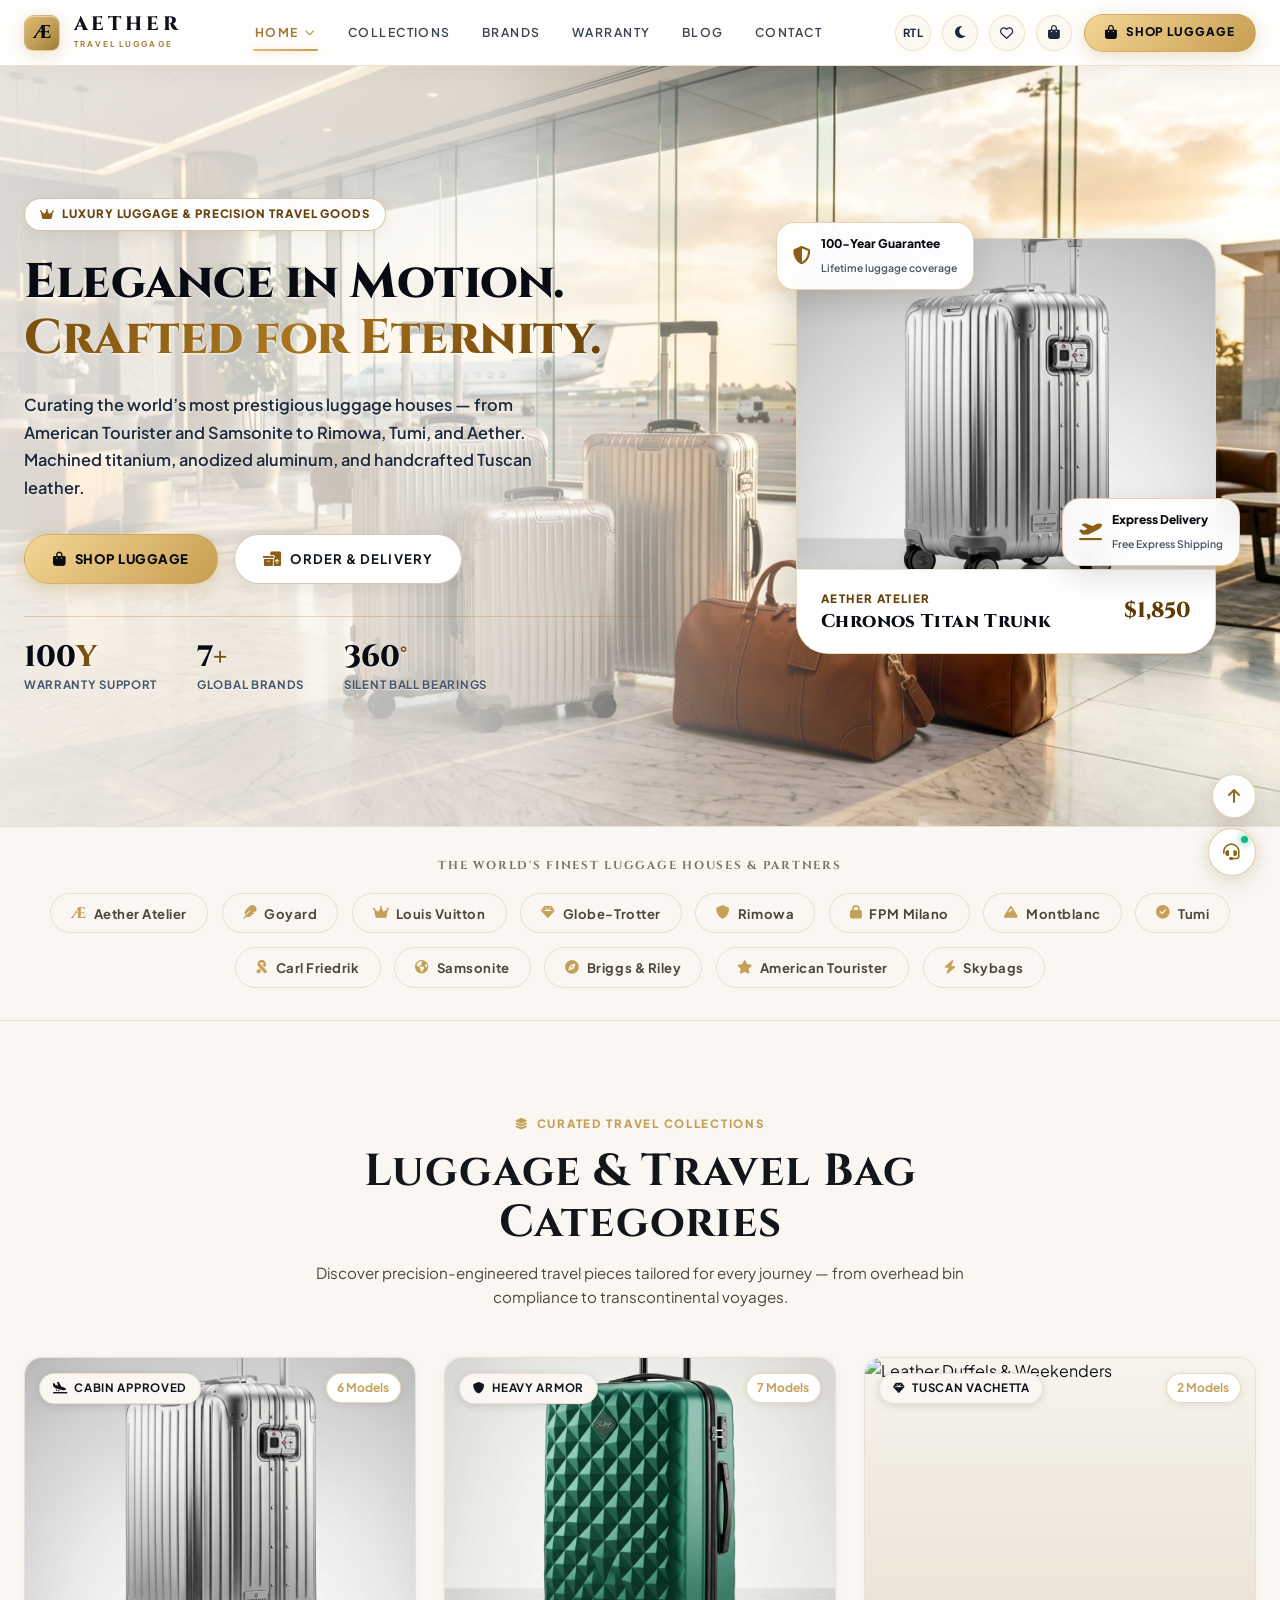
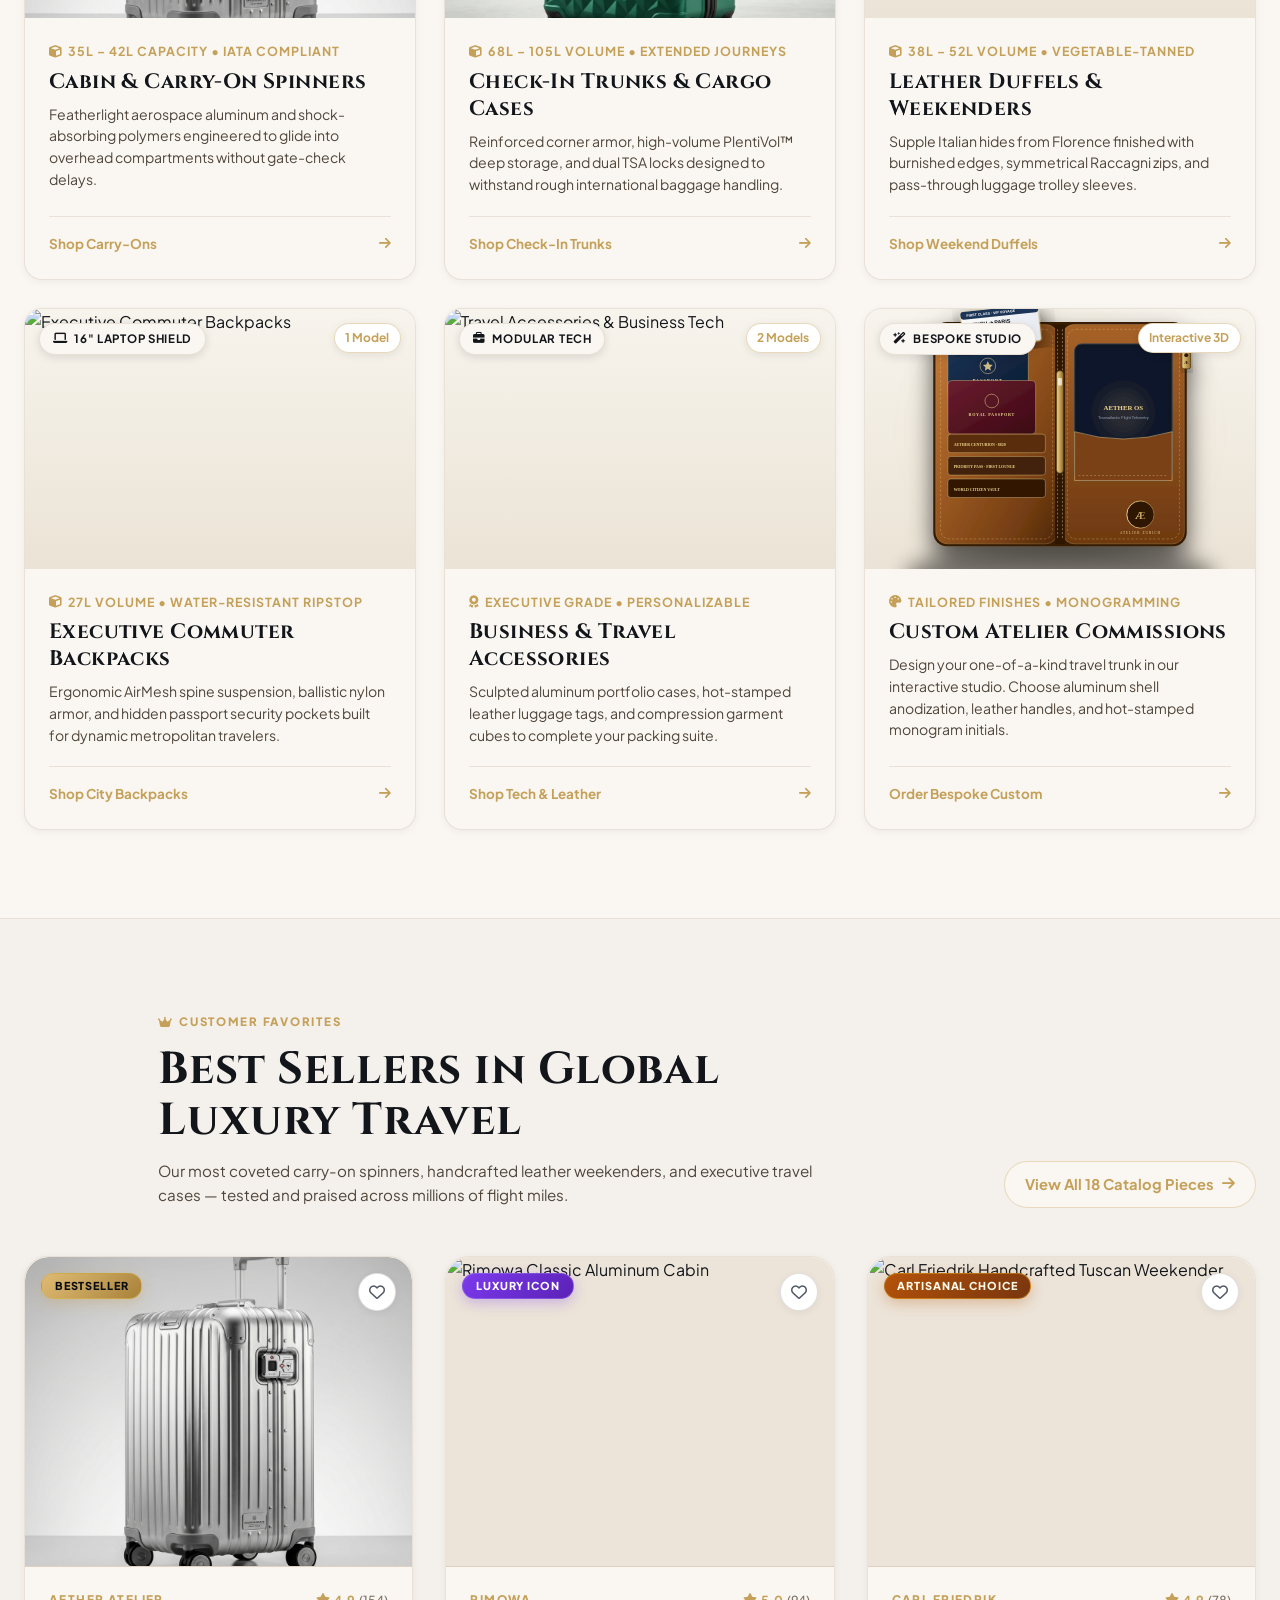
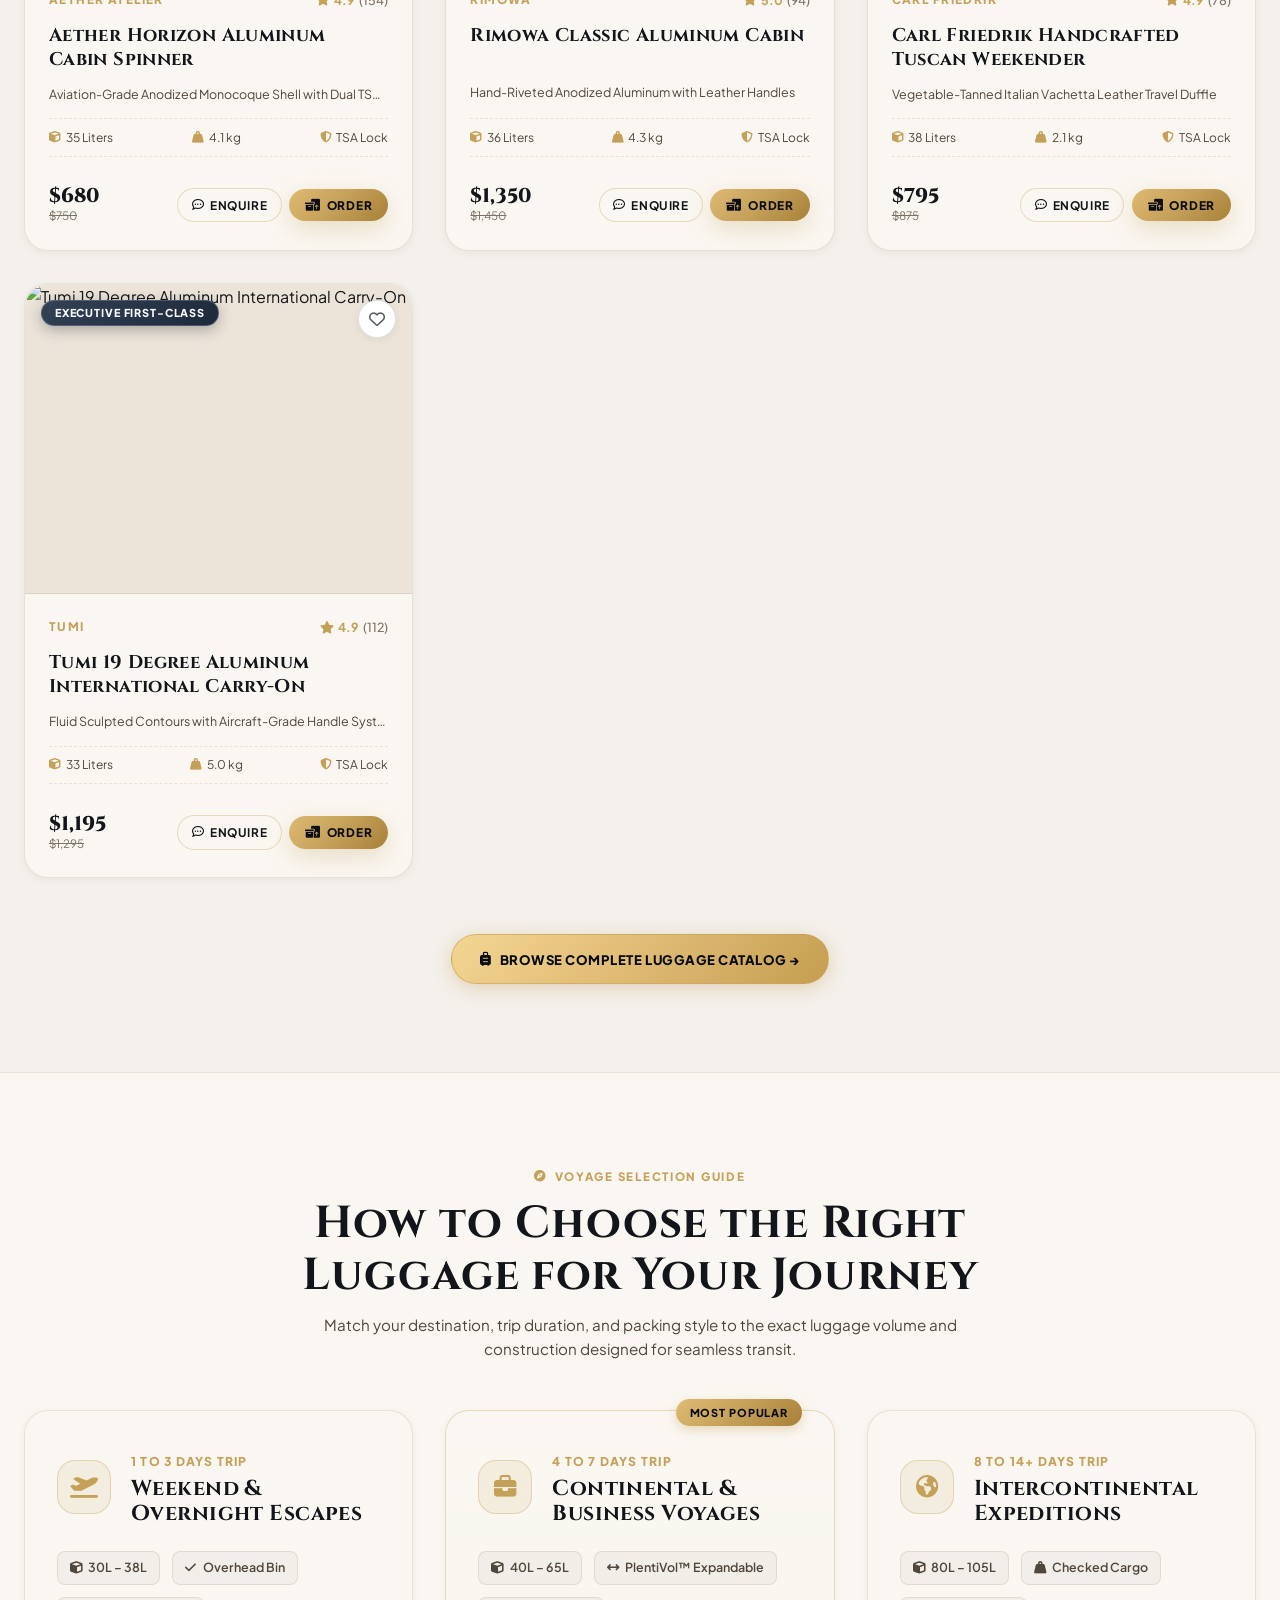
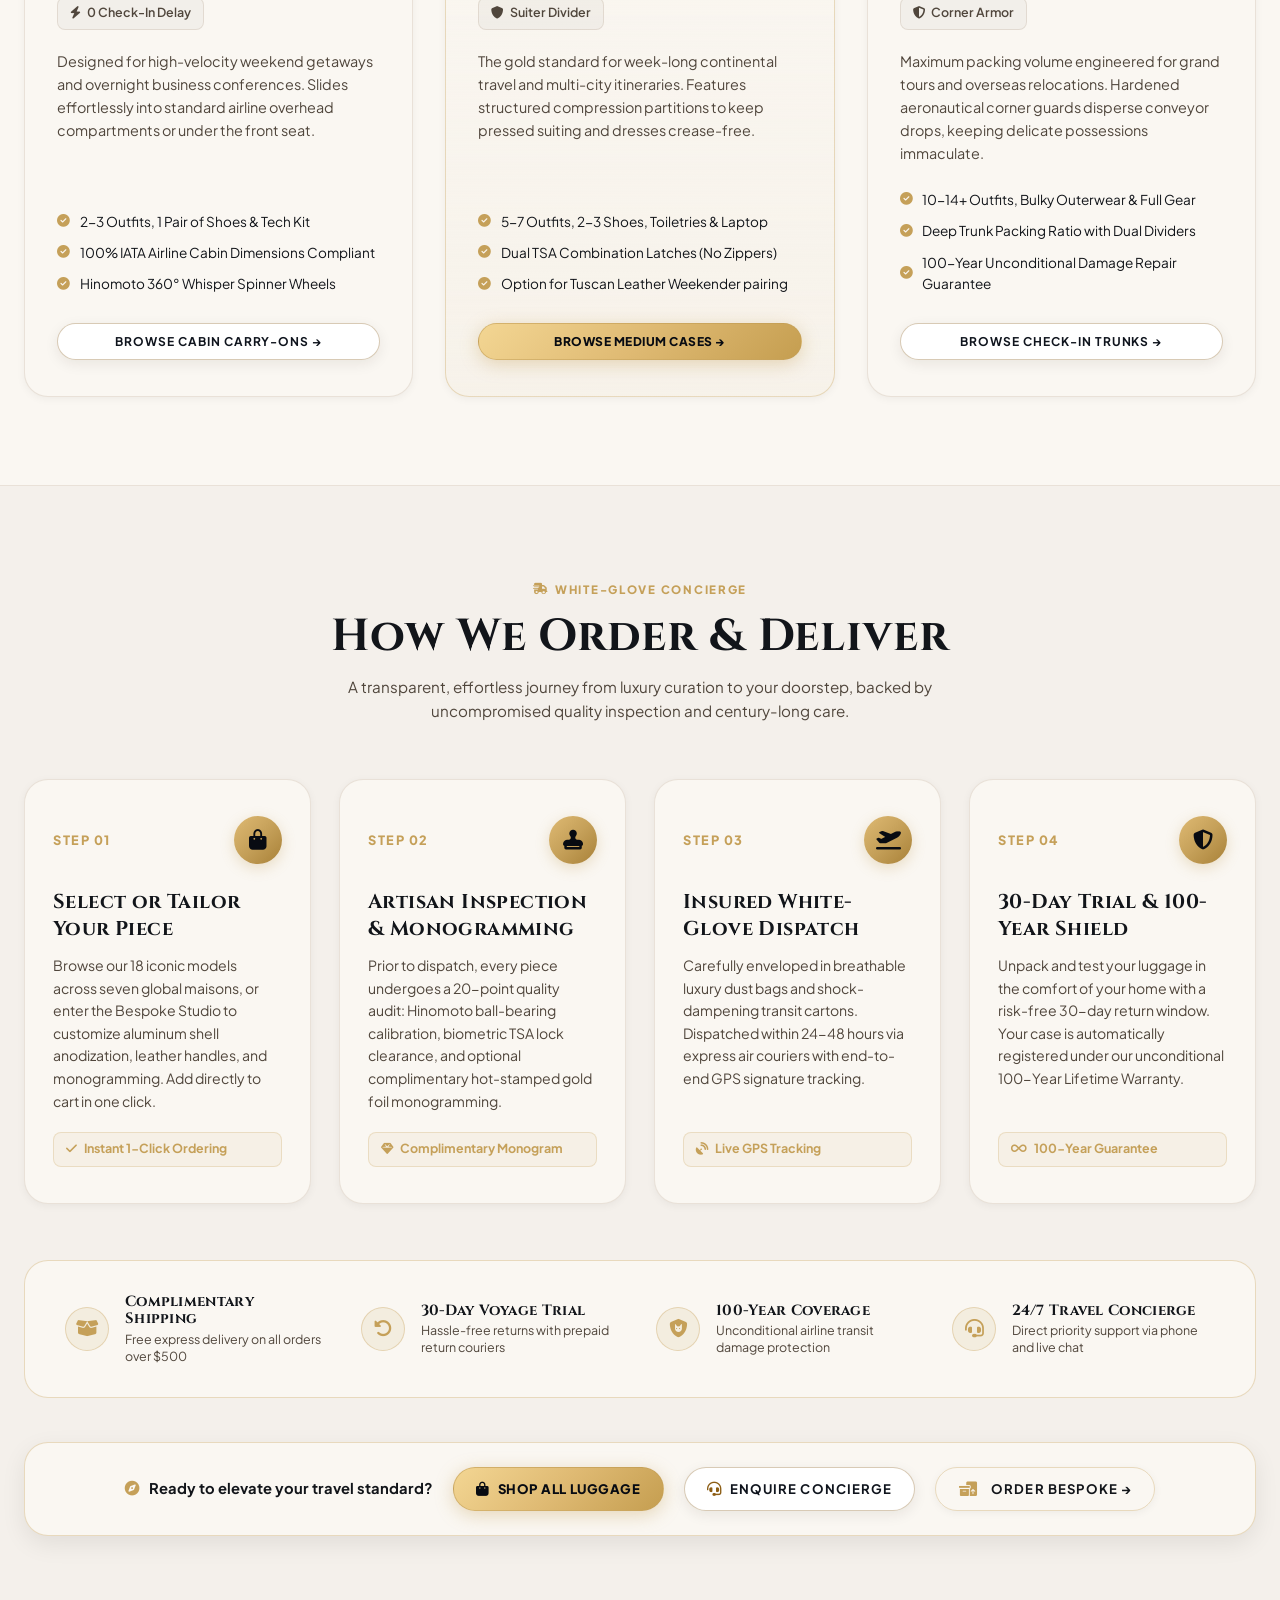
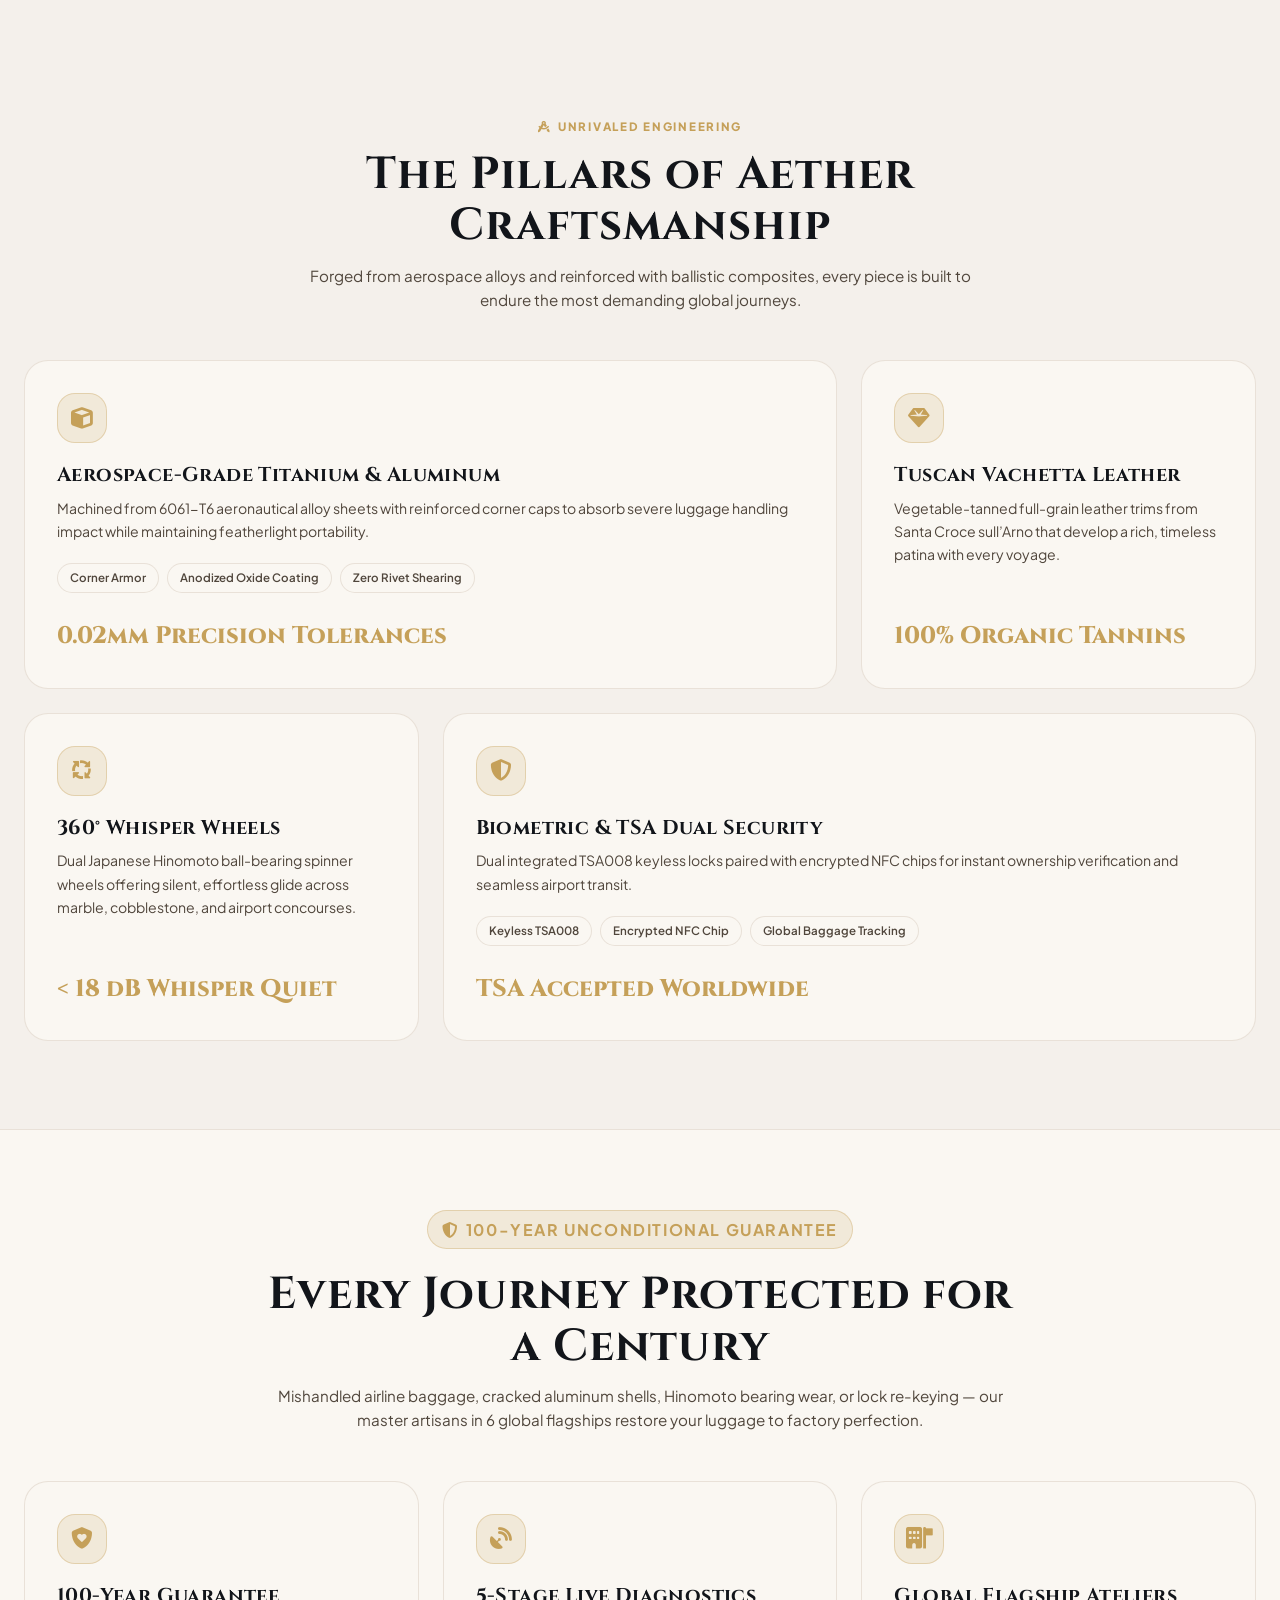
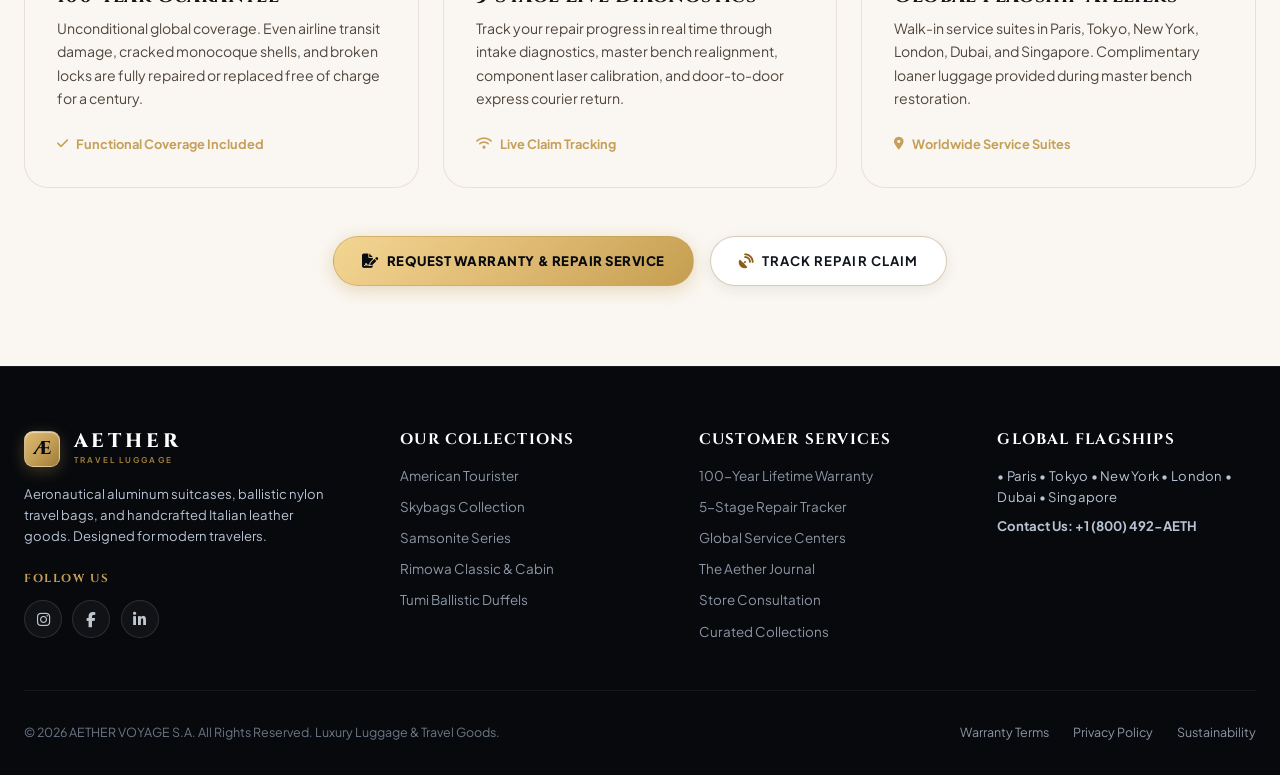
==== commit 1a758b7a: "Changes on slot4 - 2nd has done" ====
--- a/index.html
+++ b/index.html
@@ -233,9 +233,6 @@
                         <a href="#orderDelivery" class="btn btn-secondary">
                             <i class="fa-solid fa-boxes-packing"></i> Order & Delivery
                         </a>
-                        <a href="javascript:void(0)" onclick="if(window.AetherCatalog) window.AetherCatalog.openEnquireModal('prod-aether-horizon')" class="btn btn-secondary hero-enquire-btn" title="Enquire with Concierge">
-                            <i class="fa-solid fa-headset"></i> Enquire
-                        </a>
                     </div>
                     <div class="hero-stats-row">
                         <div class="hero-stat-item">
--- a/css/style.css
+++ b/css/style.css
@@ -2299,6 +2299,19 @@
 
 @media (max-width: 992px) {
   .hero-actions {
+    justify-content: center;
+  }
+}
+
+@media (max-width: 480px) {
+  .hero-actions {
+    flex-direction: column;
+    width: 100%;
+    gap: 0.75rem;
+  }
+
+  .hero-actions .btn {
+    width: 100%;
     justify-content: center;
   }
 }
@@ -8924,6 +8937,19 @@
   flex-wrap: wrap;
 }
 
+@media (max-width: 480px) {
+  .bespoke-hero-actions {
+    flex-direction: column;
+    width: 100%;
+    gap: 0.75rem;
+  }
+
+  .bespoke-hero-actions .btn {
+    width: 100%;
+    justify-content: center;
+  }
+}
+
 /* Bespoke Studio Workspace */
 .bespoke-studio-section {
   padding: 4.5rem 0 6rem;
